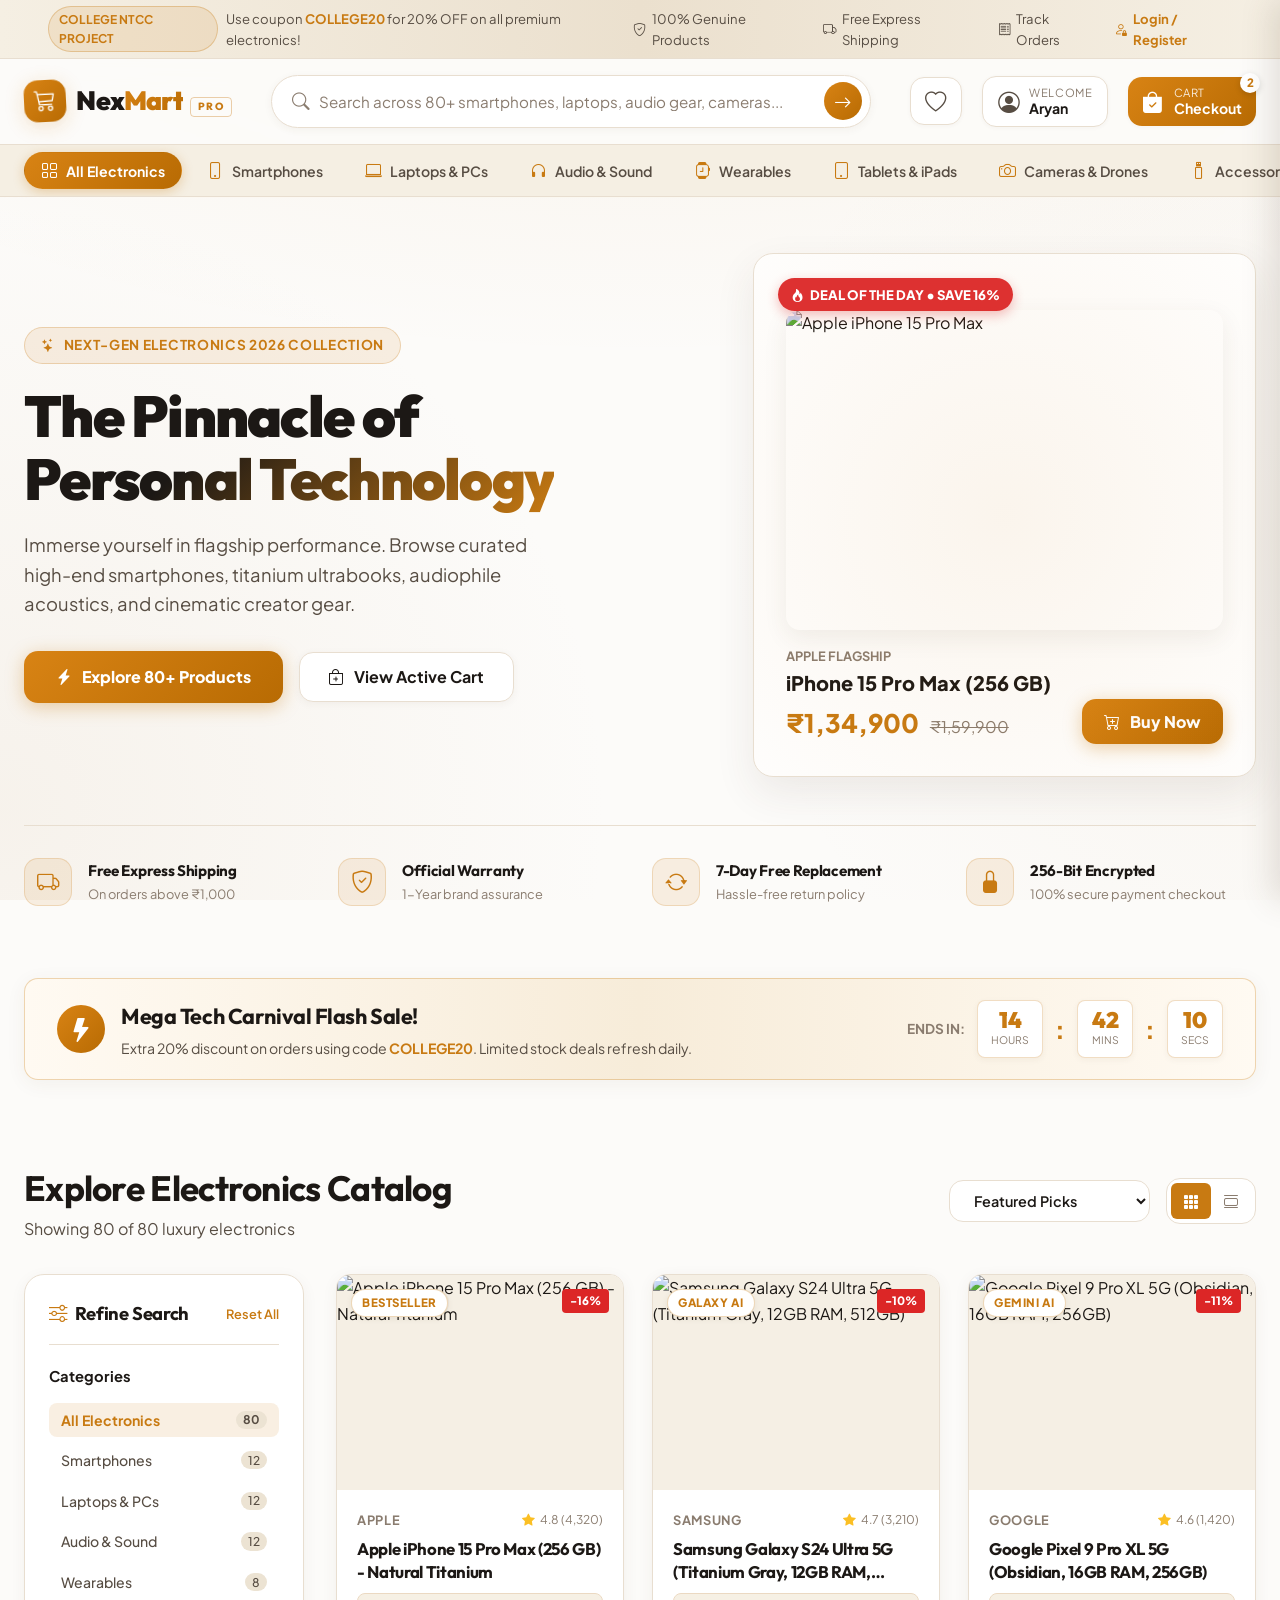
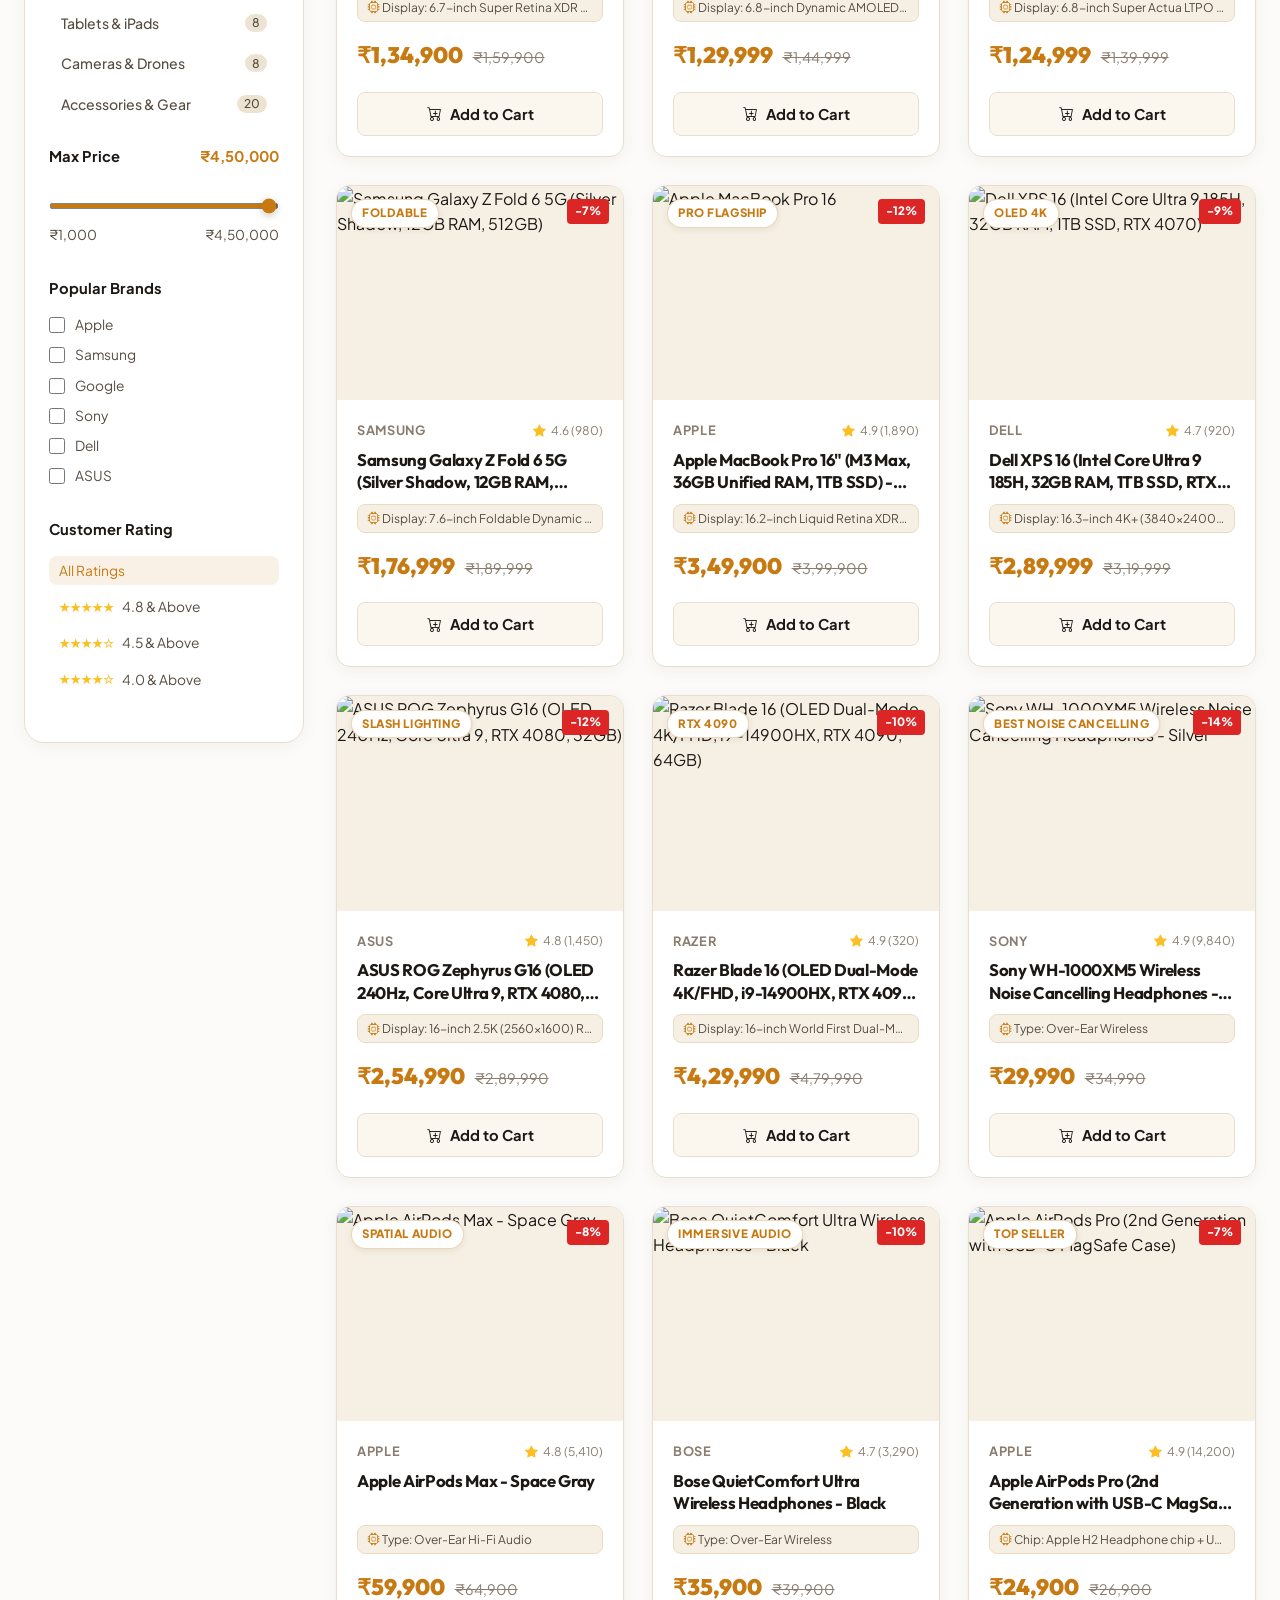
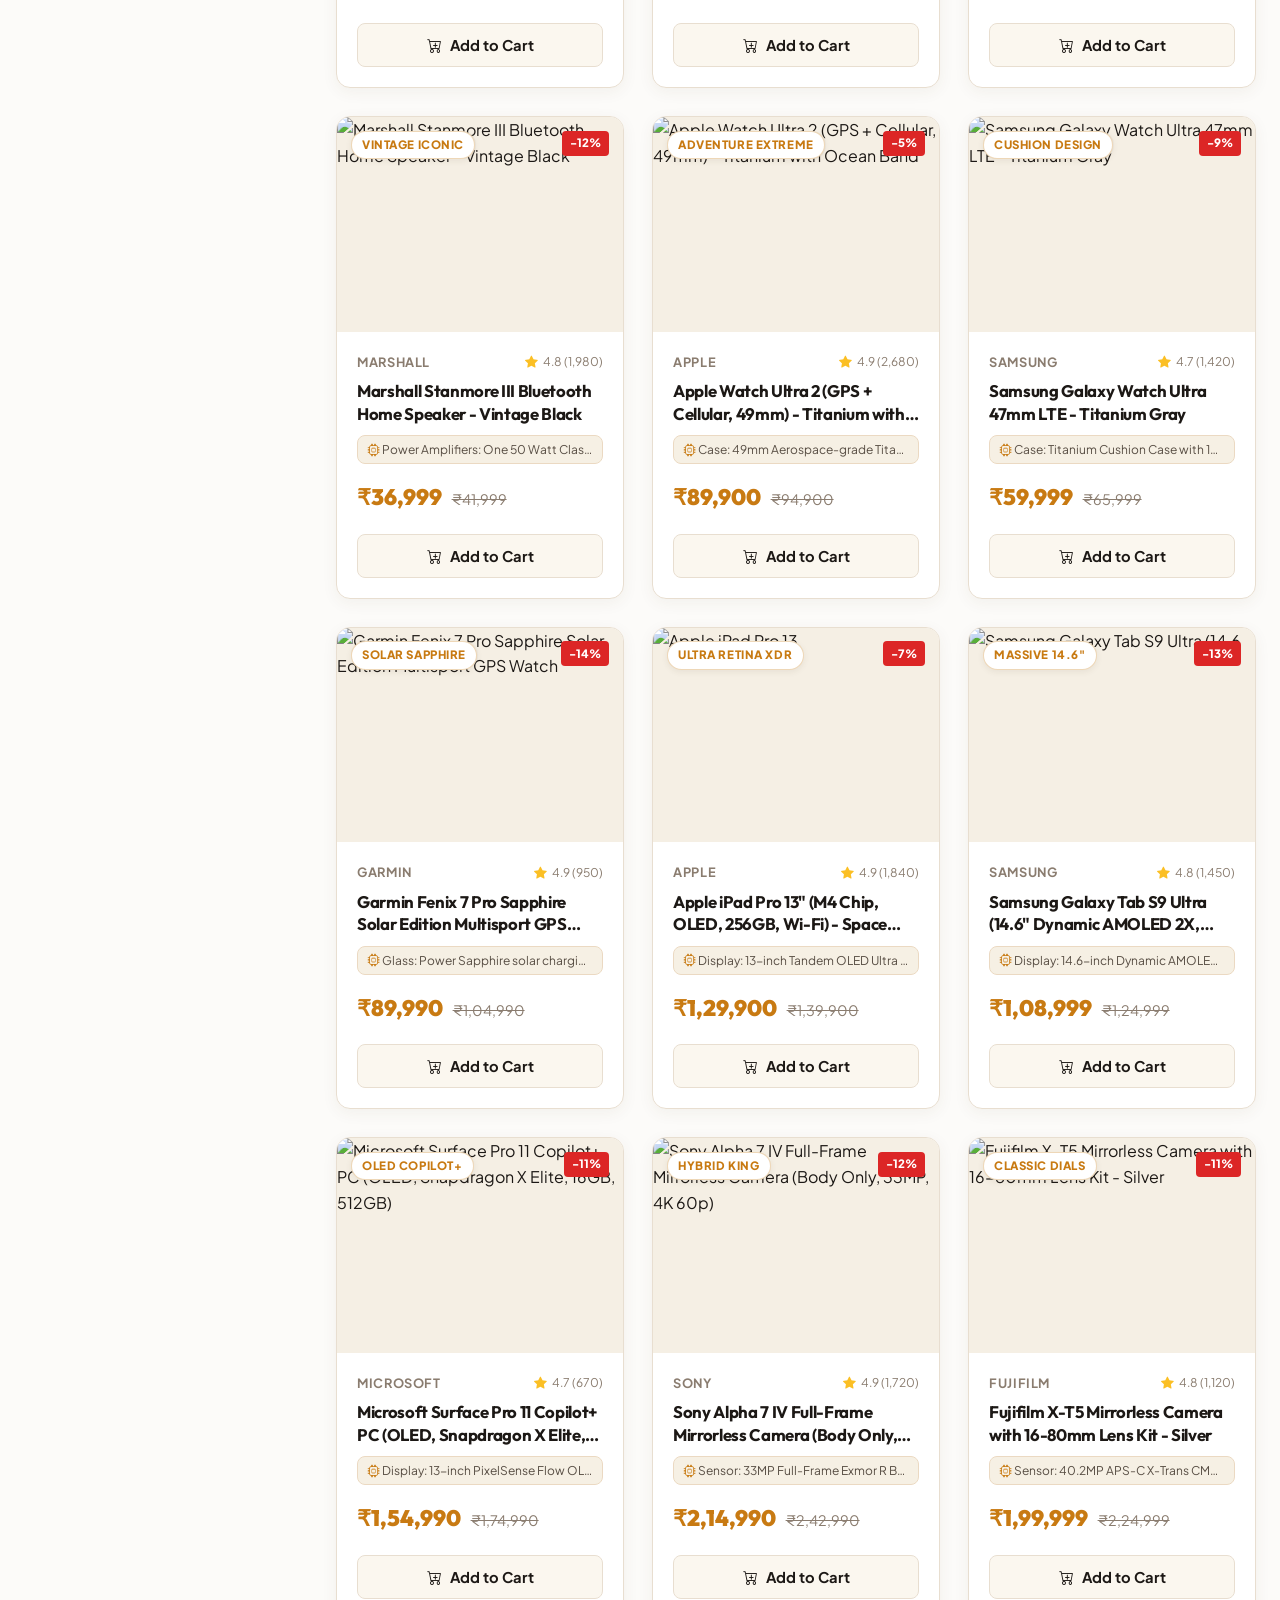
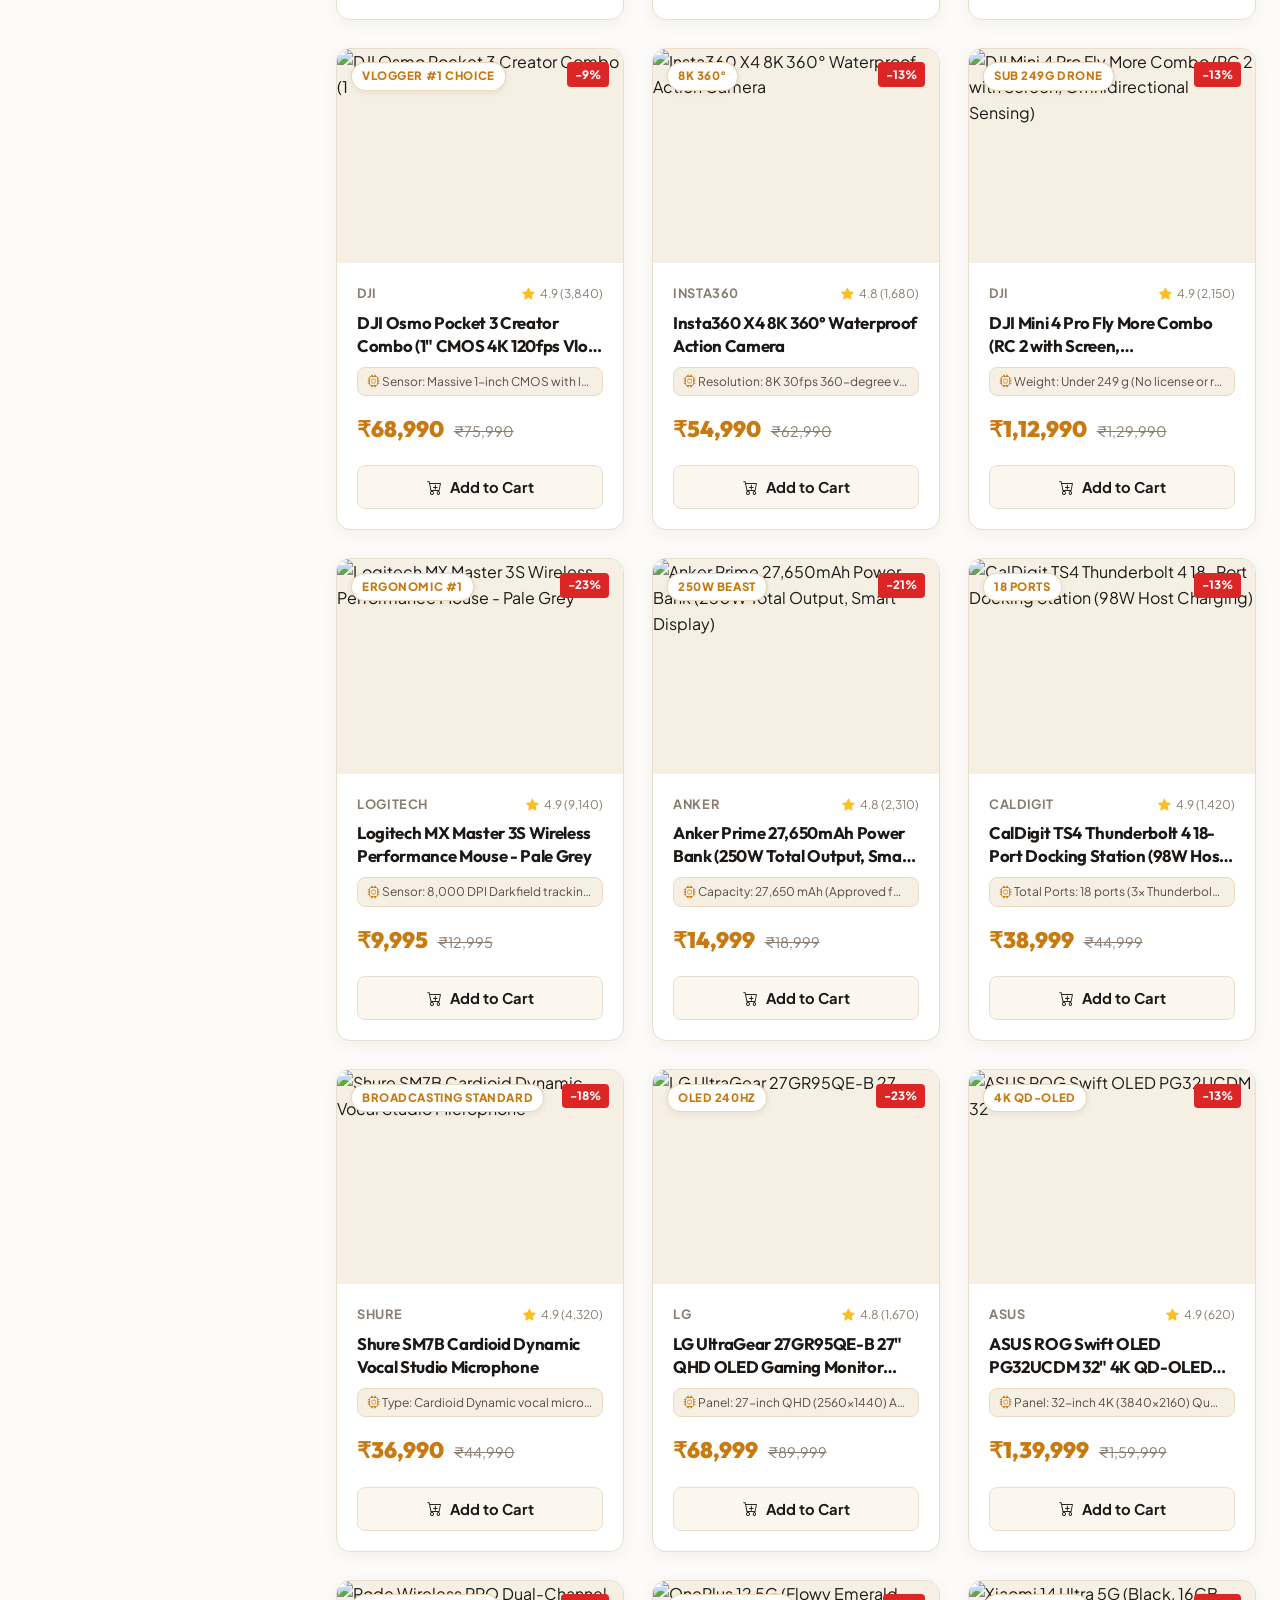
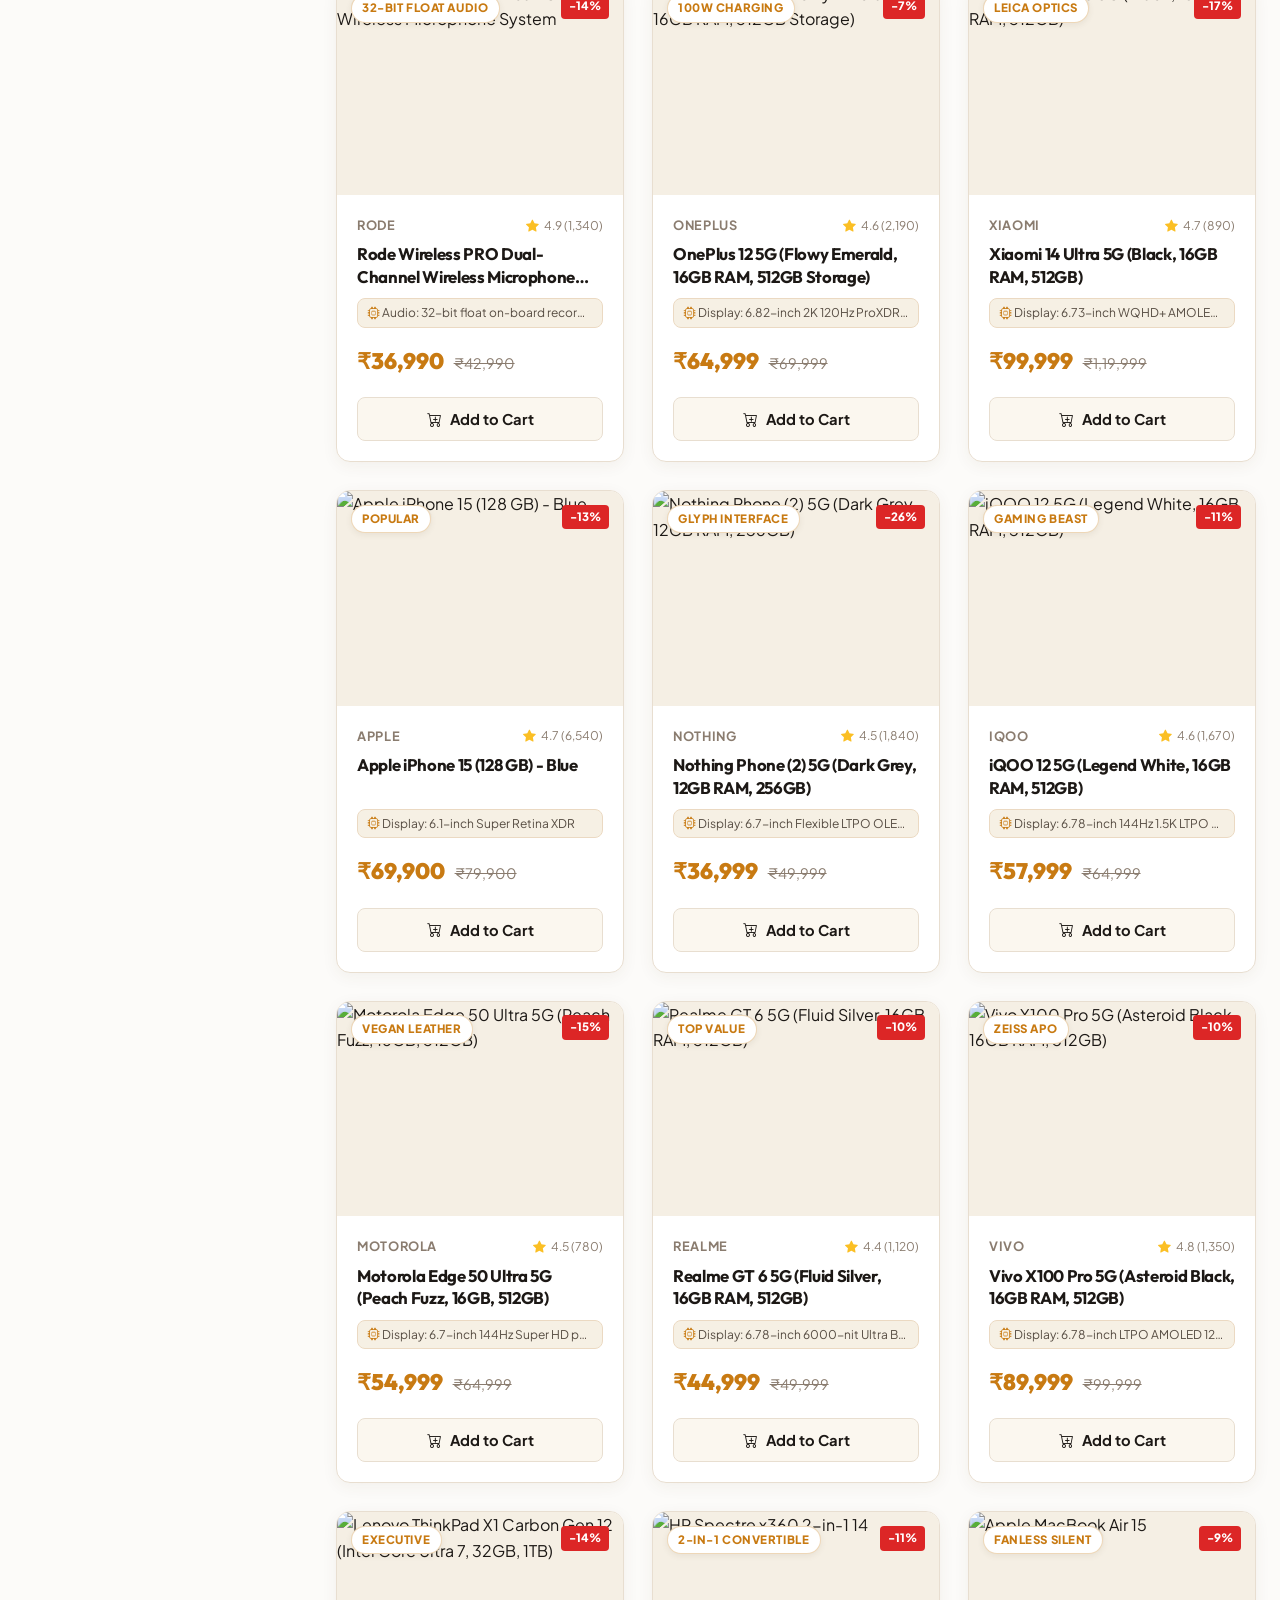
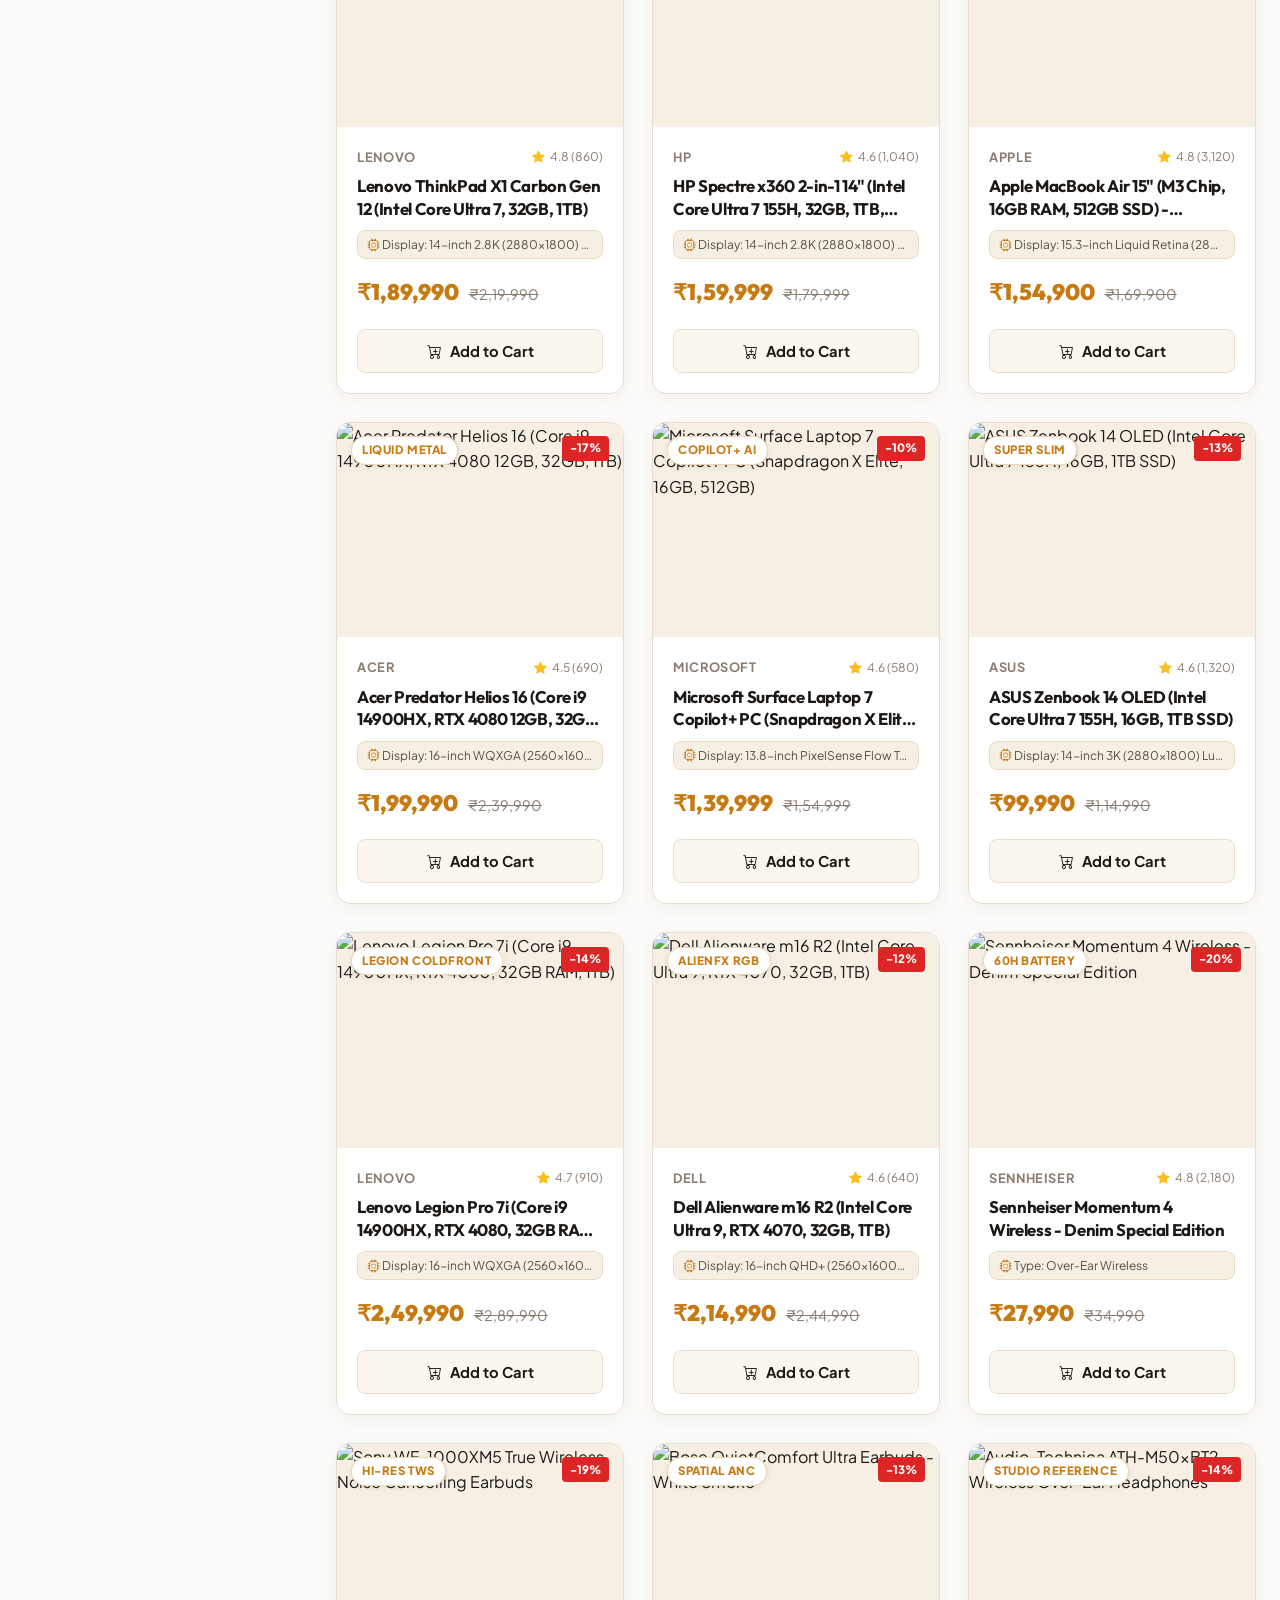
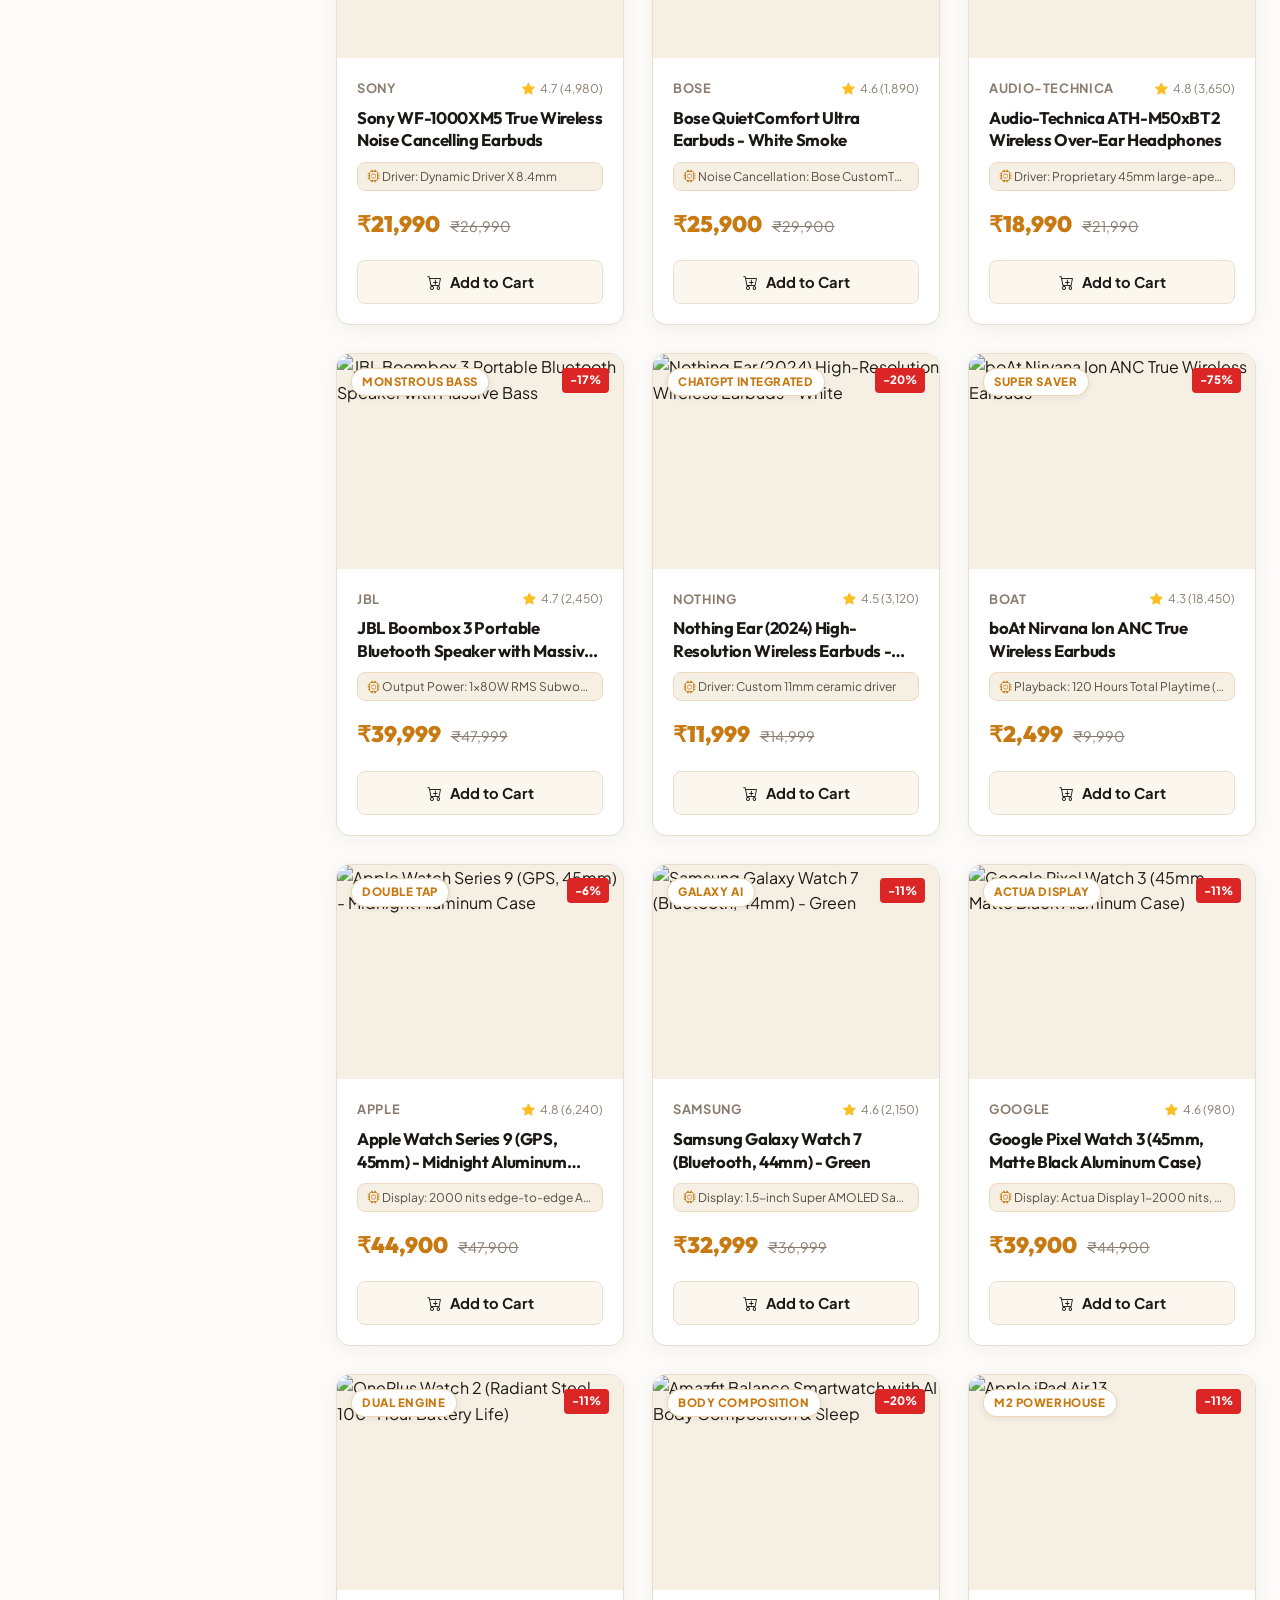
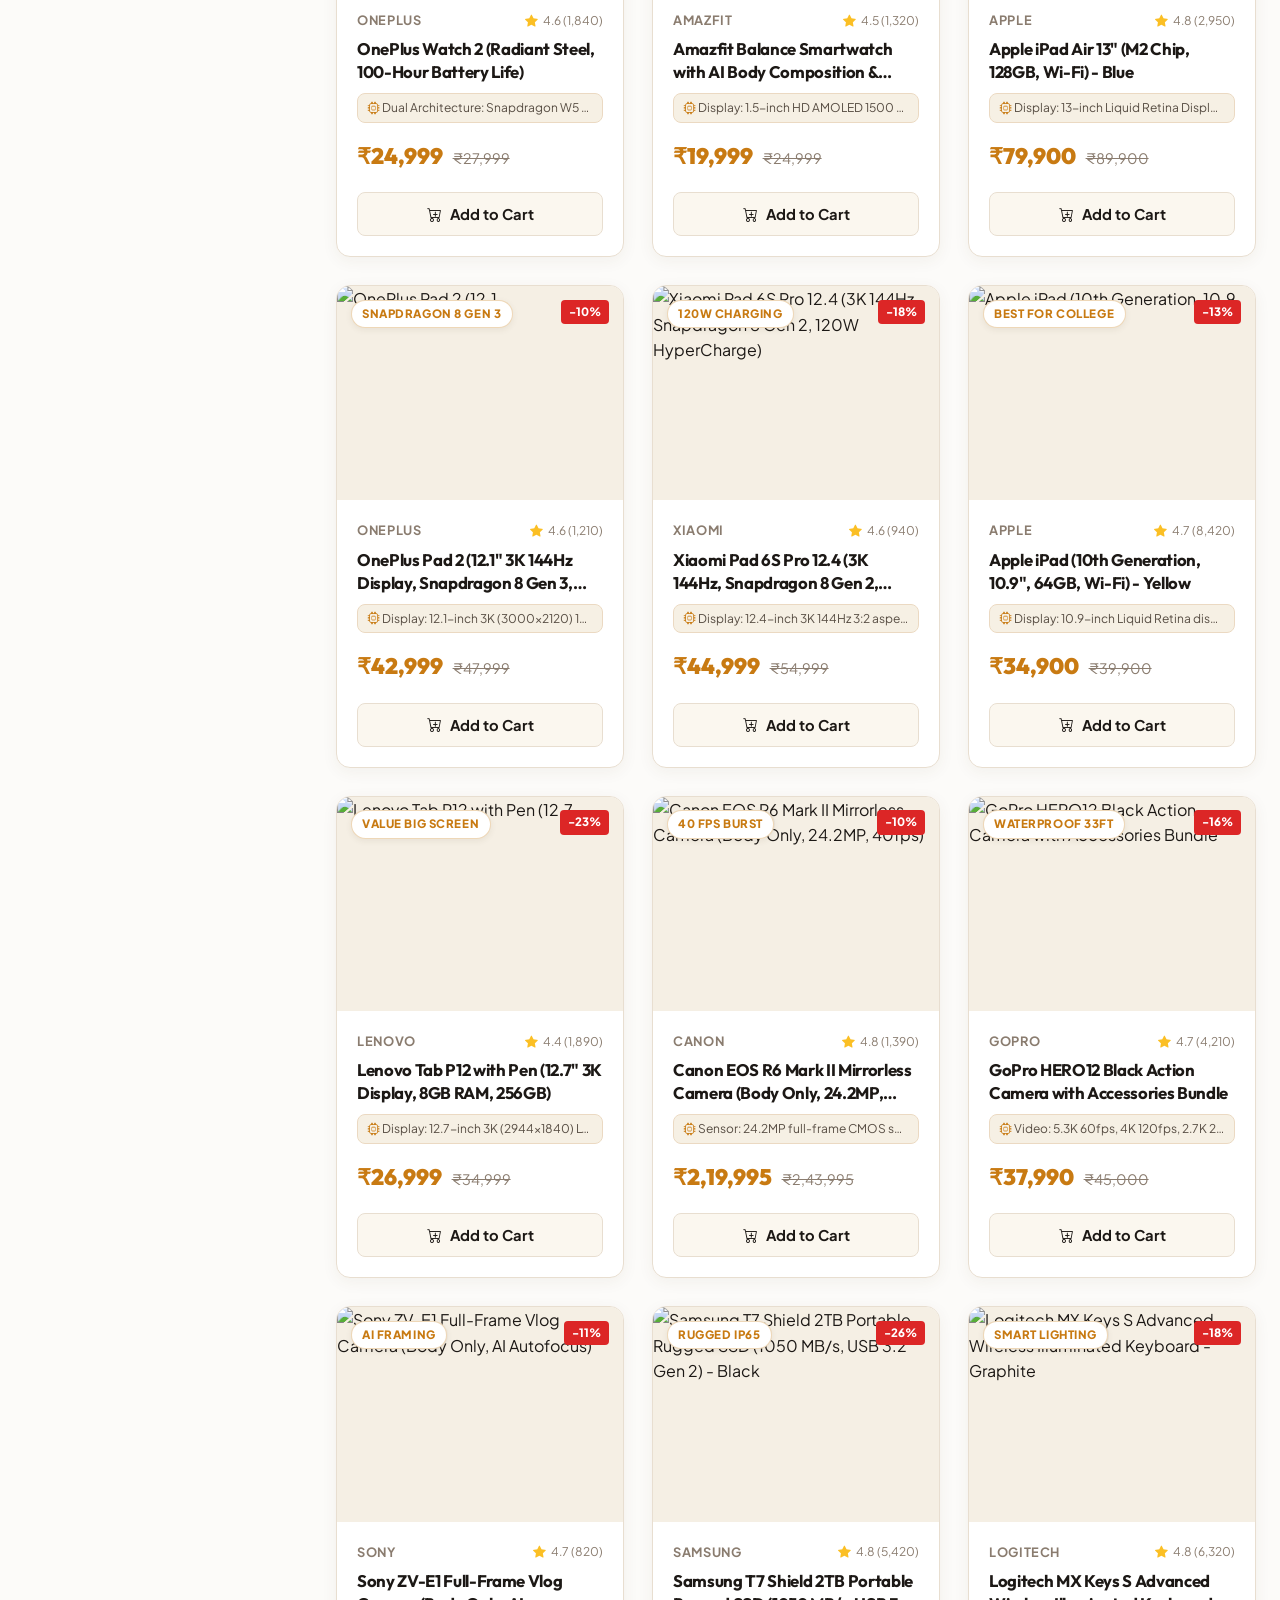
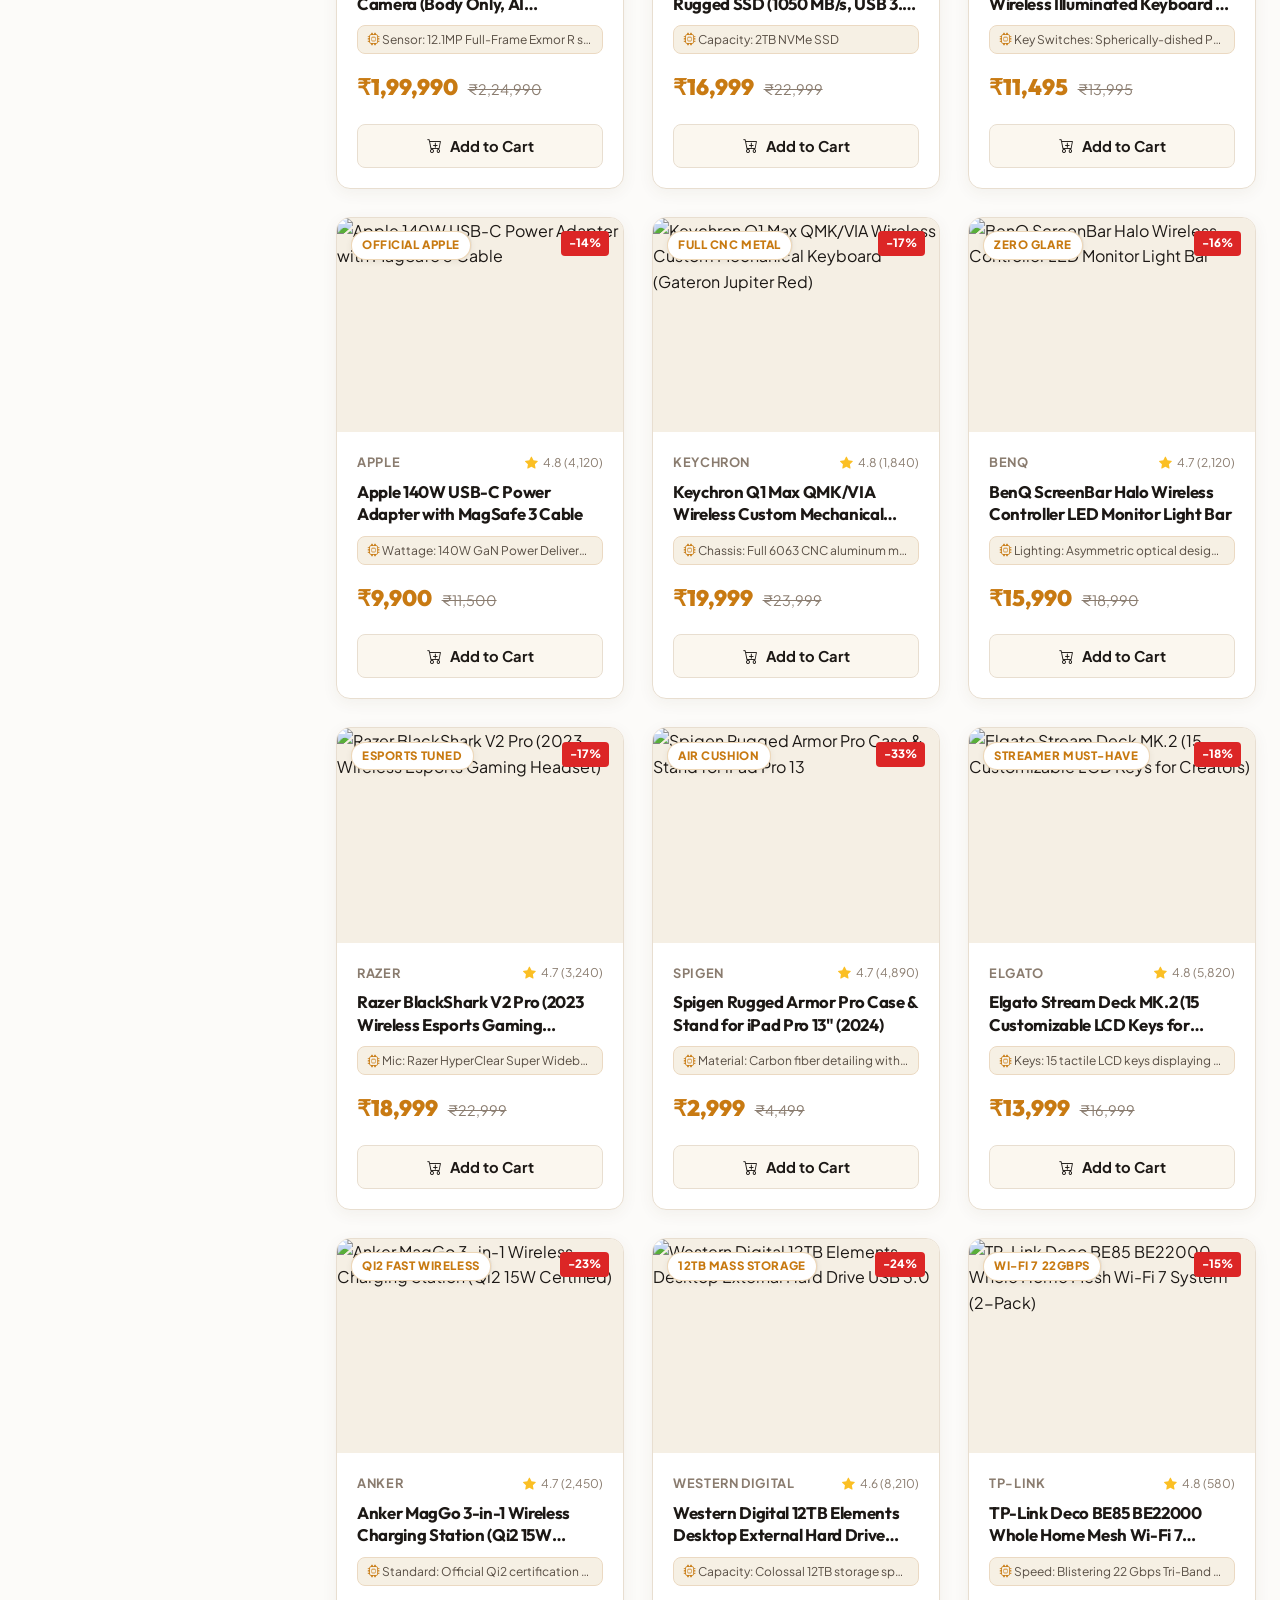
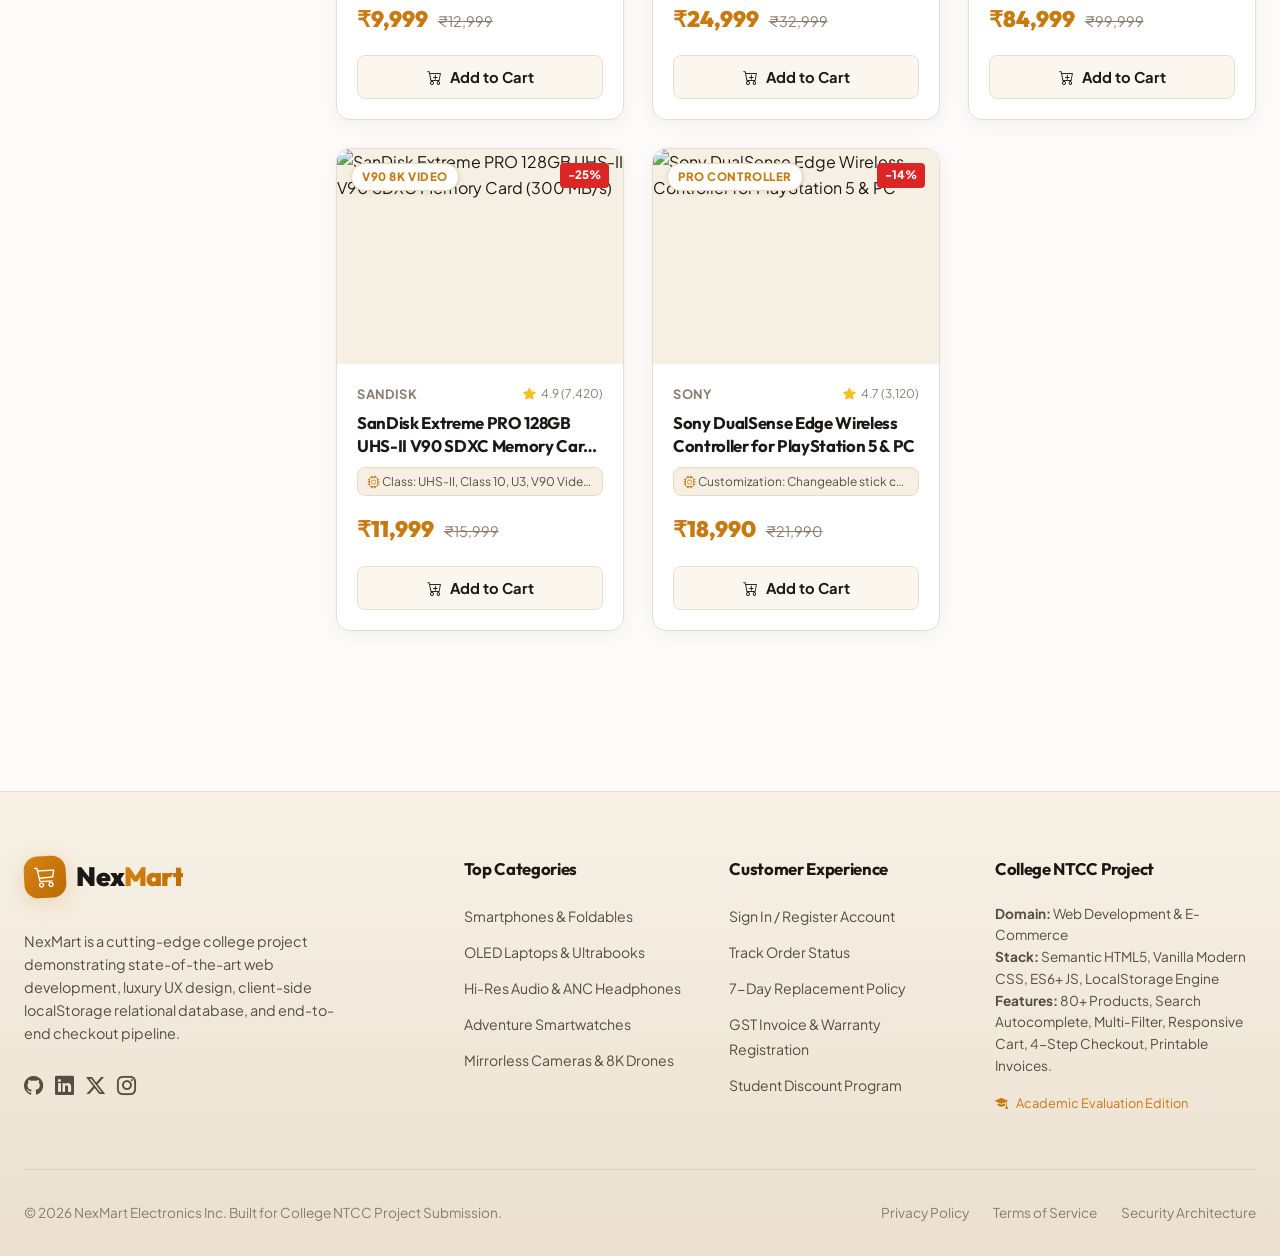
==== index.html @ 2f0f382e "Initial commit: NexMart E-Commerce Platform" ====
<!DOCTYPE html>
<html lang="en">
<head>
  <meta charset="UTF-8">
  <meta name="viewport" content="width=device-width, initial-scale=1.0">
  <meta name="description" content="NexMart - Premium Luxury Electronics Online Shopping Cart. Explore over 80+ smartphones, laptops, audio systems, smartwatches, tablets, cameras, and accessories with instant checkout and live tracking.">
  <title>NexMart | Luxury Electronics & Online Shopping Cart</title>

  <!-- Google Fonts -->
  <link rel="preconnect" href="https://fonts.googleapis.com">
  <link rel="preconnect" href="https://fonts.gstatic.com" crossorigin>
  <link href="https://fonts.googleapis.com/css2?family=Outfit:wght@400;500;600;700;800;900&family=Plus+Jakarta+Sans:wght@300;400;500;600;700;800&display=swap" rel="stylesheet">

  <!-- Bootstrap Icons CDN -->
  <link rel="stylesheet" href="https://cdn.jsdelivr.net/npm/bootstrap-icons@1.11.3/font/bootstrap-icons.min.css">

  <!-- Main Stylesheet -->
  <link rel="stylesheet" href="css/style.css?v=7">
</head>
<body>

  <!-- Top Announcement Bar -->
  <div class="top-bar">
    <div class="container top-bar-content">
      <div style="display:flex;align-items:center;">
        <span class="announcement-badge">COLLEGE NTCC PROJECT</span>
        <span>Use coupon <strong class="text-gold">COLLEGE20</strong> for 20% OFF on all premium electronics!</span>
      </div>
      <div class="top-links">
        <a href="#catalog" class="top-link"><i class="bi bi-shield-check"></i> 100% Genuine Products</a>
        <a href="#catalog" class="top-link"><i class="bi bi-truck"></i> Free Express Shipping</a>
        <a href="javascript:void(0)" id="header-orders-link" class="top-link" onclick="if(window.openOrdersModal){window.openOrdersModal();}"><i class="bi bi-receipt"></i> Track Orders</a>
        <a href="login.html" class="top-link" style="color:var(--accent-gold);font-weight:700;"><i class="bi bi-person-lock"></i> Login / Register</a>
      </div>
    </div>
  </div>

  <!-- Main Header -->
  <header class="site-header">
    <div class="container">
      <div class="nav-main">
        <!-- Brand Logo -->
        <a href="index.html" class="brand-logo">
          <div class="logo-icon-box">
            <i class="bi bi-cart3"></i>
          </div>
          <div>
            Nex<span class="brand-highlight">Mart</span>
            <span class="brand-tag">PRO</span>
          </div>
        </a>

        <!-- Global Search Bar -->
        <div class="header-search">
          <div class="search-wrapper">
            <i class="bi bi-search text-muted" style="margin-right:0.6rem;font-size:1.1rem;"></i>
            <input type="text" id="global-search-input" class="search-input" placeholder="Search across 80+ smartphones, laptops, audio gear, cameras..." autocomplete="off">
            <button class="search-btn" title="Search catalog">
              <i class="bi bi-arrow-right"></i>
            </button>
          </div>
          <!-- Live Search Autocomplete Dropdown -->
          <div id="search-dropdown" class="search-results-dropdown"></div>
        </div>

        <!-- Header Actions -->
        <div class="header-actions">
          <!-- Wishlist -->
          <button id="header-wishlist-btn" class="action-btn" title="View Wishlist">
            <i class="bi bi-heart action-icon"></i>
            <span id="header-wishlist-badge" class="badge-counter" style="display:none;">0</span>
            <div class="action-label-box" style="display:none;@media(min-width:1024px){display:flex;}">
              <span class="action-sub">Saved</span>
              <span class="action-main">Wishlist</span>
            </div>
          </button>

          <!-- User Account -->
          <button id="header-user-btn" class="action-btn" title="Account Details">
            <i class="bi bi-person-circle action-icon"></i>
            <div class="action-label-box">
              <span class="action-sub">Welcome</span>
              <span id="header-user-name" class="action-main">Sign In</span>
            </div>
          </button>

          <!-- Cart Drawer Button -->
          <button id="header-cart-btn" class="action-btn" style="background:var(--gradient-gold);color:#ffffff;border:none;" title="Shopping Cart">
            <i class="bi bi-bag-check-fill action-icon" style="color:#ffffff;"></i>
            <span id="header-cart-badge" class="badge-counter" style="background:#ffffff;color:var(--accent-gold);box-shadow:0 2px 6px rgba(0,0,0,0.15);">0</span>
            <div class="action-label-box">
              <span class="action-sub" style="color:rgba(255,255,255,0.85);">Cart</span>
              <span class="action-main" style="color:#ffffff;">Checkout</span>
            </div>
          </button>
        </div>
      </div>
    </div>

    <!-- Secondary Categories Navigation Bar -->
    <nav class="category-nav-bar">
      <div class="container">
        <ul id="category-nav-list" class="category-nav-list">
          <!-- Populated dynamically by app.js -->
        </ul>
      </div>
    </nav>
  </header>

  <!-- Hero Section -->
  <section class="hero-section">
    <div class="container">
      <div class="hero-grid">
        <!-- Hero Left Info -->
        <div class="hero-content">
          <div class="hero-tag">
            <i class="bi bi-stars"></i> Next-Gen Electronics 2026 Collection
          </div>
          <h1 class="hero-title">
            The Pinnacle of <br>
            <span class="gradient-text">Personal Technology</span>
          </h1>
          <p class="hero-subtitle">
            Immerse yourself in flagship performance. Browse curated high-end smartphones, titanium ultrabooks, audiophile acoustics, and cinematic creator gear.
          </p>
          <div class="hero-cta-group">
            <a href="#catalog" class="btn-primary">
              <i class="bi bi-lightning-charge-fill"></i> Explore 80+ Products
            </a>
            <button id="hero-btn-demo-cart" class="btn-secondary" onclick="if(window.openCartDrawer){window.openCartDrawer();}else{document.getElementById('header-cart-btn').click();}">
              <i class="bi bi-bag-plus"></i> View Active Cart
            </button>
          </div>
        </div>

        <!-- Hero Right Visual Showcase -->
        <div class="hero-visual">
          <div class="hero-showcase-card">
            <div class="hero-deal-badge">
              <i class="bi bi-fire"></i> DEAL OF THE DAY &bull; SAVE 16%
            </div>
            <img src="https://images.unsplash.com/photo-1695048133142-1a20484d2569?w=800&q=80" alt="Apple iPhone 15 Pro Max" class="hero-featured-image">
            <div class="hero-deal-footer">
              <div>
                <div class="text-muted" style="font-size:0.8rem;text-transform:uppercase;font-weight:700;">Apple Flagship</div>
                <div class="hero-deal-title">iPhone 15 Pro Max (256 GB)</div>
                <div>
                  <span class="hero-deal-price">₹1,34,900</span>
                  <span class="hero-deal-old-price">₹1,59,900</span>
                </div>
              </div>
              <button class="btn-primary" onclick="Store.addToCart(1, 1); Store.showToast('Added to Cart', 'iPhone 15 Pro Max added!', 'success');" style="padding:0.75rem 1.4rem;">
                <i class="bi bi-cart-plus"></i> Buy Now
              </button>
            </div>
          </div>
        </div>
      </div>

      <!-- Trust Perks Bar -->
      <div class="hero-perks">
        <div class="perk-item">
          <div class="perk-icon-wrap"><i class="bi bi-truck"></i></div>
          <div class="perk-info">
            <h4>Free Express Shipping</h4>
            <p>On orders above ₹1,000</p>
          </div>
        </div>
        <div class="perk-item">
          <div class="perk-icon-wrap"><i class="bi bi-shield-check"></i></div>
          <div class="perk-info">
            <h4>Official Warranty</h4>
            <p>1-Year brand assurance</p>
          </div>
        </div>
        <div class="perk-item">
          <div class="perk-icon-wrap"><i class="bi bi-arrow-repeat"></i></div>
          <div class="perk-info">
            <h4>7-Day Free Replacement</h4>
            <p>Hassle-free return policy</p>
          </div>
        </div>
        <div class="perk-item">
          <div class="perk-icon-wrap"><i class="bi bi-lock-fill"></i></div>
          <div class="perk-info">
            <h4>256-Bit Encrypted</h4>
            <p>100% secure payment checkout</p>
          </div>
        </div>
      </div>
    </div>
  </section>

  <!-- Flash Sale Strip with Live Countdown Timer -->
  <div class="container">
    <div class="flash-sale-strip">
      <div class="flash-title-wrap">
        <div class="flash-icon"><i class="bi bi-lightning-fill"></i></div>
        <div>
          <h3 style="font-size:1.35rem;margin-bottom:0.2rem;">Mega Tech Carnival Flash Sale!</h3>
          <p style="color:var(--text-secondary);font-size:0.88rem;">
            Extra 20% discount on orders using code <strong class="text-gold">COLLEGE20</strong>. Limited stock deals refresh daily.
          </p>
        </div>
      </div>

      <div class="flash-timer">
        <span style="font-size:0.85rem;color:var(--text-muted);text-transform:uppercase;font-weight:700;">Ends In:</span>
        <div class="timer-box">
          <div id="flash-hrs" class="timer-val">14</div>
          <div class="timer-lbl">Hours</div>
        </div>
        <span style="font-size:1.5rem;font-weight:900;color:var(--accent-gold);">:</span>
        <div class="timer-box">
          <div id="flash-mins" class="timer-val">42</div>
          <div class="timer-lbl">Mins</div>
        </div>
        <span style="font-size:1.5rem;font-weight:900;color:var(--accent-gold);">:</span>
        <div class="timer-box">
          <div id="flash-secs" class="timer-val">18</div>
          <div class="timer-lbl">Secs</div>
        </div>
      </div>
    </div>
  </div>

  <!-- Main Catalog Section -->
  <main id="catalog" class="catalog-section">
    <div class="container">
      <!-- Section Header -->
      <div class="catalog-header">
        <div class="catalog-title-box">
          <h2>Explore Electronics Catalog</h2>
          <p id="products-count">Showing 80 of 80 luxury electronics</p>
        </div>

        <div class="catalog-controls">
          <select id="sort-products-select" class="sort-select" title="Sort Products">
            <option value="featured">Featured Picks</option>
            <option value="price-low">Price: Low to High</option>
            <option value="price-high">Price: High to Low</option>
            <option value="rating">Highest Rated</option>
            <option value="discount">Biggest Discount %</option>
            <option value="name">Product Name (A-Z)</option>
          </select>

          <div class="view-toggle-group">
            <button id="btn-view-grid" class="view-btn active" title="Grid View">
              <i class="bi bi-grid-3x3-gap-fill"></i>
            </button>
            <button id="btn-view-list" class="view-btn" title="List View">
              <i class="bi bi-view-list"></i>
            </button>
          </div>
        </div>
      </div>

      <!-- Catalog Layout (Sidebar Filters + Products Grid) -->
      <div class="catalog-layout">
        <!-- Filter Sidebar -->
        <aside class="filter-sidebar">
          <div class="filter-header">
            <h3><i class="bi bi-sliders text-gold"></i> Refine Search</h3>
            <button id="btn-reset-filters" class="reset-filter-btn">Reset All</button>
          </div>

          <!-- Category Filter -->
          <div class="filter-group">
            <div class="filter-group-title">
              <span>Categories</span>
            </div>
            <ul id="sidebar-category-list" class="filter-category-list">
              <!-- Rendered by app.js -->
            </ul>
          </div>

          <!-- Max Price Range Filter -->
          <div class="filter-group">
            <div class="filter-group-title">
              <span>Max Price</span>
              <span id="max-price-display" class="text-gold font-bold">₹4,50,000</span>
            </div>
            <div class="price-slider-wrap">
              <input type="range" id="price-range-slider" class="price-slider" min="1000" max="450000" step="5000" value="450000">
              <div class="price-values-box">
                <span>₹1,000</span>
                <span>₹4,50,000</span>
              </div>
            </div>
          </div>

          <!-- Brands Filter -->
          <div class="filter-group">
            <div class="filter-group-title">
              <span>Popular Brands</span>
            </div>
            <div id="sidebar-brand-list" class="brands-checkbox-list">
              <!-- Rendered by app.js -->
            </div>
          </div>

          <!-- Minimum Rating Filter -->
          <div class="filter-group">
            <div class="filter-group-title">
              <span>Customer Rating</span>
            </div>
            <div id="sidebar-rating-list" class="rating-filter-list">
              <button class="rating-filter-btn active" data-rating="0">
                <span>All Ratings</span>
              </button>
              <button class="rating-filter-btn" data-rating="4.8">
                <span class="rating-stars">★★★★★</span>
                <span>4.8 & Above</span>
              </button>
              <button class="rating-filter-btn" data-rating="4.5">
                <span class="rating-stars">★★★★☆</span>
                <span>4.5 & Above</span>
              </button>
              <button class="rating-filter-btn" data-rating="4.0">
                <span class="rating-stars">★★★★☆</span>
                <span>4.0 & Above</span>
              </button>
            </div>
          </div>
        </aside>

        <!-- Products Grid Container -->
        <section>
          <div id="products-grid" class="product-grid">
            <!-- Dynamically populated by app.js -->
          </div>
        </section>
      </div>
    </div>
  </main>

  <!-- ================= Cart Drawer (Off-Canvas) ================= -->
  <div id="drawer-backdrop" class="drawer-backdrop"></div>
  <div id="cart-drawer" class="cart-drawer">
    <div class="drawer-header">
      <div class="drawer-title">
        <i class="bi bi-bag-check text-gold"></i>
        <span>Shopping Cart</span>
      </div>
      <button id="btn-close-cart" class="btn-drawer-close" title="Close Cart">
        <i class="bi bi-x"></i>
      </button>
    </div>

    <!-- Free Shipping Progress Tracker -->
    <div class="free-shipping-meter">
      <div id="shipping-progress-text" class="meter-text">
        <span>Add ₹450 more for FREE Express Shipping</span>
        <span>65%</span>
      </div>
      <div class="progress-track">
        <div id="shipping-progress-bar" class="progress-bar-fill" style="width: 65%;"></div>
      </div>
    </div>

    <!-- Cart Items Scroll Area -->
    <div id="cart-items-container" class="drawer-body">
      <!-- Populated dynamically by Store & App -->
    </div>

    <!-- Coupon Input Strip -->
    <div class="drawer-coupon-box">
      <div class="coupon-input-group">
        <input type="text" id="coupon-code-input" class="coupon-input" placeholder="PROMO CODE (e.g. COLLEGE20)">
        <button id="btn-apply-coupon" class="btn-apply-coupon">Apply</button>
      </div>
      <div id="applied-coupon-box"></div>
    </div>

    <!-- Order Summary & Checkout CTA -->
    <div class="drawer-footer">
      <div class="summary-line">
        <span>MRP Subtotal:</span>
        <span id="cart-subtotal">₹0</span>
      </div>
      <div class="summary-line" style="color:var(--accent-green);">
        <span>Catalog Savings:</span>
        <span id="cart-savings">-₹0</span>
      </div>
      <div id="cart-discount-row" class="summary-line" style="color:var(--accent-gold);display:none;">
        <span>Promo Coupon:</span>
        <span id="cart-discount">-₹0</span>
      </div>
      <div class="summary-line">
        <span>Shipping Charges:</span>
        <span id="cart-shipping">FREE</span>
      </div>
      <div class="summary-line total-line">
        <span>Total Payable:</span>
        <span id="cart-total">₹0</span>
      </div>

      <button id="btn-start-checkout" class="btn-checkout-now">
        <i class="bi bi-shield-lock-fill"></i> Proceed to Checkout
      </button>
    </div>
  </div>

  <!-- ================= Quick View Modal ================= -->
  <div id="quick-view-modal" class="modal-overlay">
    <div class="modal-container">
      <button class="btn-modal-close" title="Close"><i class="bi bi-x"></i></button>
      <div id="quick-view-content">
        <!-- Rendered dynamically -->
      </div>
    </div>
  </div>

  <!-- ================= 4-Step Interactive Checkout Modal ================= -->
  <div id="checkout-modal" class="modal-overlay">
    <div class="modal-container checkout-modal-container">
      <button class="btn-modal-close" title="Close"><i class="bi bi-x"></i></button>
      
      <!-- Stepper Navigation -->
      <div class="stepper-header">
        <div class="step-node active" data-step="1">
          <div class="step-circle">1</div>
          <div class="step-label">Shipping</div>
        </div>
        <div class="step-node" data-step="2">
          <div class="step-circle">2</div>
          <div class="step-label">Delivery</div>
        </div>
        <div class="step-node" data-step="3">
          <div class="step-circle">3</div>
          <div class="step-label">Payment</div>
        </div>
        <div class="step-node" data-step="4">
          <div class="step-circle">4</div>
          <div class="step-label">Confirmation</div>
        </div>
      </div>

      <!-- Checkout Step Panels Grid -->
      <div class="checkout-grid">
        <!-- Left Side: Interactive Step Forms -->
        <div class="checkout-form-area">
          
          <!-- STEP 1: Address & Contact Details -->
          <div class="checkout-step-panel" id="checkout-panel-1">
            <h3 style="margin-bottom:1.25rem;">Shipping & Contact Information</h3>
            
            <div class="form-group-row">
              <div class="form-field">
                <label for="checkout-name">Full Name *</label>
                <input type="text" id="checkout-name" class="form-control" placeholder="e.g. Aryan Sharma" required>
              </div>
              <div class="form-field">
                <label for="checkout-phone">Mobile Phone *</label>
                <input type="tel" id="checkout-phone" class="form-control" placeholder="+91 98765 43210" required>
              </div>
            </div>

            <div class="form-field">
              <label for="checkout-email">Email Address (For Tax Invoice) *</label>
              <input type="email" id="checkout-email" class="form-control" placeholder="name@domain.com" required>
            </div>

            <div class="form-field">
              <label for="checkout-address">Delivery Street Address *</label>
              <input type="text" id="checkout-address" class="form-control" placeholder="House/Flat No., Building, Street Name, Area" required>
            </div>

            <div class="form-group-row">
              <div class="form-field">
                <label for="checkout-city">City *</label>
                <input type="text" id="checkout-city" class="form-control" placeholder="e.g. New Delhi" required>
              </div>
              <div class="form-field">
                <label for="checkout-state">State *</label>
                <input type="text" id="checkout-state" class="form-control" placeholder="e.g. Delhi" required>
              </div>
            </div>

            <div class="form-field" style="max-width:240px;">
              <label for="checkout-pincode">PIN Code *</label>
              <input type="text" id="checkout-pincode" class="form-control" placeholder="e.g. 110025" maxlength="6" required>
            </div>
          </div>

          <!-- STEP 2: Delivery Speed Options -->
          <div class="checkout-step-panel" id="checkout-panel-2" style="display:none;">
            <h3 style="margin-bottom:0.5rem;">Choose Shipping Method</h3>
            <p class="text-secondary" style="font-size:0.88rem;margin-bottom:1.5rem;">Select your preferred transit speed for your luxury package.</p>

            <div class="shipping-options-list">
              <label class="shipping-card selected">
                <div style="display:flex;align-items:center;gap:1rem;">
                  <input type="radio" name="shipping_method" value="standard" checked style="accent-color:var(--accent-gold);">
                  <div>
                    <div style="font-weight:700;font-size:1rem;">Standard Express Delivery</div>
                    <div class="text-secondary" style="font-size:0.82rem;">Delivered within 2 to 3 Business Days via Air</div>
                  </div>
                </div>
                <div style="font-weight:800;color:var(--accent-green);">FREE</div>
              </label>

              <label class="shipping-card">
                <div style="display:flex;align-items:center;gap:1rem;">
                  <input type="radio" name="shipping_method" value="express" style="accent-color:var(--accent-gold);">
                  <div>
                    <div style="font-weight:700;font-size:1rem;">Priority Next-Day Air Flight</div>
                    <div class="text-secondary" style="font-size:0.82rem;">Guaranteed Delivery by Tomorrow 8:00 PM</div>
                  </div>
                </div>
                <div style="font-weight:800;color:var(--accent-gold);">₹199</div>
              </label>

              <label class="shipping-card">
                <div style="display:flex;align-items:center;gap:1rem;">
                  <input type="radio" name="shipping_method" value="sameday" style="accent-color:var(--accent-gold);">
                  <div>
                    <div style="font-weight:700;font-size:1rem;">Ultra-Priority Same Day Courier</div>
                    <div class="text-secondary" style="font-size:0.82rem;">Direct van dispatched within 4 hours (Metro regions)</div>
                  </div>
                </div>
                <div style="font-weight:800;color:var(--accent-gold);">₹499</div>
              </label>
            </div>
          </div>

          <!-- STEP 3: Payment Gateway Simulation -->
          <div class="checkout-step-panel" id="checkout-panel-3" style="display:none;">
            <h3 style="margin-bottom:1rem;">Select Payment Method</h3>

            <!-- Payment Method Navigation Tabs -->
            <div class="payment-tabs">
              <button type="button" class="pay-tab-btn active" data-method="card">
                <i class="bi bi-credit-card-2-front"></i> Card
              </button>
              <button type="button" class="pay-tab-btn" data-method="upi">
                <i class="bi bi-qr-code-scan"></i> UPI / QR
              </button>
              <button type="button" class="pay-tab-btn" data-method="netbanking">
                <i class="bi bi-bank"></i> Net Banking
              </button>
              <button type="button" class="pay-tab-btn" data-method="cod">
                <i class="bi bi-cash-stack"></i> Cash on Delivery
              </button>
            </div>

            <!-- Tab 1: Interactive Live Credit Card Simulator -->
            <div id="pay-method-card" class="payment-method-content">
              <!-- Live 3D Visual Card -->
              <div class="credit-card-preview">
                <div class="card-top-row">
                  <div class="card-chip"></div>
                  <div style="font-size:1.4rem;font-weight:900;color:var(--accent-gold);letter-spacing:0.05em;">VISA</div>
                </div>
                <div id="display-card-number" class="card-number-display">•••• •••• •••• ••••</div>
                <div class="card-bottom-row">
                  <div>
                    <div class="card-sub-label">CARDHOLDER</div>
                    <div id="display-card-name" class="card-holder-name">YOUR NAME HERE</div>
                  </div>
                  <div>
                    <div class="card-sub-label">EXPIRES</div>
                    <div id="display-card-expiry" style="font-weight:700;">MM/YY</div>
                  </div>
                </div>
              </div>

              <!-- Inputs -->
              <div class="form-field">
                <label>Card Number</label>
                <input type="text" id="card-number-input" class="form-control" placeholder="4111 2222 3333 4444" maxlength="19">
              </div>
              <div class="form-field">
                <label>Cardholder Name</label>
                <input type="text" id="card-name-input" class="form-control" placeholder="Name as displayed on card">
              </div>
              <div class="form-group-row">
                <div class="form-field">
                  <label>Expiry Date</label>
                  <input type="text" id="card-expiry-input" class="form-control" placeholder="MM/YY" maxlength="5">
                </div>
                <div class="form-field">
                  <label>Security Code (CVV)</label>
                  <input type="password" id="card-cvv-input" class="form-control" placeholder="•••" maxlength="4">
                </div>
              </div>
            </div>

            <!-- Tab 2: UPI / QR Code -->
            <div id="pay-method-upi" class="payment-method-content" style="display:none;">
              <div class="upi-box">
                <h4 style="font-size:1.1rem;margin-bottom:0.25rem;">Scan & Pay via any UPI App</h4>
                <p class="text-secondary" style="font-size:0.85rem;">Google Pay &bull; PhonePe &bull; Paytm &bull; BHIM</p>
                <img src="https://api.qrserver.com/v1/create-qr-code/?size=180x180&data=upi://pay?pa=nexmart.store@icici&pn=NexMart%20Store&cu=INR" alt="UPI QR Code" class="qr-code-img">
                <div style="font-family:monospace;font-size:0.95rem;color:var(--accent-gold);margin-top:0.5rem;">
                  UPI ID: nexmart.store@icici
                </div>
                <div style="margin-top:1rem;color:var(--text-muted);font-size:0.8rem;">
                  <i class="bi bi-clock-history"></i> QR Code valid for next 10 minutes
                </div>
              </div>
            </div>

            <!-- Tab 3: Net Banking -->
            <div id="pay-method-netbanking" class="payment-method-content" style="display:none;">
              <p class="text-secondary" style="font-size:0.88rem;margin-bottom:1rem;">Select your banking partner to proceed with secure redirect gateway:</p>
              <div style="display:grid;grid-template-columns:1fr 1fr;gap:0.75rem;">
                <label class="shipping-card" style="padding:0.75rem;">
                  <input type="radio" name="bank" value="hdfc" checked style="accent-color:var(--accent-gold);">
                  <span style="font-weight:700;">HDFC Bank</span>
                </label>
                <label class="shipping-card" style="padding:0.75rem;">
                  <input type="radio" name="bank" value="icici" style="accent-color:var(--accent-gold);">
                  <span style="font-weight:700;">ICICI Bank</span>
                </label>
                <label class="shipping-card" style="padding:0.75rem;">
                  <input type="radio" name="bank" value="sbi" style="accent-color:var(--accent-gold);">
                  <span style="font-weight:700;">State Bank of India</span>
                </label>
                <label class="shipping-card" style="padding:0.75rem;">
                  <input type="radio" name="bank" value="axis" style="accent-color:var(--accent-gold);">
                  <span style="font-weight:700;">Axis Bank</span>
                </label>
              </div>
            </div>

            <!-- Tab 4: Cash on Delivery -->
            <div id="pay-method-cod" class="payment-method-content" style="display:none;">
              <div style="padding:1.5rem;background:var(--bg-card);border:1px solid var(--border-subtle);border-radius:var(--radius-md);text-align:center;">
                <i class="bi bi-cash-coin" style="font-size:2.5rem;color:var(--accent-gold);margin-bottom:0.75rem;display:inline-block;"></i>
                <h4>Pay with Cash or Card on Delivery</h4>
                <p class="text-secondary" style="font-size:0.85rem;margin:0.5rem 0 1rem;">
                  Our courier executive carries a mobile POS machine for UPI/Card tap or cash payments at your doorstep.
                </p>
                <div style="display:inline-block;padding:0.4rem 1rem;background:rgba(16,185,129,0.12);border-radius:var(--radius-full);color:var(--accent-green);font-size:0.8rem;font-weight:700;">
                  <i class="bi bi-check-circle"></i> OTP Verified Secure Delivery Enabled
                </div>
              </div>
            </div>
          </div>

          <!-- STEP 4: Success & Invoice Screen -->
          <div class="checkout-step-panel" id="checkout-panel-4" style="display:none;">
            <div class="order-success-card">
              <div class="success-check-icon">
                <i class="bi bi-check-lg"></i>
              </div>
              <h2 style="font-size:2rem;margin-bottom:0.5rem;">Payment Confirmed!</h2>
              <p class="text-secondary">Your order has been placed and booked into our automated fulfillment center.</p>

              <div class="order-id-badge" id="success-order-id">NEX-000000</div>

              <!-- Visual Live Delivery Tracker -->
              <div class="order-tracker-timeline">
                <div class="timeline-step active">
                  <div class="timeline-dot"><i class="bi bi-check2"></i></div>
                  <span style="font-size:0.75rem;font-weight:700;">Confirmed</span>
                </div>
                <div class="timeline-step active">
                  <div class="timeline-dot"><i class="bi bi-box-seam"></i></div>
                  <span style="font-size:0.75rem;font-weight:700;">Packed</span>
                </div>
                <div class="timeline-step">
                  <div class="timeline-dot"><i class="bi bi-airplane"></i></div>
                  <span style="font-size:0.75rem;font-weight:700;">Shipped</span>
                </div>
                <div class="timeline-step">
                  <div class="timeline-dot"><i class="bi bi-truck"></i></div>
                  <span style="font-size:0.75rem;font-weight:700;">Out for Delivery</span>
                </div>
                <div class="timeline-step">
                  <div class="timeline-dot"><i class="bi bi-house-door"></i></div>
                  <span style="font-size:0.75rem;font-weight:700;">Delivered</span>
                </div>
              </div>

              <!-- Order Summary Meta Box -->
              <div style="background:var(--bg-card);border:1px solid var(--border-subtle);border-radius:var(--radius-md);padding:1.25rem;text-align:left;font-size:0.88rem;margin:1.5rem 0;">
                <div style="display:flex;justify-content:space-between;margin-bottom:0.4rem;">
                  <span class="text-muted">Estimated Delivery:</span>
                  <strong id="success-delivery-date" class="text-gold">Wed, Oct 21</strong>
                </div>
                <div style="display:flex;justify-content:space-between;margin-bottom:0.4rem;">
                  <span class="text-muted">Tracking Airway Bill:</span>
                  <span id="success-tracking-no" style="font-family:monospace;">TRK98234129</span>
                </div>
                <div style="display:flex;justify-content:space-between;margin-bottom:0.4rem;">
                  <span class="text-muted">Total Paid:</span>
                  <strong id="success-total-paid">₹0</strong>
                </div>
                <div style="display:flex;justify-content:space-between;">
                  <span class="text-muted">Deliver To:</span>
                  <span id="success-address-text" style="max-width:280px;text-align:right;">Aryan Sharma, Boys Hostel 4</span>
                </div>
              </div>

              <!-- Action CTAs -->
              <div style="display:flex;gap:1rem;justify-content:center;flex-wrap:wrap;">
                <button id="btn-download-invoice" class="btn-primary">
                  <i class="bi bi-file-earmark-arrow-down"></i> Print / Download Tax Invoice
                </button>
                <button class="btn-secondary" onclick="document.getElementById('checkout-modal').classList.remove('active');document.body.style.overflow='';window.scrollTo({top:0,behavior:'smooth'});">
                  <i class="bi bi-bag"></i> Continue Shopping
                </button>
              </div>
            </div>
          </div>

          <!-- Checkout Stepper Navigation Buttons -->
          <div style="display:flex;justify-content:space-between;align-items:center;margin-top:2rem;padding-top:1.5rem;border-top:1px solid var(--border-subtle);">
            <button id="btn-back-step" class="btn-secondary" style="display:none;">
              <i class="bi bi-arrow-left"></i> Back
            </button>
            <button id="btn-proceed-step" class="btn-primary" style="margin-left:auto;">
              Continue to Shipping <i class="bi bi-arrow-right"></i>
            </button>
          </div>
        </div>

        <!-- Right Side: Order Summary Card -->
        <div class="checkout-summary-area" style="background:var(--bg-card);border:1px solid var(--border-subtle);border-radius:var(--radius-md);padding:1.75rem;height:fit-content;">
          <h4 style="margin-bottom:1rem;display:flex;align-items:center;gap:0.5rem;">
            <i class="bi bi-receipt text-gold"></i> Order Summary
          </h4>

          <div id="checkout-order-items" style="max-height:240px;overflow-y:auto;margin-bottom:1.25rem;">
            <!-- Rendered by app.js -->
          </div>

          <div style="border-top:1px solid var(--border-subtle);padding-top:1rem;font-size:0.9rem;">
            <div style="display:flex;justify-content:space-between;margin-bottom:0.5rem;color:var(--text-secondary);">
              <span>Items Subtotal:</span>
              <span id="checkout-subtotal">₹0</span>
            </div>
            <div style="display:flex;justify-content:space-between;margin-bottom:0.5rem;color:var(--text-secondary);">
              <span>Shipping Freight:</span>
              <span id="checkout-shipping">FREE</span>
            </div>
            <div style="display:flex;justify-content:space-between;margin-bottom:0.5rem;color:var(--accent-green);">
              <span>Promotional Discount:</span>
              <span id="checkout-discount">-₹0</span>
            </div>
            <div style="display:flex;justify-content:space-between;padding-top:0.75rem;border-top:1px solid var(--border-subtle);margin-top:0.75rem;font-size:1.2rem;font-weight:900;">
              <span>Grand Total:</span>
              <span id="checkout-grand-total" class="text-gold">₹0</span>
            </div>
          </div>
        </div>
      </div>
    </div>
  </div>

  <!-- ================= Authentication Modal (Login / Register) ================= -->
  <div id="auth-modal" class="modal-overlay">
    <div class="modal-container auth-modal-container">
      <button class="btn-modal-close" title="Close"><i class="bi bi-x"></i></button>

      <div class="auth-tabs">
        <button id="tab-login" class="auth-tab-btn active">Sign In</button>
        <button id="tab-register" class="auth-tab-btn">Create Account</button>
      </div>

      <!-- Demo Accounts 1-Click Login Strip -->
      <div class="demo-credentials-box">
        <strong><i class="bi bi-key-fill text-gold"></i> 1-Click College Demo Test Accounts:</strong><br>
        <div style="display:flex;gap:0.5rem;flex-wrap:wrap;margin-top:0.35rem;">
          <span class="demo-account-chip" data-email="student@college.edu" data-pass="student123">
            🎓 Aryan Sharma (Student)
          </span>
          <span class="demo-account-chip" data-email="pro@nexmart.com" data-pass="pro123">
            💎 Priya Patel (Pro Member)
          </span>
        </div>
      </div>

      <!-- Login Form -->
      <form id="login-form">
        <div class="form-field">
          <label for="login-email">Email Address</label>
          <input type="email" id="login-email" class="form-control" placeholder="student@college.edu" required>
        </div>
        <div class="form-field">
          <label for="login-password">Password</label>
          <input type="password" id="login-password" class="form-control" placeholder="••••••••" required>
        </div>
        <button type="submit" class="btn-primary" style="width:100%;margin-top:1rem;justify-content:center;">
          <i class="bi bi-box-arrow-in-right"></i> Sign In to NexMart
        </button>
      </form>

      <!-- Register Form -->
      <form id="register-form" style="display:none;">
        <div class="form-field">
          <label for="reg-name">Full Name</label>
          <input type="text" id="reg-name" class="form-control" placeholder="John Doe" required>
        </div>
        <div class="form-field">
          <label for="reg-email">Email Address</label>
          <input type="email" id="reg-email" class="form-control" placeholder="john@example.com" required>
        </div>
        <div class="form-field">
          <label for="reg-password">Create Password</label>
          <input type="password" id="reg-password" class="form-control" placeholder="At least 6 characters" minlength="6" required>
        </div>
        <div class="form-field">
          <label for="reg-phone">Phone Number</label>
          <input type="tel" id="reg-phone" class="form-control" placeholder="+91 99999 00000" required>
        </div>
        <div class="form-field">
          <label for="reg-address">Delivery Address</label>
          <input type="text" id="reg-address" class="form-control" placeholder="Room/Hostel, City, State" required>
        </div>
        <button type="submit" class="btn-primary" style="width:100%;margin-top:1rem;justify-content:center;">
          <i class="bi bi-person-plus-fill"></i> Register Account
        </button>
      </form>

      <div style="text-align:center;margin-top:1.25rem;padding-top:1rem;border-top:1px solid var(--border-subtle);font-size:0.85rem;">
        <span class="text-secondary">Prefer a dedicated full page? </span>
        <a href="login.html" style="color:var(--accent-gold);font-weight:700;">
          Open Login Page &rarr;
        </a>
      </div>
    </div>
  </div>

  <!-- ================= Past Orders Modal ================= -->
  <div id="orders-modal" class="modal-overlay">
    <div class="modal-container" style="max-width:750px;padding:2.5rem;">
      <button class="btn-modal-close" title="Close"><i class="bi bi-x"></i></button>
      <div style="display:flex;justify-content:space-between;align-items:center;margin-bottom:1.5rem;flex-wrap:wrap;gap:1rem;">
        <h3 style="display:flex;align-items:center;gap:0.6rem;margin:0;">
          <i class="bi bi-geo-alt-fill text-gold"></i> Live Order Tracking & Invoices
        </h3>
        <div style="position:relative;width:100%;max-width:320px;">
          <input type="text" id="order-search-input" class="form-control" placeholder="Search Order ID or AWB..." style="padding-left:2.5rem;padding-top:0.45rem;padding-bottom:0.45rem;font-size:0.85rem;">
          <i class="bi bi-search" style="position:absolute;left:0.85rem;top:50%;transform:translateY(-50%);color:var(--text-muted);font-size:0.85rem;"></i>
        </div>
      </div>
      <div id="orders-list-container">
        <!-- Rendered by app.js -->
      </div>
    </div>
  </div>

  <!-- Toast Notification Container -->
  <div class="toast-container"></div>

  <!-- ================= Footer ================= -->
  <footer class="site-footer">
    <div class="container">
      <div class="footer-grid">
        <!-- Col 1: Brand Info -->
        <div class="footer-brand">
          <a href="index.html" class="brand-logo" style="margin-bottom:1rem;display:inline-flex;">
            <div class="logo-icon-box"><i class="bi bi-cart3"></i></div>
            <div>Nex<span class="brand-highlight">Mart</span></div>
          </a>
          <p>
            NexMart is a cutting-edge college project demonstrating state-of-the-art web development, luxury UX design, client-side localStorage relational database, and end-to-end checkout pipeline.
          </p>
          <div style="display:flex;gap:0.75rem;font-size:1.2rem;color:var(--text-secondary);">
            <a href="javascript:void(0)" class="top-link"><i class="bi bi-github"></i></a>
            <a href="javascript:void(0)" class="top-link"><i class="bi bi-linkedin"></i></a>
            <a href="javascript:void(0)" class="top-link"><i class="bi bi-twitter-x"></i></a>
            <a href="javascript:void(0)" class="top-link"><i class="bi bi-instagram"></i></a>
          </div>
        </div>

        <!-- Col 2: Categories -->
        <div class="footer-links">
          <h4>Top Categories</h4>
          <ul>
            <li><a href="#catalog">Smartphones & Foldables</a></li>
            <li><a href="#catalog">OLED Laptops & Ultrabooks</a></li>
            <li><a href="#catalog">Hi-Res Audio & ANC Headphones</a></li>
            <li><a href="#catalog">Adventure Smartwatches</a></li>
            <li><a href="#catalog">Mirrorless Cameras & 8K Drones</a></li>
          </ul>
        </div>

        <!-- Col 3: Customer Care -->
        <div class="footer-links">
          <h4>Customer Experience</h4>
          <ul>
            <li><a href="login.html">Sign In / Register Account</a></li>
            <li><a href="javascript:void(0)" onclick="document.getElementById('header-orders-link').click();">Track Order Status</a></li>
            <li><a href="javascript:void(0)">7-Day Replacement Policy</a></li>
            <li><a href="javascript:void(0)">GST Invoice & Warranty Registration</a></li>
            <li><a href="javascript:void(0)">Student Discount Program</a></li>
          </ul>
        </div>

        <!-- Col 4: Project Info -->
        <div class="footer-links">
          <h4>College NTCC Project</h4>
          <p style="font-size:0.85rem;color:var(--text-secondary);margin-bottom:1rem;line-height:1.6;">
            <strong>Domain:</strong> Web Development & E-Commerce<br>
            <strong>Stack:</strong> Semantic HTML5, Vanilla Modern CSS, ES6+ JS, LocalStorage Engine<br>
            <strong>Features:</strong> 80+ Products, Search Autocomplete, Multi-Filter, Responsive Cart, 4-Step Checkout, Printable Invoices.
          </p>
          <div style="display:flex;align-items:center;gap:0.5rem;font-size:0.8rem;color:var(--accent-gold);">
            <i class="bi bi-mortarboard-fill"></i> Academic Evaluation Edition
          </div>
        </div>
      </div>

      <div class="footer-bottom">
        <div>&copy; 2026 NexMart Electronics Inc. Built for College NTCC Project Submission.</div>
        <div style="display:flex;gap:1.5rem;">
          <span>Privacy Policy</span>
          <span>Terms of Service</span>
          <span>Security Architecture</span>
        </div>
      </div>
    </div>
  </footer>

  <!-- Scripts -->
  <script src="data/products.js?v=7"></script>
  <script src="js/store.js?v=7"></script>
  <script src="js/app.js?v=7"></script>
</body>
</html>
---- css/style.css ----
/* ===================================================================
   NexMart - Luxury Ivory & Cream Theme E-Commerce Stylesheet
   Modern Glassmorphism, Warm Amber Accents, Smooth Micro-Interactions
   =================================================================== */

@import url('https://fonts.googleapis.com/css2?family=Plus+Jakarta+Sans:wght@300;400;500;600;700;800&family=Outfit:wght@400;500;600;700;800;900&display=swap');

:root {
  /* Color Palette - Luxury Warm White & Cream Theme */
  --bg-primary: #fcfbf9;
  --bg-secondary: #f4eee3;
  --bg-card: #ffffff;
  --bg-card-hover: #ffffff;
  --bg-elevated: #ffffff;
  --bg-input: #ffffff;
  --border-subtle: #e8ded0;
  --border-glow: rgba(200, 122, 18, 0.35);
  --border-focus: #c87a12;

  /* Accent & Gradients */
  --accent-gold: #c87a12;
  --accent-gold-light: #e6962c;
  --accent-gold-dark: #9e5b02;
  --accent-blue: #2563eb;
  --accent-purple: #7c3aed;
  --accent-green: #059669;
  --accent-red: #dc2626;

  --gradient-gold: linear-gradient(135deg, #d88314 0%, #b86b03 100%);
  --gradient-gold-subtle: linear-gradient(135deg, rgba(200, 122, 18, 0.12) 0%, rgba(200, 122, 18, 0.03) 100%);
  --gradient-dark: linear-gradient(180deg, #fcfbf9 0%, #f4eee3 100%);
  --gradient-card: linear-gradient(145deg, #ffffff 0%, #fdfcf9 100%);
  --gradient-hero: radial-gradient(circle at 50% 20%, rgba(200, 122, 18, 0.08) 0%, rgba(252, 251, 249, 0) 70%);

  /* Typography */
  --font-heading: 'Outfit', -apple-system, BlinkMacSystemFont, sans-serif;
  --font-body: 'Plus Jakarta Sans', -apple-system, BlinkMacSystemFont, sans-serif;

  /* Text Colors */
  --text-primary: #1c1815;
  --text-secondary: #574d43;
  --text-muted: #8a7c6f;
  --text-gold: #b36b04;

  /* Shadows & Glass */
  --shadow-sm: 0 2px 8px rgba(80, 60, 40, 0.06);
  --shadow-md: 0 8px 24px rgba(80, 60, 40, 0.08);
  --shadow-lg: 0 16px 40px rgba(80, 60, 40, 0.12);
  --shadow-gold: 0 4px 20px rgba(200, 122, 18, 0.2);
  --glass-backdrop: blur(16px) saturate(180%);

  /* Transitions */
  --transition-fast: 0.15s cubic-bezier(0.4, 0, 0.2, 1);
  --transition-normal: 0.25s cubic-bezier(0.4, 0, 0.2, 1);
  --transition-slow: 0.4s cubic-bezier(0.4, 0, 0.2, 1);

  /* Radius */
  --radius-sm: 8px;
  --radius-md: 14px;
  --radius-lg: 20px;
  --radius-full: 9999px;
}

/* ================= Base & Reset ================= */
*, *::before, *::after {
  box-sizing: border-box;
  margin: 0;
  padding: 0;
}

html {
  scroll-behavior: smooth;
  font-size: 16px;
}

::selection {
  background: #f0dec5;
  color: #1c1815;
}


body {
  font-family: var(--font-body);
  background-color: var(--bg-primary);
  color: var(--text-primary);
  line-height: 1.6;
  overflow-x: hidden;
  background-image: 
    radial-gradient(ellipse 80% 50% at 50% -10%, rgba(200, 122, 18, 0.07), transparent),
    radial-gradient(circle at 100% 60%, rgba(210, 180, 140, 0.09), transparent 40%),
    radial-gradient(circle at 0% 90%, rgba(230, 215, 195, 0.25), transparent 40%);
  background-attachment: fixed;
  min-height: 100vh;
}

h1, h2, h3, h4, h5, h6 {
  font-family: var(--font-heading);
  font-weight: 700;
  letter-spacing: -0.02em;
  color: var(--text-primary);
}

a {
  color: inherit;
  text-decoration: none;
}

button, input, select, textarea {
  font-family: inherit;
  font-size: inherit;
  outline: none;
  border: none;
}

button {
  cursor: pointer;
  background: none;
  transition: all var(--transition-normal);
}

img {
  max-width: 100%;
  height: auto;
  display: block;
}

/* Custom Scrollbar */
::-webkit-scrollbar {
  width: 8px;
  height: 8px;
}
::-webkit-scrollbar-track {
  background: var(--bg-secondary);
}
::-webkit-scrollbar-thumb {
  background: #dcd0be;
  border-radius: var(--radius-full);
}
::-webkit-scrollbar-thumb:hover {
  background: var(--accent-gold);
}

/* Utilities */
.container {
  max-width: 1400px;
  margin: 0 auto;
  padding: 0 1.5rem;
}

.text-gold { color: var(--accent-gold); }
.text-muted { color: var(--text-muted); }
.text-secondary { color: var(--text-secondary); }
.bg-gold { background: var(--gradient-gold); color: #fff; }

/* ================= Navigation Header ================= */
.site-header {
  position: sticky;
  top: 0;
  z-index: 1000;
  background: rgba(252, 251, 249, 0.94);
  backdrop-filter: var(--glass-backdrop);
  -webkit-backdrop-filter: var(--glass-backdrop);
  border-bottom: 1px solid var(--border-subtle);
  transition: all var(--transition-normal);
}

.site-header.scrolled {
  box-shadow: 0 4px 20px rgba(80, 60, 40, 0.08);
  border-bottom-color: rgba(200, 122, 18, 0.25);
}

/* Top Announcement Bar */
.top-bar {
  background: linear-gradient(90deg, #f5efe3 0%, #ebe0ce 50%, #f5efe3 100%);
  border-bottom: 1px solid var(--border-subtle);
  padding: 0.4rem 1.5rem;
  font-size: 0.82rem;
  color: var(--text-secondary);
}

.top-bar-content {
  display: flex;
  justify-content: space-between;
  align-items: center;
}

.announcement-badge {
  background: rgba(200, 122, 18, 0.12);
  color: var(--accent-gold);
  padding: 0.15rem 0.6rem;
  border-radius: var(--radius-full);
  font-weight: 700;
  font-size: 0.75rem;
  margin-right: 0.5rem;
  border: 1px solid rgba(200, 122, 18, 0.3);
}

.top-links {
  display: flex;
  gap: 1.25rem;
  align-items: center;
}

.top-link {
  color: var(--text-secondary);
  transition: color var(--transition-fast);
  display: flex;
  align-items: center;
  gap: 0.35rem;
}

.top-link:hover {
  color: var(--accent-gold);
}

/* Main Navbar */
.nav-main {
  display: flex;
  align-items: center;
  justify-content: space-between;
  gap: 2rem;
  padding: 1rem 0;
}

/* Logo */
.brand-logo {
  display: flex;
  align-items: center;
  gap: 0.65rem;
  font-family: var(--font-heading);
  font-size: 1.65rem;
  font-weight: 900;
  color: var(--text-primary);
  letter-spacing: -0.03em;
  position: relative;
  flex-shrink: 0;
}

.logo-icon-box {
  width: 42px;
  height: 42px;
  border-radius: var(--radius-md);
  background: var(--gradient-gold);
  display: flex;
  align-items: center;
  justify-content: center;
  color: #ffffff;
  font-size: 1.35rem;
  box-shadow: var(--shadow-gold);
  transform: rotate(-3deg);
  transition: transform var(--transition-normal);
}

.brand-logo:hover .logo-icon-box {
  transform: rotate(0deg) scale(1.05);
}

.brand-logo .brand-highlight {
  background: var(--gradient-gold);
  -webkit-background-clip: text;
  -webkit-text-fill-color: transparent;
}

.brand-tag {
  font-size: 0.65rem;
  text-transform: uppercase;
  letter-spacing: 0.15em;
  color: var(--accent-gold);
  font-weight: 800;
  margin-left: 0.2rem;
  padding: 0.15rem 0.4rem;
  border: 1px solid var(--border-glow);
  border-radius: 4px;
}

/* Search Bar with live autocomplete */
.header-search {
  flex: 1;
  max-width: 600px;
  position: relative;
}

.search-wrapper {
  display: flex;
  align-items: center;
  background: var(--bg-input);
  border: 1.5px solid var(--border-subtle);
  border-radius: var(--radius-full);
  padding: 0.4rem 0.5rem 0.4rem 1.25rem;
  transition: all var(--transition-normal);
  box-shadow: 0 2px 8px rgba(80, 60, 40, 0.05);
}

.search-wrapper:focus-within {
  border-color: var(--accent-gold);
  box-shadow: 0 0 0 3px rgba(200, 122, 18, 0.15), 0 4px 12px rgba(80, 60, 40, 0.08);
  background: #ffffff;
}

.search-input {
  width: 100%;
  background: transparent;
  color: var(--text-primary);
  font-size: 0.95rem;
  padding: 0.35rem 0;
}

.search-input::placeholder {
  color: var(--text-muted);
}

.search-btn {
  background: var(--gradient-gold);
  color: #ffffff;
  width: 38px;
  height: 38px;
  border-radius: var(--radius-full);
  display: flex;
  align-items: center;
  justify-content: center;
  font-size: 1.1rem;
  flex-shrink: 0;
  transition: transform var(--transition-fast);
}

.search-btn:hover {
  transform: scale(1.08);
}

/* Live Search Suggestions Dropdown */
.search-results-dropdown {
  position: absolute;
  top: calc(100% + 8px);
  left: 0;
  right: 0;
  background: var(--bg-elevated);
  border: 1px solid var(--border-subtle);
  border-radius: var(--radius-md);
  box-shadow: 0 10px 30px rgba(80, 60, 40, 0.12);
  max-height: 420px;
  overflow-y: auto;
  z-index: 100;
  display: none;
  backdrop-filter: var(--glass-backdrop);
}

.search-results-dropdown.active {
  display: block;
  animation: fadeInDown 0.2s ease;
}

.search-item {
  display: flex;
  align-items: center;
  gap: 1rem;
  padding: 0.75rem 1rem;
  border-bottom: 1px solid #f2ece0;
  transition: background var(--transition-fast);
  cursor: pointer;
}

.search-item:hover {
  background: #f8f3e8;
}

.search-item-img {
  width: 44px;
  height: 44px;
  object-fit: cover;
  border-radius: var(--radius-sm);
  background: #efe7d9;
}

.search-item-info {
  flex: 1;
}

.search-item-title {
  font-size: 0.9rem;
  font-weight: 600;
  color: var(--text-primary);
  white-space: nowrap;
  overflow: hidden;
  text-overflow: ellipsis;
  max-width: 360px;
}

.search-item-price {
  font-size: 0.85rem;
  color: var(--accent-gold);
  font-weight: 700;
}

/* Header Actions */
.header-actions {
  display: flex;
  align-items: center;
  gap: 1.25rem;
}

.action-btn {
  display: flex;
  align-items: center;
  gap: 0.6rem;
  color: var(--text-primary);
  padding: 0.6rem 0.9rem;
  border-radius: var(--radius-md);
  border: 1px solid var(--border-subtle);
  transition: all var(--transition-normal);
  position: relative;
  background: #ffffff;
  box-shadow: 0 1px 4px rgba(80, 60, 40, 0.04);
}

.action-btn:hover {
  background: #fbf7ef;
  border-color: var(--accent-gold);
  transform: translateY(-2px);
}

.action-icon {
  font-size: 1.35rem;
  color: var(--text-secondary);
  transition: color var(--transition-fast);
}

.action-btn:hover .action-icon {
  color: var(--accent-gold);
}

.action-label-box {
  display: flex;
  flex-direction: column;
  text-align: left;
  line-height: 1.2;
}

.action-sub {
  font-size: 0.7rem;
  color: var(--text-muted);
  text-transform: uppercase;
  letter-spacing: 0.05em;
}

.action-main {
  font-size: 0.88rem;
  font-weight: 700;
  color: var(--text-primary);
}

.badge-counter {
  position: absolute;
  top: -4px;
  right: -4px;
  background: var(--gradient-gold);
  color: #ffffff;
  font-size: 0.72rem;
  font-weight: 800;
  min-width: 20px;
  height: 20px;
  padding: 0 4px;
  border-radius: var(--radius-full);
  display: flex;
  align-items: center;
  justify-content: center;
  box-shadow: 0 2px 6px rgba(200, 122, 18, 0.35);
}

/* Secondary Category Navigation Bar */
.category-nav-bar {
  background: #f5efe3;
  border-top: 1px solid var(--border-subtle);
  padding: 0.45rem 0;
  overflow-x: auto;
}

.category-nav-list {
  display: flex;
  align-items: center;
  gap: 0.5rem;
  list-style: none;
  white-space: nowrap;
}

.cat-pill {
  display: flex;
  align-items: center;
  gap: 0.5rem;
  padding: 0.45rem 1rem;
  border-radius: var(--radius-full);
  font-size: 0.88rem;
  font-weight: 600;
  color: var(--text-secondary);
  background: transparent;
  border: 1px solid transparent;
  transition: all var(--transition-normal);
  cursor: pointer;
}

.cat-pill i {
  font-size: 1.05rem;
  color: var(--accent-gold);
}

.cat-pill:hover {
  color: var(--text-primary);
  background: #ffffff;
  border-color: var(--border-subtle);
}

.cat-pill.active {
  background: var(--gradient-gold);
  color: #ffffff;
  font-weight: 700;
  box-shadow: 0 3px 12px rgba(200, 122, 18, 0.3);
}

.cat-pill.active i {
  color: #ffffff;
}

/* ================= Hero Section ================= */
.hero-section {
  position: relative;
  padding: 3.5rem 0 2.5rem;
  overflow: hidden;
}

.hero-grid {
  display: grid;
  grid-template-columns: 1.15fr 0.85fr;
  align-items: center;
  gap: 3rem;
}

.hero-tag {
  display: inline-flex;
  align-items: center;
  gap: 0.5rem;
  background: rgba(200, 122, 18, 0.1);
  color: var(--accent-gold);
  border: 1px solid rgba(200, 122, 18, 0.25);
  padding: 0.4rem 1rem;
  border-radius: var(--radius-full);
  font-size: 0.85rem;
  font-weight: 700;
  margin-bottom: 1.25rem;
  text-transform: uppercase;
  letter-spacing: 0.05em;
}

.hero-title {
  font-size: 3.6rem;
  line-height: 1.1;
  font-weight: 900;
  margin-bottom: 1.25rem;
  letter-spacing: -0.03em;
}

.hero-title .gradient-text {
  background: linear-gradient(135deg, #1c1815 30%, var(--accent-gold) 100%);
  -webkit-background-clip: text;
  -webkit-text-fill-color: transparent;
}

.hero-subtitle {
  font-size: 1.15rem;
  color: var(--text-secondary);
  margin-bottom: 2rem;
  max-width: 540px;
}

.hero-cta-group {
  display: flex;
  align-items: center;
  gap: 1rem;
  flex-wrap: wrap;
}

.btn-primary {
  background: var(--gradient-gold);
  color: #ffffff;
  font-weight: 800;
  padding: 0.85rem 2rem;
  border-radius: var(--radius-md);
  display: inline-flex;
  align-items: center;
  gap: 0.6rem;
  font-size: 1rem;
  box-shadow: 0 4px 18px rgba(200, 122, 18, 0.35);
  transition: all var(--transition-normal);
}

.btn-primary:hover {
  transform: translateY(-3px) scale(1.02);
  box-shadow: 0 8px 25px rgba(200, 122, 18, 0.5);
}

.btn-secondary {
  background: #ffffff;
  color: var(--text-primary);
  font-weight: 700;
  padding: 0.85rem 1.8rem;
  border-radius: var(--radius-md);
  border: 1.5px solid var(--border-subtle);
  display: inline-flex;
  align-items: center;
  gap: 0.6rem;
  font-size: 1rem;
  box-shadow: 0 2px 8px rgba(80, 60, 40, 0.05);
  transition: all var(--transition-normal);
  backdrop-filter: blur(8px);
}

.btn-secondary:hover {
  background: #fbf7ef;
  border-color: var(--accent-gold);
  transform: translateY(-2px);
}

/* Hero Perks Bar */
.hero-perks {
  display: grid;
  grid-template-columns: repeat(4, 1fr);
  gap: 1.5rem;
  margin-top: 3rem;
  padding-top: 2rem;
  border-top: 1px solid var(--border-subtle);
}

.perk-item {
  display: flex;
  align-items: center;
  gap: 1rem;
}

.perk-icon-wrap {
  width: 48px;
  height: 48px;
  border-radius: var(--radius-md);
  background: rgba(200, 122, 18, 0.1);
  border: 1px solid rgba(200, 122, 18, 0.2);
  display: flex;
  align-items: center;
  justify-content: center;
  color: var(--accent-gold);
  font-size: 1.4rem;
  flex-shrink: 0;
}

.perk-info h4 {
  font-size: 0.95rem;
  font-weight: 700;
}

.perk-info p {
  font-size: 0.8rem;
  color: var(--text-muted);
}

/* Hero Showcase Card */
.hero-visual {
  position: relative;
}

.hero-showcase-card {
  background: #ffffff;
  border: 1px solid var(--border-subtle);
  border-radius: var(--radius-lg);
  padding: 2rem;
  position: relative;
  box-shadow: 0 16px 40px rgba(80, 60, 40, 0.09);
  overflow: hidden;
  backdrop-filter: var(--glass-backdrop);
}

.hero-showcase-card::before {
  content: '';
  position: absolute;
  top: -50%;
  left: -50%;
  width: 200%;
  height: 200%;
  background: radial-gradient(circle at center, rgba(200, 122, 18, 0.08), transparent 60%);
  pointer-events: none;
}

.hero-deal-badge {
  position: absolute;
  top: 1.5rem;
  left: 1.5rem;
  background: rgba(220, 38, 38, 0.95);
  color: #fff;
  font-weight: 800;
  font-size: 0.82rem;
  padding: 0.35rem 0.8rem;
  border-radius: var(--radius-full);
  display: flex;
  align-items: center;
  gap: 0.4rem;
  box-shadow: 0 4px 12px rgba(220, 38, 38, 0.3);
}

.hero-featured-image {
  width: 100%;
  height: 320px;
  object-fit: cover;
  border-radius: var(--radius-md);
  margin: 1.5rem 0 1rem;
  box-shadow: var(--shadow-md);
  transition: transform var(--transition-slow);
}

.hero-showcase-card:hover .hero-featured-image {
  transform: scale(1.03);
}

.hero-deal-footer {
  display: flex;
  justify-content: space-between;
  align-items: flex-end;
}

.hero-deal-title {
  font-size: 1.25rem;
  font-weight: 800;
  margin-bottom: 0.25rem;
}

.hero-deal-price {
  font-size: 1.6rem;
  font-weight: 900;
  color: var(--accent-gold);
}

.hero-deal-old-price {
  font-size: 1rem;
  color: var(--text-muted);
  text-decoration: line-through;
  margin-left: 0.5rem;
}

/* ================= Flash Sale Banner ================= */
.flash-sale-strip {
  background: linear-gradient(90deg, #fffaf2 0%, #f7ecd9 50%, #fffaf2 100%);
  border: 1.5px solid rgba(200, 122, 18, 0.3);
  border-radius: var(--radius-md);
  padding: 1.25rem 2rem;
  margin: 2rem 0 3rem;
  display: flex;
  align-items: center;
  justify-content: space-between;
  gap: 2rem;
  box-shadow: 0 4px 20px rgba(80, 60, 40, 0.06);
}

.flash-title-wrap {
  display: flex;
  align-items: center;
  gap: 1rem;
}

.flash-icon {
  width: 48px;
  height: 48px;
  border-radius: var(--radius-full);
  background: var(--gradient-gold);
  color: #ffffff;
  display: flex;
  align-items: center;
  justify-content: center;
  font-size: 1.5rem;
  animation: pulse 1.8s infinite;
}

.flash-timer {
  display: flex;
  align-items: center;
  gap: 0.75rem;
}

.timer-box {
  background: #ffffff;
  border: 1px solid rgba(200, 122, 18, 0.25);
  padding: 0.5rem 0.8rem;
  border-radius: var(--radius-sm);
  text-align: center;
  min-width: 56px;
  box-shadow: 0 2px 6px rgba(80, 60, 40, 0.05);
}

.timer-val {
  font-size: 1.4rem;
  font-weight: 900;
  color: var(--accent-gold);
  line-height: 1;
  font-family: var(--font-heading);
}

.timer-lbl {
  font-size: 0.65rem;
  color: var(--text-muted);
  text-transform: uppercase;
}

/* ================= Main Catalog Layout ================= */
#catalog,
.catalog-section {
  padding: 2rem 0 5rem;
  scroll-margin-top: 120px;
}

.catalog-header {
  display: flex;
  justify-content: space-between;
  align-items: center;
  margin-bottom: 2rem;
  flex-wrap: wrap;
  gap: 1rem;
}

.catalog-title-box h2 {
  font-size: 2.2rem;
}

.catalog-title-box p {
  color: var(--text-secondary);
}

.catalog-controls {
  display: flex;
  align-items: center;
  gap: 1rem;
}

.sort-select {
  background: #ffffff;
  color: var(--text-primary);
  border: 1.5px solid var(--border-subtle);
  padding: 0.65rem 1.25rem;
  border-radius: var(--radius-md);
  font-size: 0.9rem;
  font-weight: 600;
  cursor: pointer;
  transition: border-color var(--transition-fast);
}

.sort-select:focus {
  border-color: var(--accent-gold);
}

.view-toggle-group {
  display: flex;
  background: #ffffff;
  border: 1.5px solid var(--border-subtle);
  border-radius: var(--radius-md);
  padding: 0.25rem;
}

.view-btn {
  padding: 0.45rem 0.75rem;
  border-radius: 6px;
  color: var(--text-muted);
  transition: all var(--transition-fast);
}

.view-btn.active {
  background: var(--accent-gold);
  color: #ffffff;
}

/* Catalog Grid (Sidebar + Products) */
.catalog-layout {
  display: grid;
  grid-template-columns: 280px 1fr;
  gap: 2rem;
  align-items: start;
}

/* Filter Sidebar */
.filter-sidebar {
  background: #ffffff;
  border: 1px solid var(--border-subtle);
  border-radius: var(--radius-lg);
  padding: 1.5rem;
  position: sticky;
  top: 140px;
  box-shadow: 0 4px 16px rgba(80, 60, 40, 0.05);
  backdrop-filter: var(--glass-backdrop);
}

.filter-header {
  display: flex;
  justify-content: space-between;
  align-items: center;
  padding-bottom: 1rem;
  margin-bottom: 1.25rem;
  border-bottom: 1px solid var(--border-subtle);
}

.filter-header h3 {
  font-size: 1.15rem;
  display: flex;
  align-items: center;
  gap: 0.5rem;
}

.reset-filter-btn {
  font-size: 0.8rem;
  color: var(--accent-gold);
  font-weight: 600;
}

.reset-filter-btn:hover {
  text-decoration: underline;
}

.filter-group {
  margin-bottom: 1.5rem;
}

.filter-group-title {
  font-size: 0.92rem;
  font-weight: 700;
  color: var(--text-primary);
  margin-bottom: 0.85rem;
  display: flex;
  justify-content: space-between;
  align-items: center;
}

/* Category Filter List */
.filter-category-list {
  list-style: none;
  display: flex;
  flex-direction: column;
  gap: 0.4rem;
}

.filter-cat-btn {
  display: flex;
  justify-content: space-between;
  align-items: center;
  width: 100%;
  padding: 0.5rem 0.75rem;
  border-radius: var(--radius-sm);
  color: var(--text-secondary);
  font-size: 0.88rem;
  font-weight: 500;
  transition: all var(--transition-fast);
}

.filter-cat-btn:hover {
  background: #f7f2e7;
  color: var(--text-primary);
}

.filter-cat-btn.active {
  background: rgba(200, 122, 18, 0.12);
  color: var(--accent-gold);
  font-weight: 700;
}

.filter-badge-count {
  font-size: 0.75rem;
  color: var(--text-secondary);
  background: #ece3d3;
  padding: 0.1rem 0.45rem;
  border-radius: var(--radius-full);
}

/* Price Range Slider */
.price-slider-wrap {
  padding: 0.5rem 0;
}

.price-slider {
  width: 100%;
  accent-color: var(--accent-gold);
  height: 6px;
  background: #e8ded0;
  border-radius: var(--radius-full);
  outline: none;
}

.price-slider::-webkit-slider-thumb {
  -webkit-appearance: none;
  width: 18px;
  height: 18px;
  border-radius: 50%;
  background: var(--gradient-gold);
  border: 2px solid #ffffff;
  box-shadow: 0 2px 6px rgba(80, 60, 40, 0.25);
  cursor: pointer;
  transition: transform var(--transition-fast);
}

.price-slider::-webkit-slider-thumb:hover {
  transform: scale(1.2);
}


.price-values-box {
  display: flex;
  justify-content: space-between;
  margin-top: 0.5rem;
  font-size: 0.85rem;
  color: var(--text-secondary);
}

/* Brands Checkbox List */
.brands-checkbox-list {
  display: flex;
  flex-direction: column;
  gap: 0.5rem;
  max-height: 180px;
  overflow-y: auto;
  padding-right: 0.5rem;
}

.filter-checkbox-label {
  display: flex;
  align-items: center;
  gap: 0.6rem;
  font-size: 0.86rem;
  color: var(--text-secondary);
  cursor: pointer;
  transition: color var(--transition-fast);
}

.filter-checkbox-label:hover {
  color: var(--text-primary);
}

.filter-checkbox-label input[type="checkbox"] {
  accent-color: var(--accent-gold);
  width: 16px;
  height: 16px;
  cursor: pointer;
}

/* Rating Stars Filter */
.rating-filter-list {
  display: flex;
  flex-direction: column;
  gap: 0.4rem;
}

.rating-filter-btn {
  display: flex;
  align-items: center;
  gap: 0.5rem;
  padding: 0.4rem 0.6rem;
  border-radius: var(--radius-sm);
  color: var(--text-secondary);
  font-size: 0.86rem;
  transition: all var(--transition-fast);
  width: 100%;
}

.rating-filter-btn:hover, .rating-filter-btn.active {
  background: rgba(200, 122, 18, 0.1);
  color: var(--accent-gold);
}

.rating-stars {
  color: #fbbf24;
  font-size: 0.8rem;
}

/* ================= Product Grid & Cards ================= */
.product-grid {
  display: grid;
  grid-template-columns: repeat(auto-fill, minmax(280px, 1fr));
  gap: 1.75rem;
}

.product-grid.list-view {
  grid-template-columns: 1fr;
}

/* Product Card */
.product-card {
  background: #ffffff;
  border: 1px solid var(--border-subtle);
  border-radius: var(--radius-md);
  overflow: hidden;
  display: flex;
  flex-direction: column;
  transition: all var(--transition-normal);
  position: relative;
  box-shadow: 0 4px 16px rgba(80, 60, 40, 0.06);
  backdrop-filter: var(--glass-backdrop);
}

.product-card:hover {
  transform: translateY(-6px);
  border-color: rgba(200, 122, 18, 0.4);
  box-shadow: 0 16px 36px rgba(80, 60, 40, 0.12), 0 0 20px rgba(200, 122, 18, 0.1);
  background: #ffffff;
}

/* Card Header & Media */
.card-media {
  position: relative;
  width: 100%;
  padding-top: 75%; /* 4:3 Aspect Ratio */
  background: #f5efe4;
  overflow: hidden;
}

.card-img {
  position: absolute;
  top: 0;
  left: 0;
  width: 100%;
  height: 100%;
  object-fit: cover;
  transition: transform var(--transition-slow);
}

.product-card:hover .card-img {
  transform: scale(1.08);
}

/* Badges */
.card-badge {
  position: absolute;
  top: 0.85rem;
  left: 0.85rem;
  background: #ffffff;
  color: var(--accent-gold);
  border: 1px solid rgba(200, 122, 18, 0.3);
  box-shadow: 0 2px 6px rgba(80, 60, 40, 0.08);
  padding: 0.25rem 0.65rem;
  border-radius: var(--radius-full);
  font-size: 0.72rem;
  font-weight: 800;
  text-transform: uppercase;
  letter-spacing: 0.05em;
  backdrop-filter: blur(8px);
  z-index: 2;
}

.card-discount-tag {
  position: absolute;
  top: 0.85rem;
  right: 0.85rem;
  background: var(--accent-red);
  color: #fff;
  font-size: 0.72rem;
  font-weight: 800;
  padding: 0.2rem 0.5rem;
  border-radius: 4px;
  z-index: 2;
}

/* Floating Quick Action Overlay */
.card-actions-overlay {
  position: absolute;
  bottom: 0.85rem;
  right: 0.85rem;
  display: flex;
  gap: 0.4rem;
  opacity: 0;
  transform: translateY(10px);
  transition: all var(--transition-normal);
  z-index: 3;
}

.product-card:hover .card-actions-overlay {
  opacity: 1;
  transform: translateY(0);
}

.card-action-btn {
  width: 36px;
  height: 36px;
  border-radius: var(--radius-full);
  background: #ffffff;
  color: var(--text-primary);
  border: 1px solid var(--border-subtle);
  box-shadow: 0 2px 8px rgba(80, 60, 40, 0.1);
  display: flex;
  align-items: center;
  justify-content: center;
  font-size: 1rem;
  backdrop-filter: blur(8px);
  transition: all var(--transition-fast);
}

.card-action-btn:hover {
  background: var(--accent-gold);
  color: #ffffff;
  border-color: var(--accent-gold);
  transform: scale(1.1);
}

.card-action-btn.active-wishlist {
  background: #fef2f2;
  color: var(--accent-red);
  border-color: #fca5a5;
  box-shadow: 0 2px 8px rgba(220, 38, 38, 0.18);
}


/* Card Body */
.card-body {
  padding: 1.25rem;
  display: flex;
  flex-direction: column;
  flex: 1;
}

.card-meta {
  display: flex;
  justify-content: space-between;
  align-items: center;
  margin-bottom: 0.5rem;
  font-size: 0.8rem;
}

.card-brand {
  color: var(--text-muted);
  text-transform: uppercase;
  font-weight: 700;
  letter-spacing: 0.05em;
}

.card-rating {
  display: flex;
  align-items: center;
  gap: 0.3rem;
  color: #fbbf24;
  font-weight: 700;
}

.card-rating span {
  color: var(--text-muted);
  font-size: 0.75rem;
  font-weight: normal;
}

.card-title {
  font-size: 1.05rem;
  font-weight: 700;
  line-height: 1.35;
  margin-bottom: 0.6rem;
  color: var(--text-primary);
  display: -webkit-box;
  -webkit-line-clamp: 2;
  -webkit-box-orient: vertical;
  overflow: hidden;
  height: 2.7em;
  transition: color var(--transition-fast);
}

.product-card:hover .card-title {
  color: var(--accent-gold);
}

/* Feature snippets pill */
.card-spec-pill {
  font-size: 0.75rem;
  color: var(--text-secondary);
  background: #f6f0e4;
  padding: 0.25rem 0.6rem;
  border-radius: var(--radius-sm);
  margin-bottom: 1rem;
  white-space: nowrap;
  overflow: hidden;
  text-overflow: ellipsis;
  border: 1px solid #ebd9c2;
}

/* Price Box */
.card-price-row {
  display: flex;
  align-items: baseline;
  gap: 0.6rem;
  margin-top: auto;
  margin-bottom: 1.1rem;
}

.current-price {
  font-size: 1.4rem;
  font-weight: 900;
  color: var(--accent-gold);
  font-family: var(--font-heading);
}

.original-price {
  font-size: 0.9rem;
  color: var(--text-muted);
  text-decoration: line-through;
}

/* Add to Cart Button on Card */
.btn-card-add {
  width: 100%;
  background: #fbf7ef;
  color: var(--text-primary);
  border: 1.5px solid var(--border-subtle);
  padding: 0.75rem;
  border-radius: var(--radius-sm);
  font-weight: 700;
  font-size: 0.92rem;
  display: flex;
  align-items: center;
  justify-content: center;
  gap: 0.5rem;
  transition: all var(--transition-normal);
}

.btn-card-add:hover {
  background: var(--gradient-gold);
  color: #ffffff;
  border-color: var(--accent-gold);
  box-shadow: 0 4px 15px rgba(200, 122, 18, 0.35);
}

.btn-card-add.in-cart {
  background: rgba(16, 185, 129, 0.15);
  color: var(--accent-green);
  border-color: rgba(16, 185, 129, 0.3);
}

/* List View Variant */
.product-grid.list-view .product-card {
  flex-direction: row;
}

.product-grid.list-view .card-media {
  width: 260px;
  padding-top: 0;
  height: auto;
  min-height: 200px;
  flex-shrink: 0;
}

.product-grid.list-view .card-body {
  padding: 1.5rem;
}

/* Empty Catalog State */
.empty-catalog-state {
  grid-column: 1 / -1;
  text-align: center;
  padding: 5rem 2rem;
  background: #ffffff;
  border: 1px solid var(--border-subtle);
  border-radius: var(--radius-lg);
}

.empty-catalog-state i {
  font-size: 3.5rem;
  color: var(--accent-gold);
  margin-bottom: 1rem;
}

/* ================= Cart Drawer ================= */
.drawer-backdrop {
  position: fixed;
  top: 0;
  left: 0;
  width: 100vw;
  height: 100vh;
  background: rgba(40, 30, 20, 0.45);
  backdrop-filter: blur(6px);
  z-index: 2000;
  opacity: 0;
  visibility: hidden;
  transition: all var(--transition-normal);
}

.drawer-backdrop.active {
  opacity: 1;
  visibility: visible;
}

.cart-drawer {
  position: fixed;
  top: 0;
  right: -480px;
  width: 100%;
  max-width: 480px;
  height: 100vh;
  background: #fdfcf9;
  border-left: 1px solid var(--border-subtle);
  z-index: 2001;
  display: flex;
  flex-direction: column;
  box-shadow: -8px 0 30px rgba(80, 60, 40, 0.15);
  transition: right 0.35s cubic-bezier(0.16, 1, 0.3, 1);
}

.cart-drawer.active {
  right: 0;
}

.drawer-header {
  padding: 1.5rem;
  display: flex;
  align-items: center;
  justify-content: space-between;
  border-bottom: 1px solid var(--border-subtle);
  background: #f5efe3;
}

.drawer-title {
  display: flex;
  align-items: center;
  gap: 0.6rem;
  font-size: 1.25rem;
  font-weight: 800;
}

.btn-drawer-close {
  width: 36px;
  height: 36px;
  border-radius: var(--radius-full);
  background: #ffffff;
  border: 1px solid var(--border-subtle);
  color: var(--text-secondary);
  display: flex;
  align-items: center;
  justify-content: center;
  font-size: 1.2rem;
  transition: all var(--transition-fast);
}

.btn-drawer-close:hover {
  background: #f2ece0;
  color: var(--text-primary);
}

/* Free Shipping Meter in Cart */
.free-shipping-meter {
  padding: 0.85rem 1.5rem;
  background: rgba(200, 122, 18, 0.08);
  border-bottom: 1px solid rgba(200, 122, 18, 0.2);
}

.meter-text {
  font-size: 0.82rem;
  font-weight: 600;
  color: var(--accent-gold);
  margin-bottom: 0.4rem;
  display: flex;
  justify-content: space-between;
}

.progress-track {
  width: 100%;
  height: 6px;
  background: #e8ded0;
  border-radius: var(--radius-full);
  overflow: hidden;
}

.progress-bar-fill {
  height: 100%;
  background: var(--gradient-gold);
  border-radius: var(--radius-full);
  transition: width var(--transition-normal);
}

/* Cart Items Container */
.drawer-body {
  flex: 1;
  overflow-y: auto;
  padding: 1.5rem;
  display: flex;
  flex-direction: column;
  gap: 1.25rem;
}

.cart-item {
  display: flex;
  gap: 1rem;
  padding-bottom: 1.25rem;
  border-bottom: 1px solid var(--border-subtle);
  position: relative;
}

.cart-item-img {
  width: 80px;
  height: 80px;
  object-fit: cover;
  border-radius: var(--radius-sm);
  background: #f5efe4;
  border: 1px solid var(--border-subtle);
  flex-shrink: 0;
}

.cart-item-details {
  flex: 1;
}

.cart-item-title {
  font-size: 0.95rem;
  font-weight: 700;
  margin-bottom: 0.25rem;
  line-height: 1.3;
}

.cart-item-price {
  font-size: 1.05rem;
  font-weight: 800;
  color: var(--accent-gold);
  margin-bottom: 0.6rem;
}

.qty-control-group {
  display: inline-flex;
  align-items: center;
  background: #f7f2e7;
  border: 1px solid var(--border-subtle);
  border-radius: var(--radius-sm);
}

.qty-btn {
  width: 28px;
  height: 28px;
  display: flex;
  align-items: center;
  justify-content: center;
  color: var(--text-primary);
  font-size: 0.9rem;
  transition: background var(--transition-fast);
}

.qty-btn:hover {
  background: #ede2d0;
  color: var(--accent-gold);
}

.qty-display {
  width: 32px;
  text-align: center;
  font-weight: 700;
  font-size: 0.88rem;
}

.btn-remove-item {
  position: absolute;
  top: 0;
  right: 0;
  color: var(--text-muted);
  font-size: 1.1rem;
  transition: color var(--transition-fast);
}

.btn-remove-item:hover {
  color: var(--accent-red);
}

/* Cart Empty State */
.cart-empty-message {
  text-align: center;
  padding: 3rem 1rem;
  margin: auto;
}

.cart-empty-icon {
  font-size: 3.5rem;
  color: var(--text-muted);
  margin-bottom: 1rem;
}

/* Coupon Area */
.drawer-coupon-box {
  padding: 1rem 1.5rem;
  background: #f8f4ec;
  border-top: 1px solid var(--border-subtle);
}

.coupon-input-group {
  display: flex;
  gap: 0.5rem;
}

.coupon-input {
  flex: 1;
  background: #ffffff;
  border: 1.5px solid var(--border-subtle);
  padding: 0.6rem 1rem;
  border-radius: var(--radius-sm);
  color: var(--text-primary);
  font-size: 0.88rem;
  text-transform: uppercase;
  font-weight: 700;
}

.coupon-input:focus {
  border-color: var(--accent-gold);
}

.btn-apply-coupon {
  background: rgba(200, 122, 18, 0.12);
  color: var(--accent-gold);
  border: 1px solid rgba(200, 122, 18, 0.3);
  padding: 0 1.25rem;
  border-radius: var(--radius-sm);
  font-weight: 700;
  font-size: 0.88rem;
}

.btn-apply-coupon:hover {
  background: var(--accent-gold);
  color: #ffffff;
}

.applied-coupon-tag {
  display: flex;
  align-items: center;
  justify-content: space-between;
  background: rgba(5, 150, 105, 0.1);
  border: 1px solid rgba(5, 150, 105, 0.3);
  color: var(--accent-green);
  padding: 0.4rem 0.75rem;
  border-radius: var(--radius-sm);
  margin-top: 0.6rem;
  font-size: 0.82rem;
  font-weight: 700;
}

/* Drawer Footer */
.drawer-footer {
  padding: 1.5rem;
  background: #f5efe3;
  border-top: 1px solid var(--border-subtle);
}

.summary-line {
  display: flex;
  justify-content: space-between;
  margin-bottom: 0.5rem;
  font-size: 0.9rem;
  color: var(--text-secondary);
}

.summary-line.total-line {
  font-size: 1.3rem;
  font-weight: 900;
  color: var(--text-primary);
  padding-top: 0.75rem;
  border-top: 1px solid var(--border-subtle);
  margin-top: 0.75rem;
  margin-bottom: 1.25rem;
}

.summary-line.total-line span:last-child {
  color: var(--accent-gold);
}

.btn-checkout-now {
  width: 100%;
  background: var(--gradient-gold);
  color: #ffffff;
  padding: 1rem;
  border-radius: var(--radius-md);
  font-weight: 800;
  font-size: 1.05rem;
  display: flex;
  align-items: center;
  justify-content: center;
  gap: 0.75rem;
  box-shadow: 0 4px 18px rgba(200, 122, 18, 0.35);
  transition: all var(--transition-normal);
}

.btn-checkout-now:hover {
  transform: translateY(-2px);
  box-shadow: 0 8px 25px rgba(200, 122, 18, 0.5);
}

/* ================= Modals (Universal) ================= */
.modal-overlay {
  position: fixed;
  top: 0;
  left: 0;
  width: 100vw;
  height: 100vh;
  background: rgba(40, 30, 20, 0.45);
  backdrop-filter: blur(8px);
  z-index: 3000;
  display: flex;
  align-items: center;
  justify-content: center;
  padding: 1.5rem;
  opacity: 0;
  visibility: hidden;
  transition: all var(--transition-normal);
}

.modal-overlay.active {
  opacity: 1;
  visibility: visible;
}

.modal-container {
  background: #fdfcf9;
  border: 1px solid var(--border-subtle);
  border-radius: var(--radius-lg);
  box-shadow: 0 20px 60px rgba(80, 60, 40, 0.2);
  width: 100%;
  max-width: 900px;
  max-height: 90vh;
  overflow-y: auto;
  position: relative;
  transform: scale(0.94);
  transition: transform var(--transition-normal);
}

.modal-overlay.active .modal-container {
  transform: scale(1);
}

.btn-modal-close {
  position: absolute;
  top: 1.25rem;
  right: 1.25rem;
  width: 38px;
  height: 38px;
  border-radius: var(--radius-full);
  background: #ffffff;
  border: 1px solid var(--border-subtle);
  color: var(--text-primary);
  display: flex;
  align-items: center;
  justify-content: center;
  font-size: 1.3rem;
  z-index: 10;
  box-shadow: 0 2px 6px rgba(80, 60, 40, 0.08);
  transition: all var(--transition-fast);
}

.btn-modal-close:hover {
  background: var(--accent-red);
  color: #fff;
  transform: rotate(90deg);
}

/* Quick View Modal Specs Grid */
.quick-view-grid {
  display: grid;
  grid-template-columns: 1fr 1.2fr;
  gap: 2.5rem;
  padding: 2.5rem;
}

.quick-view-gallery img {
  width: 100%;
  height: 380px;
  object-fit: cover;
  border-radius: var(--radius-md);
  border: 1px solid var(--border-subtle);
  background: #f5efe4;
  box-shadow: var(--shadow-md);
}

.specs-table {
  width: 100%;
  border-collapse: collapse;
  margin: 1.25rem 0;
  font-size: 0.88rem;
}

.specs-table tr {
  border-bottom: 1px solid var(--border-subtle);
  transition: background var(--transition-fast);
}

.specs-table tr:nth-child(even) {
  background: #fbf7ef;
}

.specs-table tr:hover {
  background: #f5eedf;
}


.specs-table td {
  padding: 0.55rem 0.5rem;
}

.specs-table td:first-child {
  color: var(--text-muted);
  width: 35%;
  font-weight: 600;
}

.specs-table td:last-child {
  color: var(--text-primary);
  font-weight: 500;
}

/* ================= 4-Step Checkout Modal ================= */
.checkout-modal-container {
  max-width: 1100px;
  padding: 2.5rem;
}

.stepper-header {
  display: flex;
  align-items: center;
  justify-content: space-between;
  margin-bottom: 2.5rem;
  position: relative;
}

.stepper-header::before {
  content: '';
  position: absolute;
  top: 20px;
  left: 40px;
  right: 40px;
  height: 2px;
  background: var(--border-subtle);
  z-index: 1;
}

.step-node {
  display: flex;
  flex-direction: column;
  align-items: center;
  gap: 0.5rem;
  position: relative;
  z-index: 2;
  cursor: pointer;
}

.step-circle {
  width: 42px;
  height: 42px;
  border-radius: var(--radius-full);
  background: #ffffff;
  border: 2px solid var(--border-subtle);
  display: flex;
  align-items: center;
  justify-content: center;
  font-weight: 800;
  color: var(--text-muted);
  transition: all var(--transition-normal);
}

.step-node.active .step-circle {
  background: var(--accent-gold);
  border-color: var(--accent-gold);
  color: #ffffff;
  box-shadow: 0 0 15px rgba(200, 122, 18, 0.4);
}

.step-node.completed .step-circle {
  background: var(--accent-green);
  border-color: var(--accent-green);
  color: #fff;
}

.step-label {
  font-size: 0.85rem;
  font-weight: 700;
  color: var(--text-muted);
}

.step-node.active .step-label {
  color: var(--accent-gold);
}

/* Checkout Form Layout */
.checkout-grid {
  display: grid;
  grid-template-columns: 1.5fr 1fr;
  gap: 2.5rem;
}

.form-group-row {
  display: grid;
  grid-template-columns: 1fr 1fr;
  gap: 1rem;
}

.form-field {
  display: flex;
  flex-direction: column;
  gap: 0.4rem;
  margin-bottom: 1.25rem;
}

.form-field label {
  font-size: 0.85rem;
  font-weight: 600;
  color: var(--text-secondary);
}

.form-control {
  background: #ffffff;
  border: 1.5px solid var(--border-subtle);
  padding: 0.75rem 1rem;
  border-radius: var(--radius-sm);
  color: var(--text-primary);
  font-size: 0.92rem;
  transition: all var(--transition-fast);
}

.form-control:focus {
  border-color: var(--accent-gold);
  box-shadow: 0 0 0 3px rgba(200, 122, 18, 0.15);
}

/* Shipping Options Cards */
.shipping-options-list {
  display: flex;
  flex-direction: column;
  gap: 1rem;
  margin: 1.5rem 0;
}

.shipping-card {
  display: flex;
  align-items: center;
  justify-content: space-between;
  padding: 1.25rem;
  background: #ffffff;
  border: 1.5px solid var(--border-subtle);
  border-radius: var(--radius-md);
  cursor: pointer;
  transition: all var(--transition-normal);
}

.shipping-card:hover, .shipping-card.selected {
  border-color: var(--accent-gold);
  background: #fdf9f2;
}

/* Payment Method Tabs & Interactive Card */
.payment-tabs {
  display: flex;
  gap: 0.75rem;
  margin-bottom: 1.5rem;
  overflow-x: auto;
}

.pay-tab-btn {
  padding: 0.75rem 1.25rem;
  border-radius: var(--radius-md);
  background: #ffffff;
  border: 1.5px solid var(--border-subtle);
  color: var(--text-secondary);
  font-weight: 700;
  font-size: 0.9rem;
  display: flex;
  align-items: center;
  gap: 0.5rem;
  white-space: nowrap;
}

.pay-tab-btn.active {
  background: var(--gradient-gold);
  color: #ffffff;
  border-color: var(--accent-gold);
}

/* Visual Interactive 3D Credit Card - Luxury Ivory & Cream Edition */
.credit-card-preview {
  width: 100%;
  max-width: 380px;
  height: 220px;
  background: linear-gradient(135deg, #ffffff 0%, #fdfbf7 30%, #f7f1e6 70%, #ede0cf 100%);
  border-radius: var(--radius-lg);
  padding: 1.75rem;
  display: flex;
  flex-direction: column;
  justify-content: space-between;
  border: 1.5px solid rgba(200, 122, 18, 0.4);
  box-shadow: 0 16px 36px rgba(80, 60, 40, 0.14), 0 2px 8px rgba(200, 122, 18, 0.12), inset 0 1px 2px rgba(255, 255, 255, 0.9);
  margin: 0 auto 1.5rem;
  position: relative;
  overflow: hidden;
  color: var(--text-primary);
  transition: transform var(--transition-normal), box-shadow var(--transition-normal);
}

.credit-card-preview:hover {
  transform: translateY(-3px) scale(1.01);
  box-shadow: 0 20px 42px rgba(80, 60, 40, 0.18), 0 4px 16px rgba(200, 122, 18, 0.2);
}

.credit-card-preview::before {
  content: '';
  position: absolute;
  top: -60%;
  right: -40%;
  width: 250px;
  height: 250px;
  background: radial-gradient(circle, rgba(200, 122, 18, 0.16), transparent 70%);
  pointer-events: none;
}

.credit-card-preview::after {
  content: '';
  position: absolute;
  bottom: -40%;
  left: -20%;
  width: 200px;
  height: 200px;
  background: radial-gradient(circle, rgba(255, 255, 255, 0.8), transparent 70%);
  pointer-events: none;
}

.card-top-row {
  display: flex;
  justify-content: space-between;
  align-items: center;
  position: relative;
  z-index: 2;
}

.card-chip {
  width: 44px;
  height: 32px;
  background: linear-gradient(135deg, #f5c767 0%, #c87a12 50%, #e6a73c 100%);
  border-radius: 6px;
  border: 1px solid rgba(160, 95, 12, 0.5);
  box-shadow: 0 2px 5px rgba(80, 60, 40, 0.2);
  position: relative;
}

.card-chip::after {
  content: '';
  position: absolute;
  top: 50%;
  left: 0;
  right: 0;
  height: 1px;
  background: rgba(100, 50, 0, 0.35);
}

.card-number-display {
  font-family: 'Courier New', monospace;
  font-size: 1.35rem;
  letter-spacing: 0.15em;
  font-weight: 800;
  color: #2b221a;
  text-shadow: 0 1px 0 rgba(255, 255, 255, 0.9);
  position: relative;
  z-index: 2;
}

.card-bottom-row {
  display: flex;
  justify-content: space-between;
  align-items: flex-end;
  font-size: 0.85rem;
  text-transform: uppercase;
  color: var(--text-primary);
  position: relative;
  z-index: 2;
}

.card-sub-label {
  font-size: 0.65rem;
  color: var(--text-muted);
  font-weight: 700;
  letter-spacing: 0.05em;
  margin-bottom: 2px;
}

.card-holder-name {
  font-weight: 800;
  letter-spacing: 0.05em;
  max-width: 220px;
  overflow: hidden;
  text-overflow: ellipsis;
  white-space: nowrap;
  color: #1c1815;
}

/* UPI Payment Simulator */
.upi-box {
  text-align: center;
  padding: 1.5rem;
  background: #ffffff;
  border: 1px solid var(--border-subtle);
  border-radius: var(--radius-md);
}

.qr-code-img {
  width: 180px;
  height: 180px;
  margin: 1rem auto;
  border-radius: var(--radius-sm);
  background: #fff;
  padding: 8px;
}

/* Order Success Animation Screen */
.order-success-card {
  text-align: center;
  padding: 3rem 2rem;
}

.success-check-icon {
  width: 80px;
  height: 80px;
  border-radius: var(--radius-full);
  background: rgba(5, 150, 105, 0.12);
  color: var(--accent-green);
  border: 2px solid var(--accent-green);
  font-size: 2.8rem;
  display: flex;
  align-items: center;
  justify-content: center;
  margin: 0 auto 1.5rem;
  animation: scaleUp 0.5s cubic-bezier(0.175, 0.885, 0.32, 1.275);
}

.order-id-badge {
  display: inline-block;
  background: rgba(200, 122, 18, 0.1);
  color: var(--accent-gold);
  border: 1px solid rgba(200, 122, 18, 0.25);
  padding: 0.5rem 1.25rem;
  border-radius: var(--radius-full);
  font-weight: 800;
  font-family: monospace;
  font-size: 1.05rem;
  margin: 1rem 0 1.5rem;
}

/* Timeline Tracking in Success Modal */
.order-tracker-timeline {
  display: flex;
  justify-content: space-between;
  margin: 2.5rem 0;
  position: relative;
}

.order-tracker-timeline::before {
  content: '';
  position: absolute;
  top: 18px;
  left: 30px;
  right: 30px;
  height: 3px;
  background: #e4d8c8;
  z-index: 1;
}

.timeline-step {
  display: flex;
  flex-direction: column;
  align-items: center;
  gap: 0.5rem;
  position: relative;
  z-index: 2;
}

.timeline-dot {
  width: 38px;
  height: 38px;
  border-radius: var(--radius-full);
  background: #ffffff;
  border: 2px solid var(--border-subtle);
  display: flex;
  align-items: center;
  justify-content: center;
  color: var(--text-muted);
}

.timeline-step.active .timeline-dot {
  background: var(--accent-green);
  border-color: var(--accent-green);
  color: #fff;
  box-shadow: 0 0 15px rgba(5, 150, 105, 0.4);
}

/* ================= Auth Modal (Login / Register) ================= */
.auth-modal-container {
  max-width: 480px;
  padding: 2.5rem;
}

.auth-tabs {
  display: flex;
  border-bottom: 2px solid var(--border-subtle);
  margin-bottom: 2rem;
}

.auth-tab-btn {
  flex: 1;
  padding: 0.85rem;
  text-align: center;
  font-weight: 700;
  font-size: 1rem;
  color: var(--text-muted);
  border-bottom: 2px solid transparent;
  transition: all var(--transition-fast);
}

.auth-tab-btn.active {
  color: var(--accent-gold);
  border-bottom-color: var(--accent-gold);
}

.demo-credentials-box {
  background: #fbf6ec;
  border: 1px dashed rgba(200, 122, 18, 0.4);
  padding: 0.85rem;
  border-radius: var(--radius-sm);
  margin-bottom: 1.5rem;
  font-size: 0.82rem;
}

.demo-account-chip {
  background: #ffffff;
  padding: 0.25rem 0.6rem;
  border-radius: var(--radius-sm);
  display: inline-block;
  margin-top: 0.35rem;
  cursor: pointer;
  border: 1px solid var(--border-subtle);
}

.demo-account-chip:hover {
  background: var(--accent-gold);
  color: #ffffff;
}

/* ================= Toast Notifications ================= */
.toast-container {
  position: fixed;
  bottom: 2rem;
  right: 2rem;
  z-index: 9999;
  display: flex;
  flex-direction: column;
  gap: 0.75rem;
  pointer-events: none;
}

.toast {
  pointer-events: auto;
  background: #ffffff;
  border: 1px solid var(--border-subtle);
  color: var(--text-primary);
  padding: 1rem 1.4rem;
  border-radius: var(--radius-md);
  box-shadow: 0 12px 36px rgba(80, 60, 40, 0.15);
  display: flex;
  align-items: center;
  gap: 0.85rem;
  min-width: 320px;
  max-width: 420px;
  backdrop-filter: var(--glass-backdrop);
  animation: slideInRight 0.3s cubic-bezier(0.16, 1, 0.3, 1);
  position: relative;
  overflow: hidden;
}

.toast.toast-success { border-color: var(--accent-green); }
.toast.toast-error { border-color: var(--accent-red); }
.toast.toast-info { border-color: var(--accent-gold); }

.toast-icon {
  font-size: 1.35rem;
}
.toast-success .toast-icon { color: var(--accent-green); }
.toast-error .toast-icon { color: var(--accent-red); }
.toast-info .toast-icon { color: var(--accent-gold); }

.toast-content {
  flex: 1;
}

.toast-title {
  font-weight: 700;
  font-size: 0.92rem;
}

.toast-desc {
  font-size: 0.8rem;
  color: var(--text-secondary);
}

/* ================= Footer ================= */
.site-footer {
  background: linear-gradient(180deg, #f7f1e6 0%, #ebe0cf 100%);
  border-top: 1px solid var(--border-subtle);
  padding: 4rem 0 2rem;
  margin-top: 5rem;
  color: var(--text-secondary);
}


.footer-grid {
  display: grid;
  grid-template-columns: 1.8fr 1fr 1fr 1.2fr;
  gap: 3rem;
  margin-bottom: 3.5rem;
}

.footer-brand p {
  color: var(--text-secondary);
  font-size: 0.9rem;
  margin: 1rem 0 1.5rem;
  max-width: 320px;
}

.footer-links h4 {
  font-size: 1.05rem;
  margin-bottom: 1.25rem;
  color: var(--text-primary);
}

.footer-links ul {
  list-style: none;
  display: flex;
  flex-direction: column;
  gap: 0.65rem;
}

.footer-links a {
  color: var(--text-secondary);
  font-size: 0.88rem;
  transition: color var(--transition-fast);
}

.footer-links a:hover {
  color: var(--accent-gold);
}

.footer-bottom {
  display: flex;
  justify-content: space-between;
  align-items: center;
  padding-top: 2rem;
  border-top: 1px solid rgba(80, 60, 40, 0.12);
  font-size: 0.85rem;
  color: var(--text-muted);
}

/* ================= Animations ================= */
@keyframes fadeInDown {
  from { opacity: 0; transform: translateY(-10px); }
  to { opacity: 1; transform: translateY(0); }
}

@keyframes slideInRight {
  from { opacity: 0; transform: translateX(50px); }
  to { opacity: 1; transform: translateX(0); }
}

@keyframes pulse {
  0% { transform: scale(1); }
  50% { transform: scale(1.06); }
  100% { transform: scale(1); }
}

@keyframes scaleUp {
  0% { transform: scale(0); opacity: 0; }
  100% { transform: scale(1); opacity: 1; }
}

/* ================= Responsive Breakpoints ================= */
@media (max-width: 1024px) {
  .hero-grid { grid-template-columns: 1fr; }
  .catalog-layout { grid-template-columns: 1fr; }
  .filter-sidebar { display: none; } /* Mobile filter drawer on toggle */
  .filter-sidebar.mobile-open { display: block; position: fixed; top: 0; left: 0; width: 320px; height: 100vh; z-index: 2500; }
  .checkout-grid { grid-template-columns: 1fr; }
  .footer-grid { grid-template-columns: 1fr 1fr; }
}

@media (max-width: 768px) {
  .hero-title { font-size: 2.5rem; }
  .hero-perks { grid-template-columns: 1fr 1fr; }
  .nav-main { flex-wrap: wrap; gap: 1rem; }
  .header-search { order: 3; max-width: 100%; width: 100%; }
  .quick-view-grid { grid-template-columns: 1fr; padding: 1.5rem; }
  .product-grid { grid-template-columns: repeat(auto-fill, minmax(240px, 1fr)); }
  .flash-sale-strip { flex-direction: column; text-align: center; }
  .footer-grid { grid-template-columns: 1fr; }
}
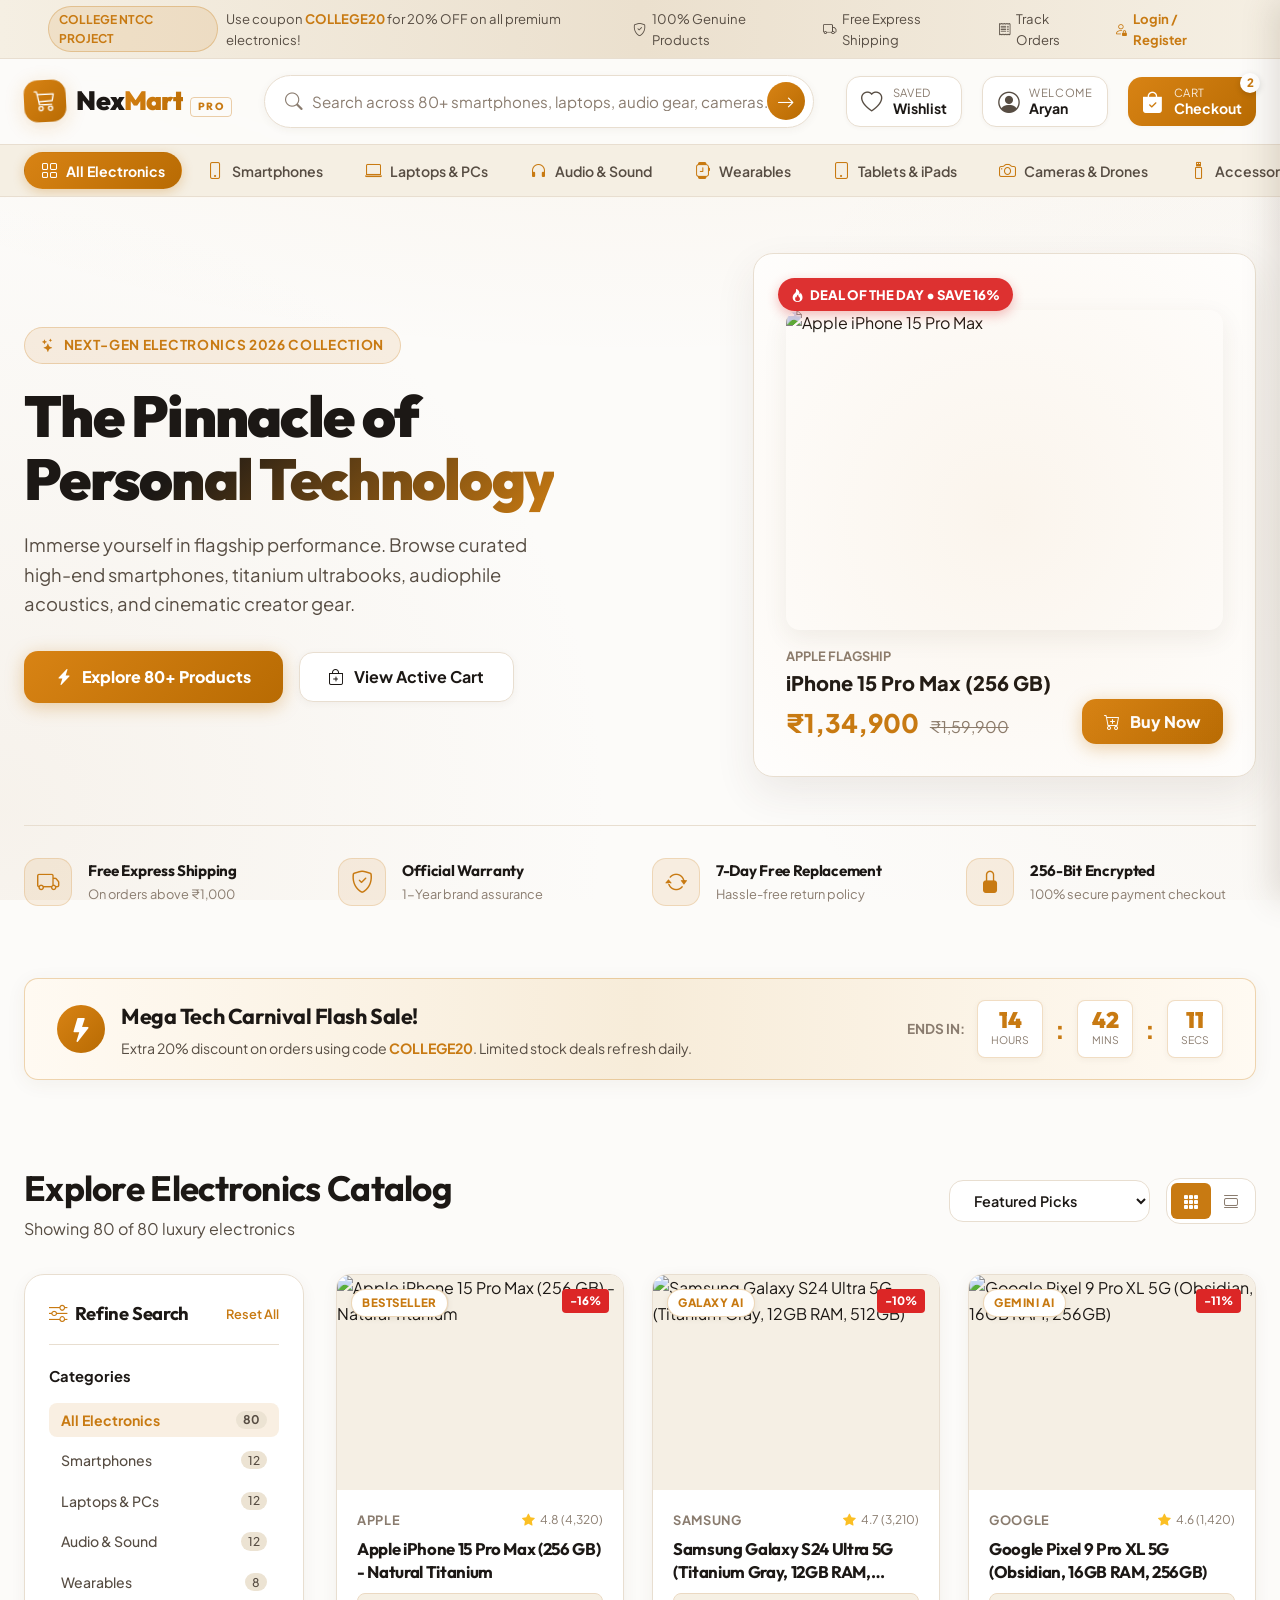
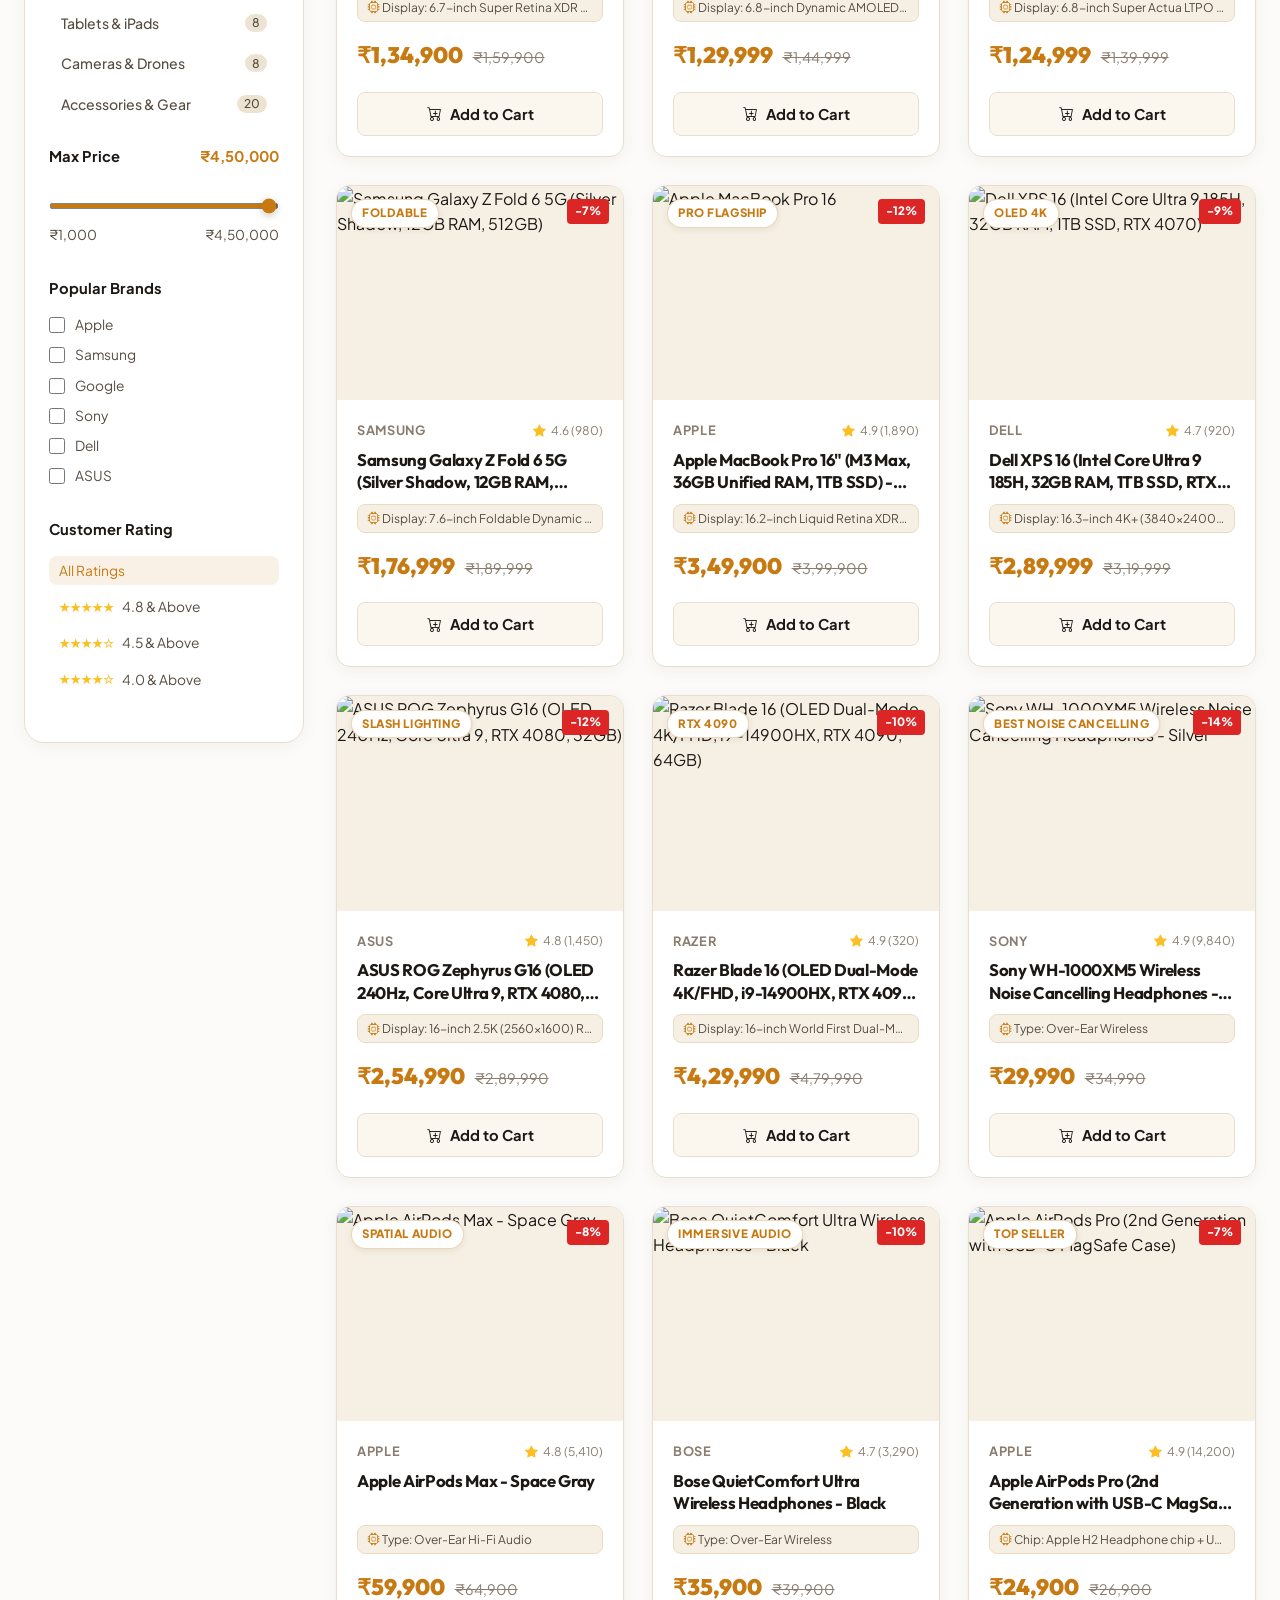
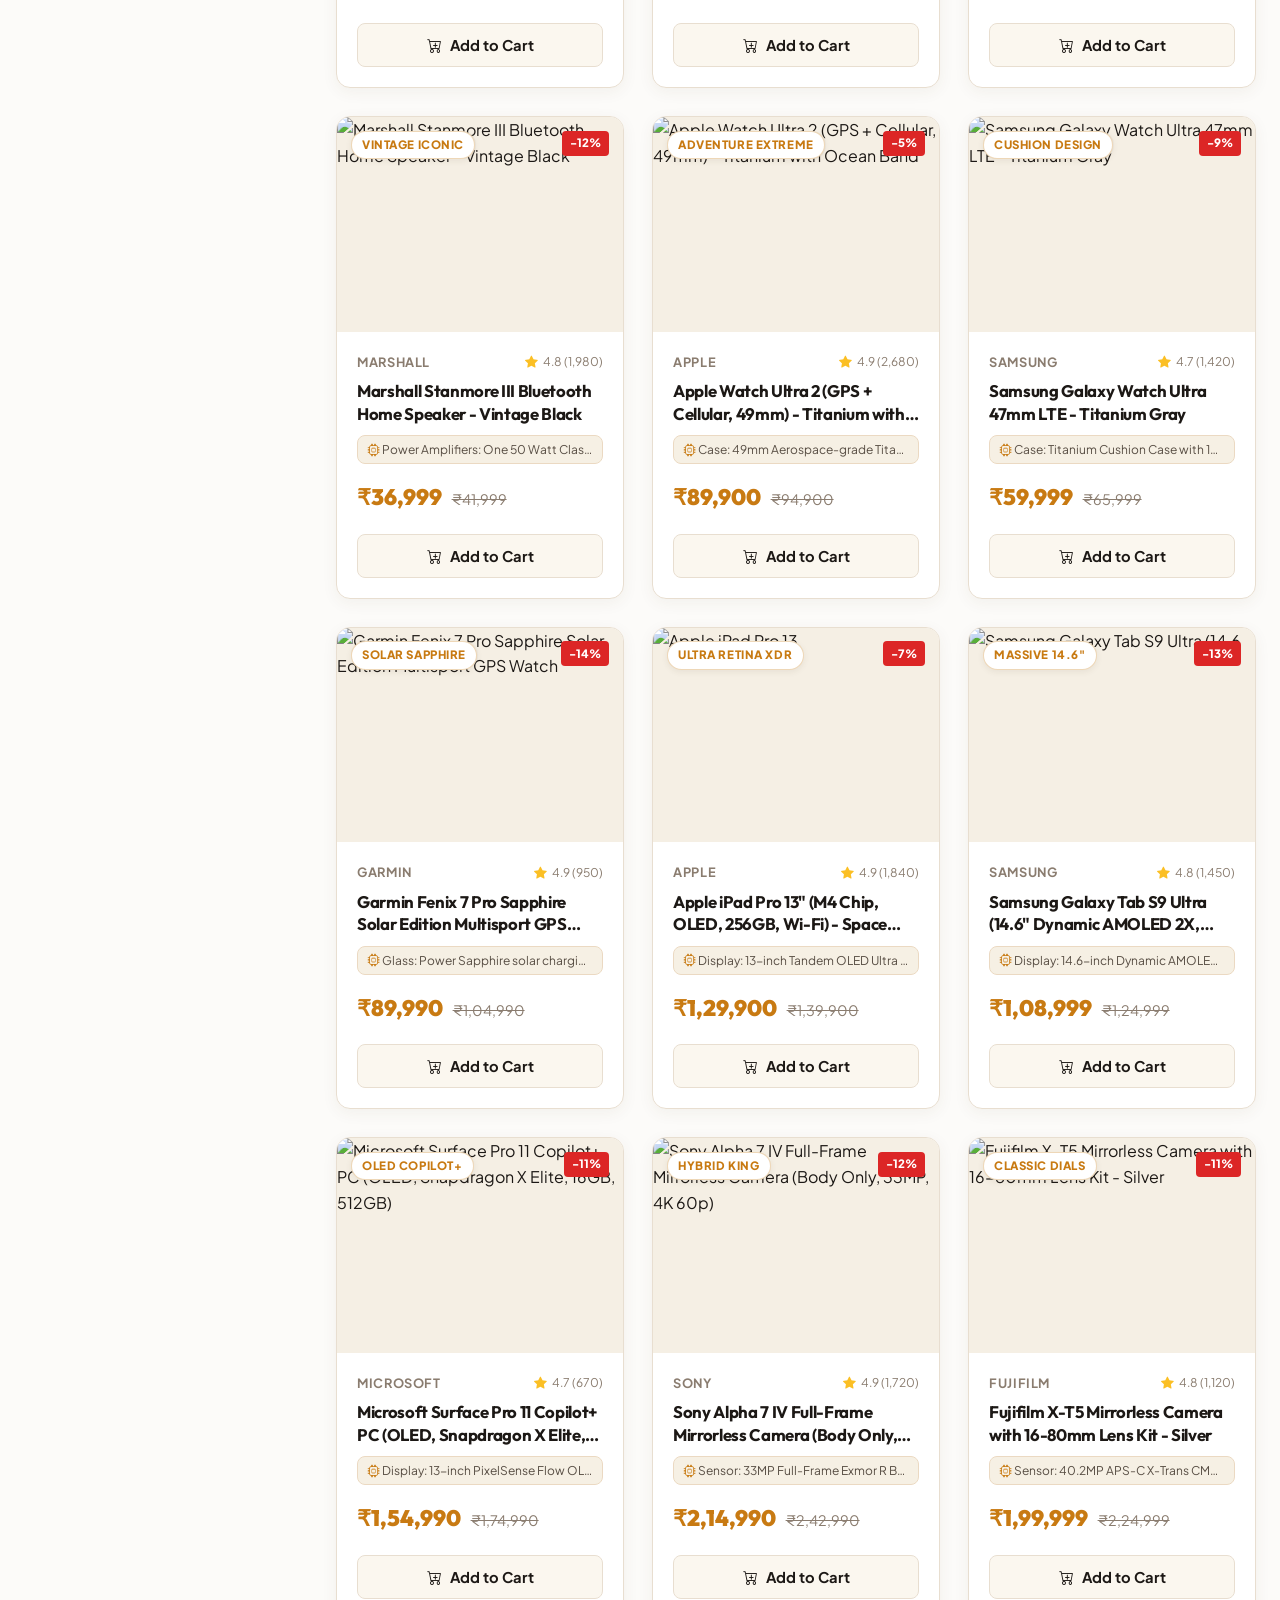
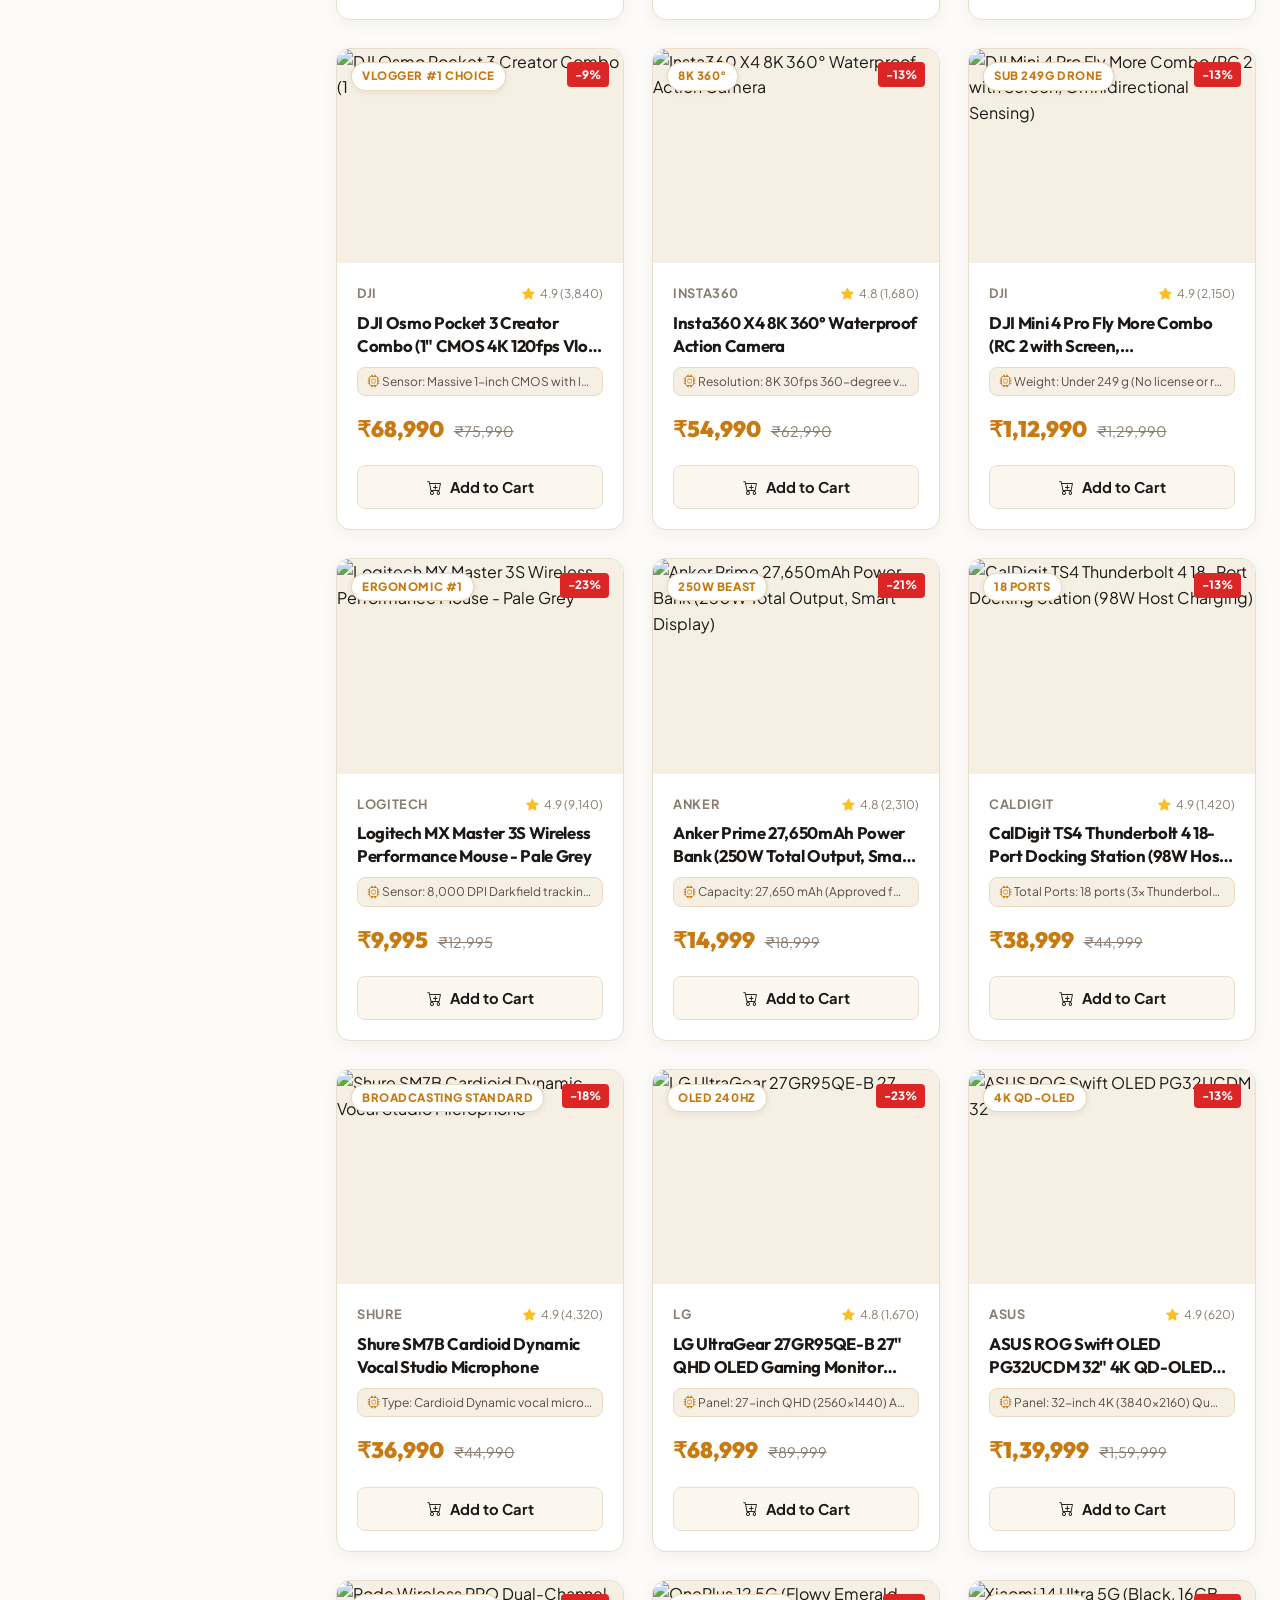
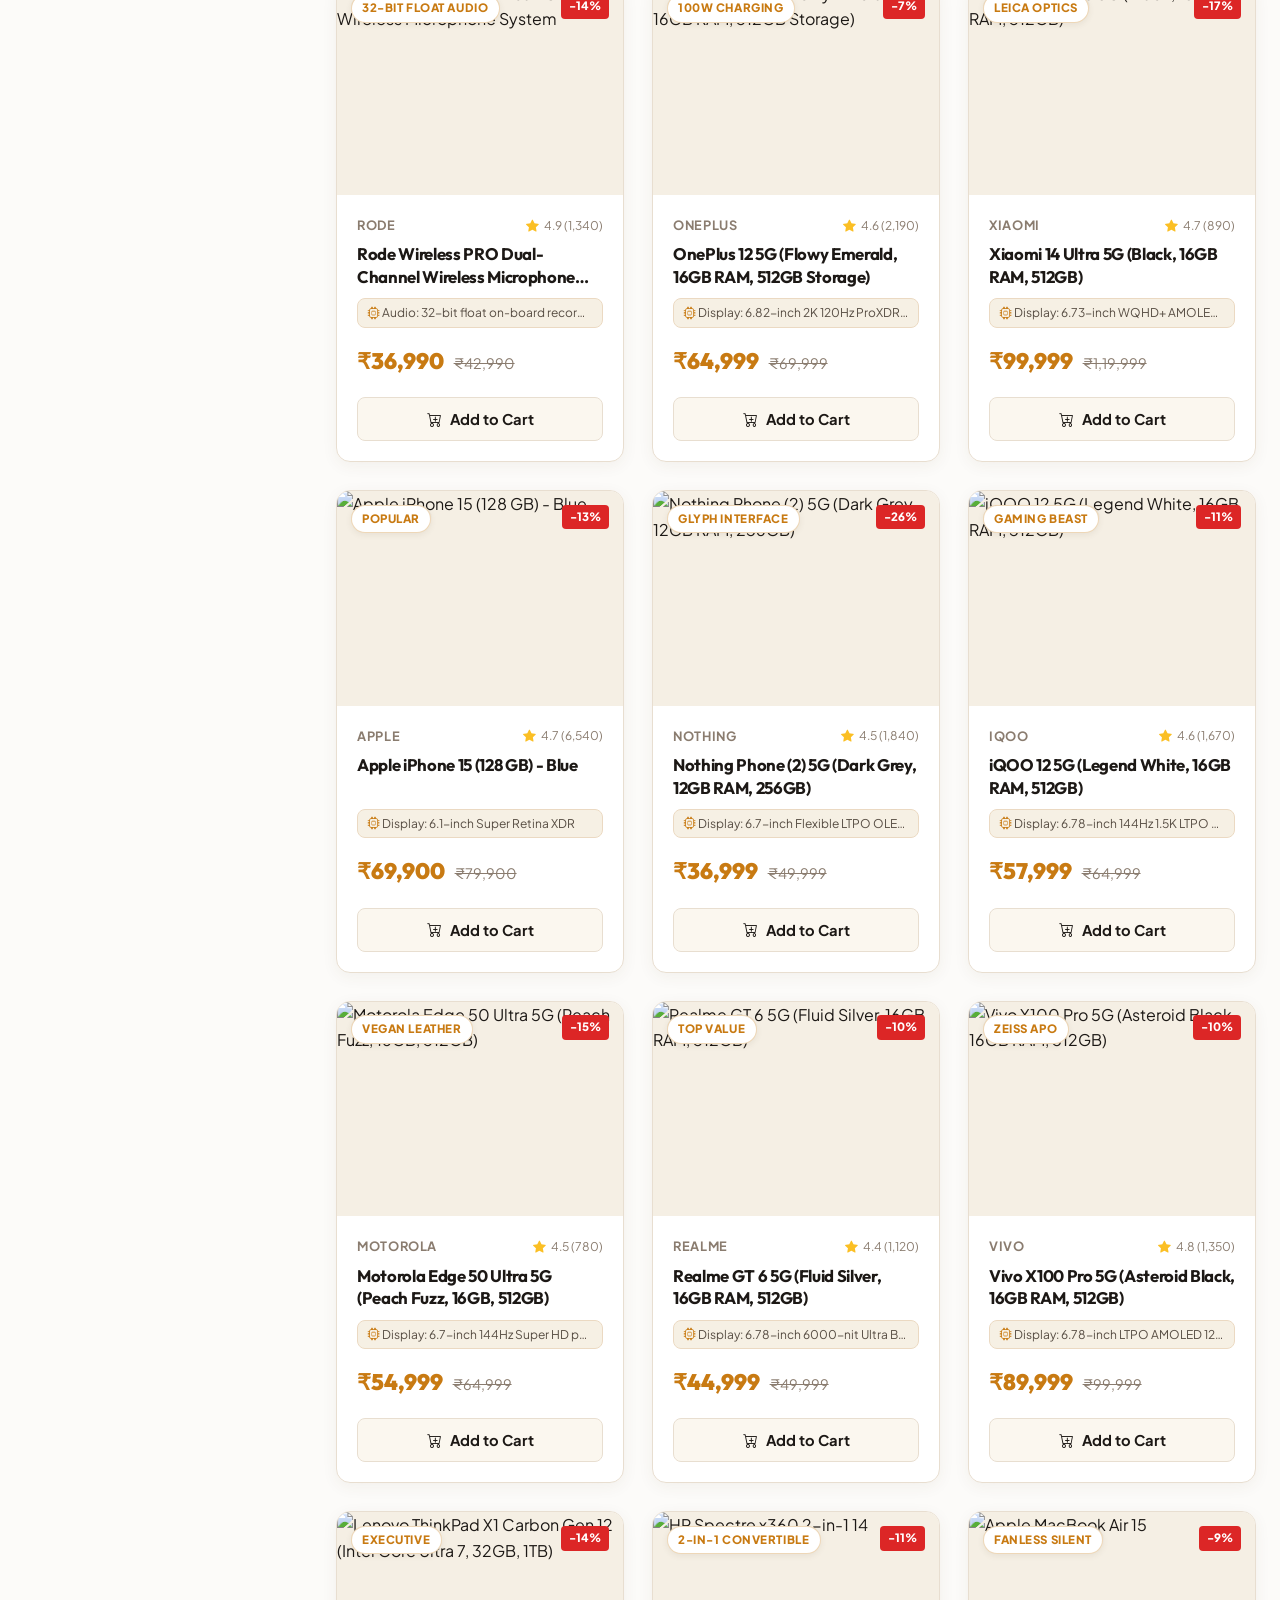
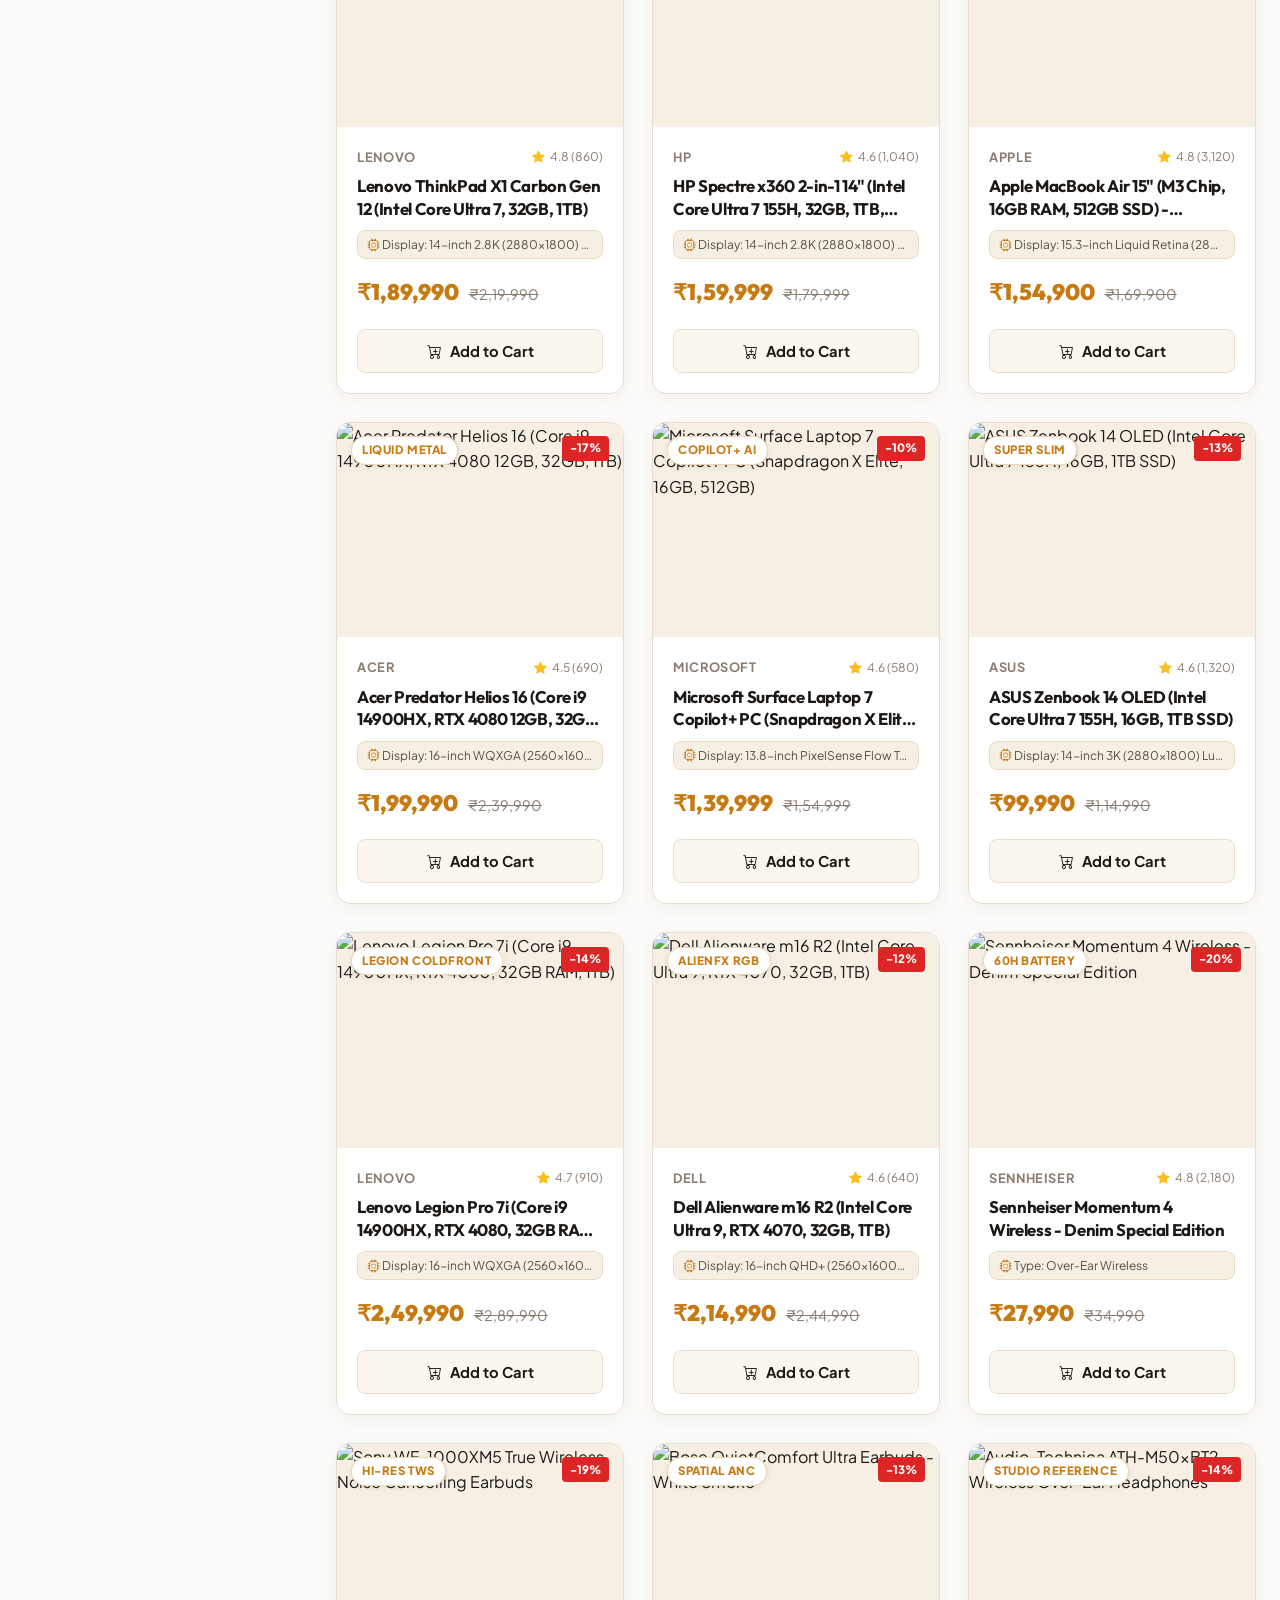
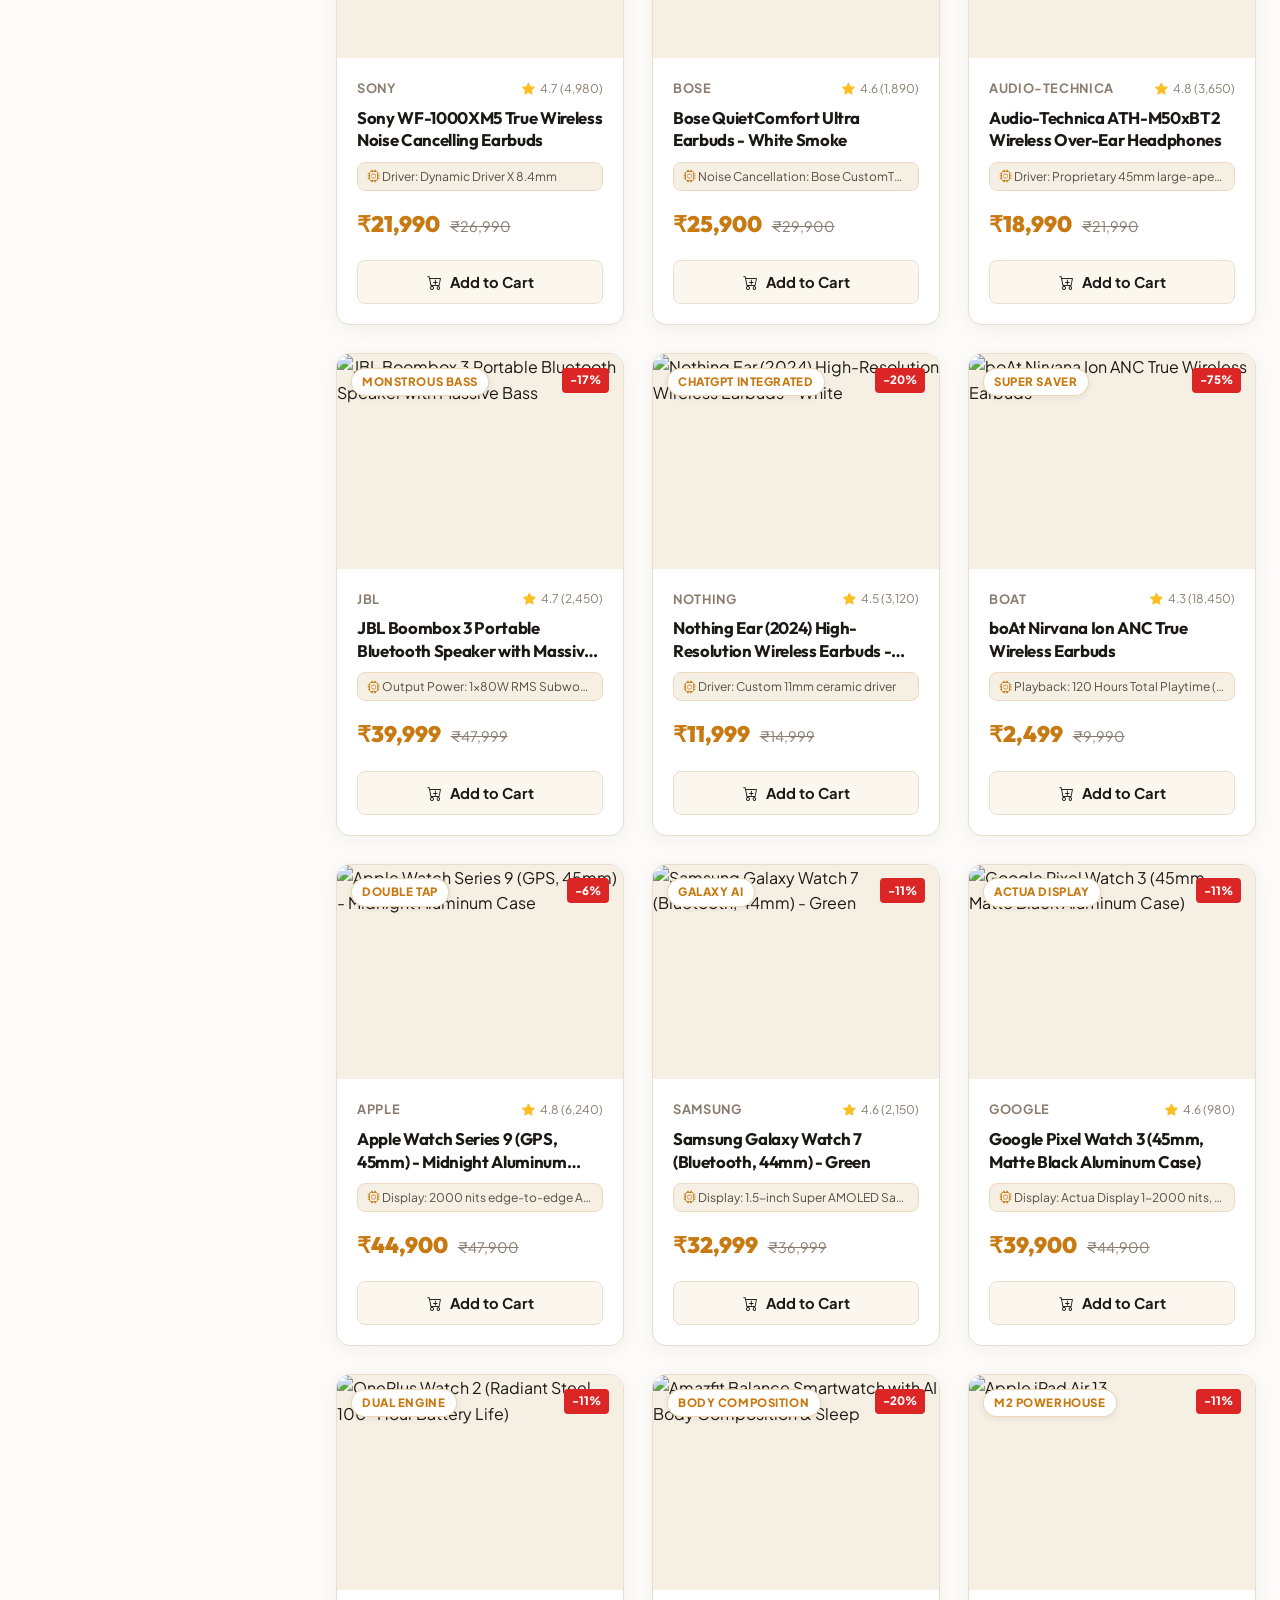
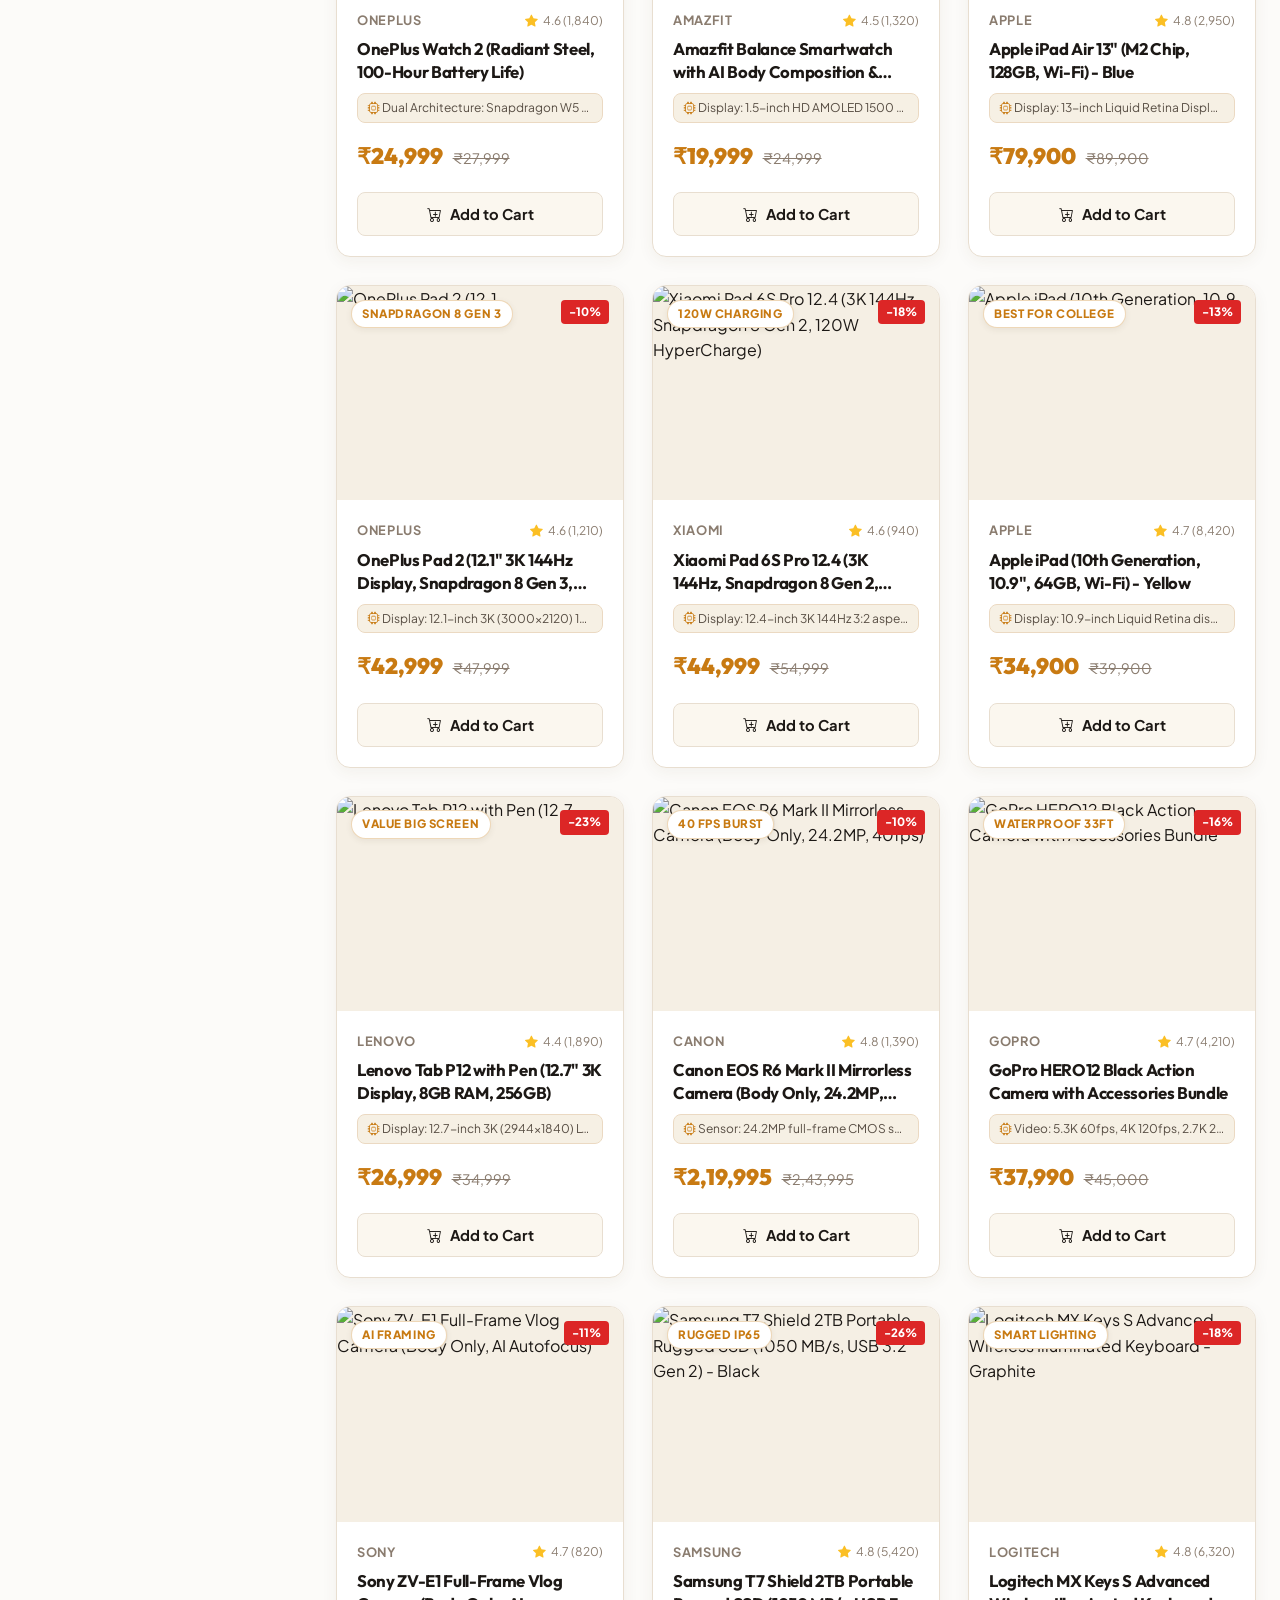
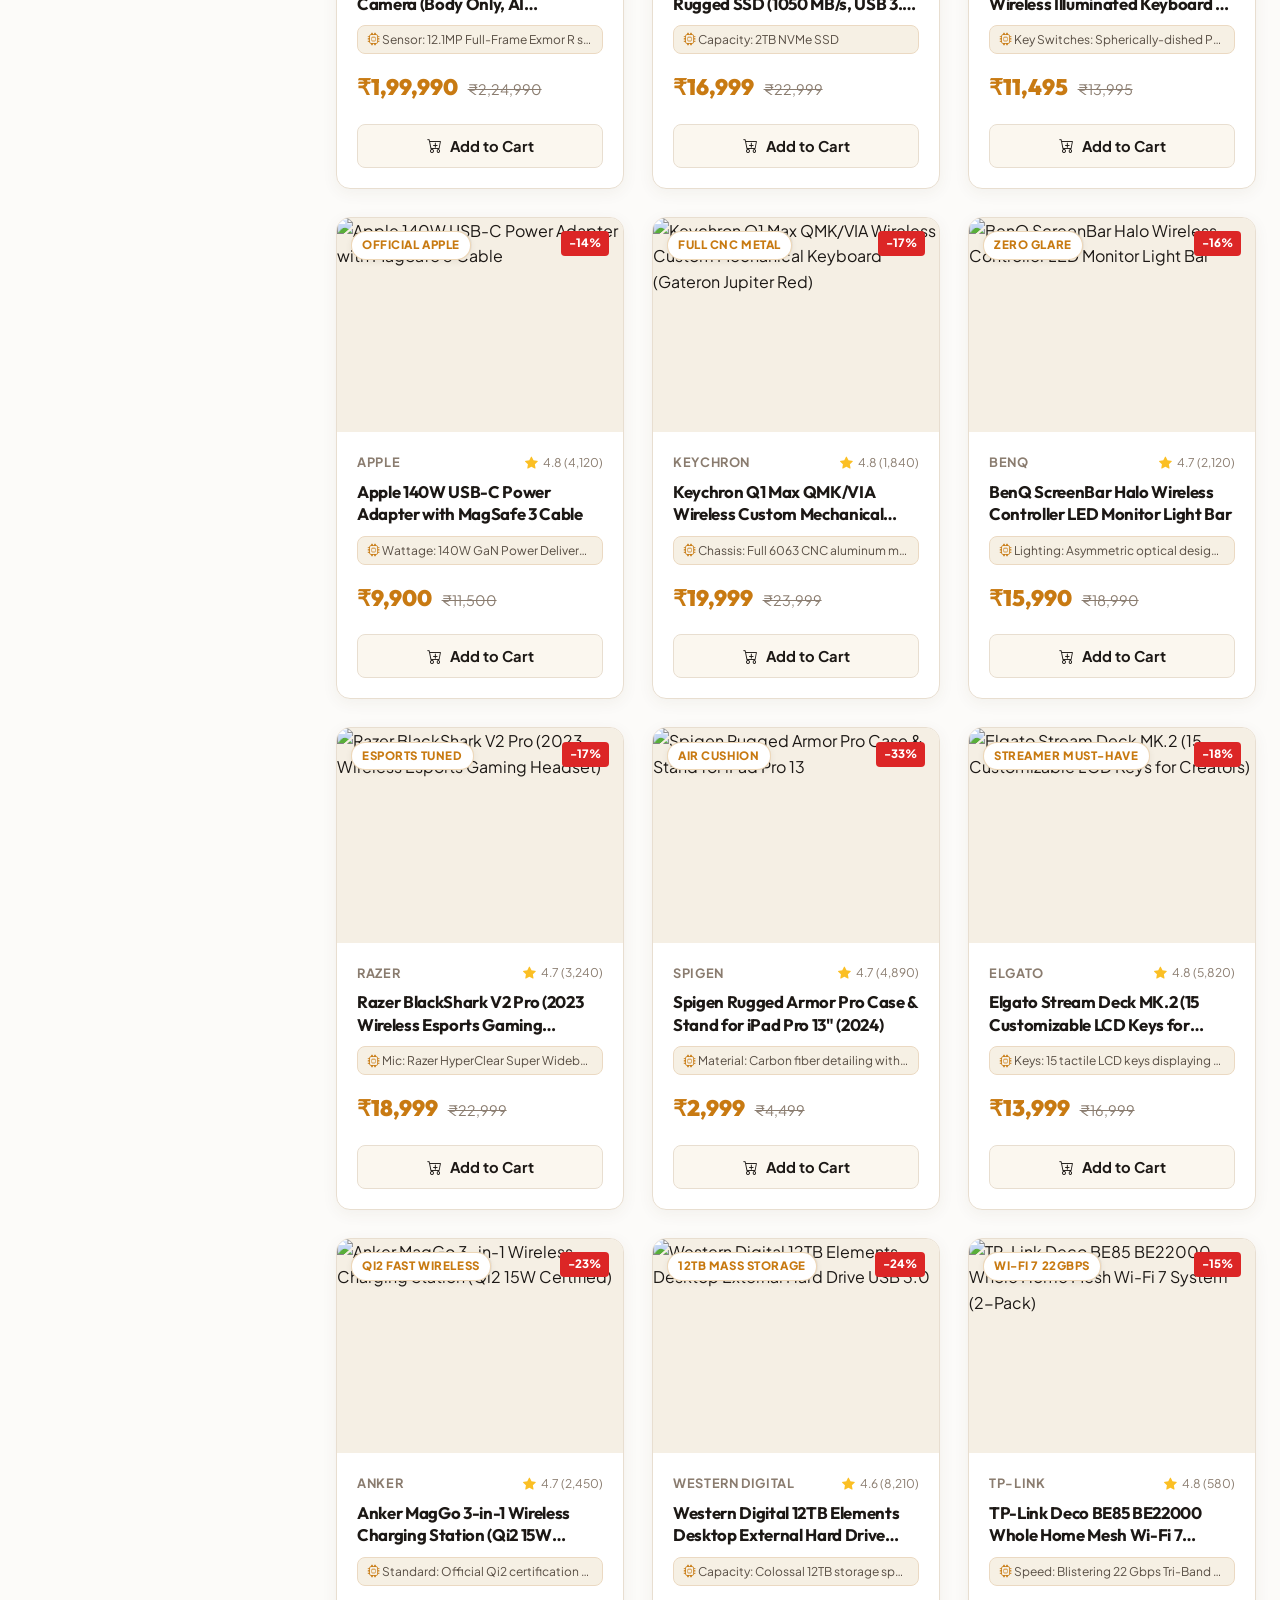
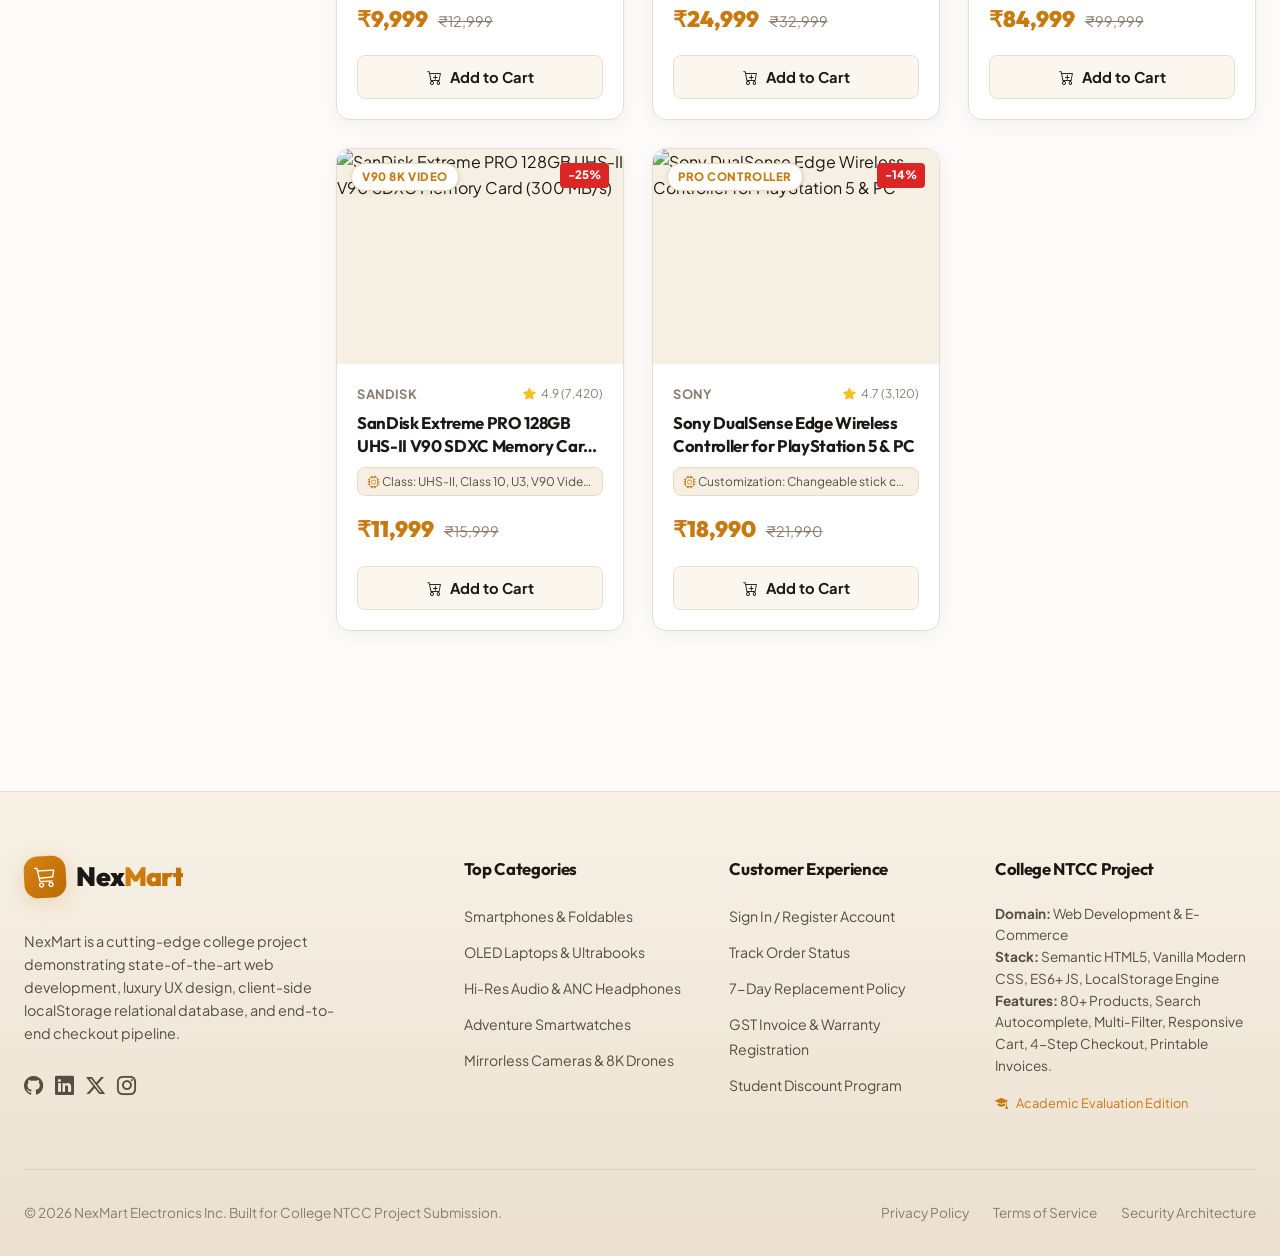
==== commit c96bf767: "feat: comprehensive responsive UI overhaul + cream/white theme polish - Complete responsive system w" ====
--- a/index.html
+++ b/index.html
@@ -15,7 +15,7 @@
   <link rel="stylesheet" href="https://cdn.jsdelivr.net/npm/bootstrap-icons@1.11.3/font/bootstrap-icons.min.css">
 
   <!-- Main Stylesheet -->
-  <link rel="stylesheet" href="css/style.css?v=7">
+  <link rel="stylesheet" href="css/style.css?v=8">
 </head>
 <body>
 
@@ -69,7 +69,7 @@
           <button id="header-wishlist-btn" class="action-btn" title="View Wishlist">
             <i class="bi bi-heart action-icon"></i>
             <span id="header-wishlist-badge" class="badge-counter" style="display:none;">0</span>
-            <div class="action-label-box" style="display:none;@media(min-width:1024px){display:flex;}">
+            <div class="action-label-box">
               <span class="action-sub">Saved</span>
               <span class="action-main">Wishlist</span>
             </div>
@@ -252,16 +252,27 @@
               <i class="bi bi-view-list"></i>
             </button>
           </div>
+
+          <!-- Mobile Filter Drawer Toggle Button -->
+          <button id="btn-mobile-filter" class="btn-secondary mobile-filter-btn" title="Filter products" style="display:none;padding:0.6rem 1rem;font-size:0.88rem;">
+            <i class="bi bi-funnel-fill text-gold"></i> Filters
+          </button>
         </div>
       </div>
 
       <!-- Catalog Layout (Sidebar Filters + Products Grid) -->
+      <div id="filter-backdrop" class="drawer-backdrop"></div>
       <div class="catalog-layout">
         <!-- Filter Sidebar -->
-        <aside class="filter-sidebar">
+        <aside id="filter-sidebar" class="filter-sidebar">
           <div class="filter-header">
             <h3><i class="bi bi-sliders text-gold"></i> Refine Search</h3>
-            <button id="btn-reset-filters" class="reset-filter-btn">Reset All</button>
+            <div style="display:flex;align-items:center;gap:0.75rem;">
+              <button id="btn-reset-filters" class="reset-filter-btn">Reset All</button>
+              <button id="btn-close-filter-mobile" class="btn-drawer-close mobile-only" title="Close" style="display:none;width:30px;height:30px;font-size:1.1rem;">
+                <i class="bi bi-x"></i>
+              </button>
+            </div>
           </div>
 
           <!-- Category Filter -->
--- a/css/style.css
+++ b/css/style.css
@@ -2364,22 +2364,455 @@
 }
 
 /* ================= Responsive Breakpoints ================= */
+
+/* ---- Large Desktop / Wide screens (>= 1440px) ---- */
+@media (min-width: 1440px) {
+  .container {
+    max-width: 1560px;
+    padding: 0 2rem;
+  }
+  .hero-title { font-size: 4.2rem; }
+  .product-grid {
+    grid-template-columns: repeat(auto-fill, minmax(300px, 1fr));
+  }
+  .catalog-layout {
+    grid-template-columns: 300px 1fr;
+    gap: 2.5rem;
+  }
+}
+
+/* ---- Desktop & Tablet Landscape (<= 1024px) ---- */
 @media (max-width: 1024px) {
-  .hero-grid { grid-template-columns: 1fr; }
-  .catalog-layout { grid-template-columns: 1fr; }
-  .filter-sidebar { display: none; } /* Mobile filter drawer on toggle */
-  .filter-sidebar.mobile-open { display: block; position: fixed; top: 0; left: 0; width: 320px; height: 100vh; z-index: 2500; }
-  .checkout-grid { grid-template-columns: 1fr; }
-  .footer-grid { grid-template-columns: 1fr 1fr; }
-}
-
+  .hero-grid {
+    grid-template-columns: 1fr;
+    gap: 2.5rem;
+  }
+  .hero-visual {
+    max-width: 540px;
+    margin: 0 auto;
+  }
+  .hero-title { font-size: 3rem; }
+  .hero-subtitle { font-size: 1.05rem; }
+
+  /* Hide sidebar, show filter as mobile drawer */
+  .catalog-layout {
+    grid-template-columns: 1fr;
+    gap: 1.5rem;
+  }
+
+  /* Mobile Filter Drawer */
+  .mobile-filter-btn {
+    display: inline-flex !important;
+    align-items: center;
+    gap: 0.4rem;
+  }
+
+  .filter-sidebar {
+    display: block;
+    position: fixed;
+    top: 0;
+    left: -350px;
+    width: 320px;
+    max-width: 85vw;
+    height: 100vh;
+    z-index: 2501;
+    overflow-y: auto;
+    border-radius: 0;
+    border-left: none;
+    border-top: none;
+    border-bottom: none;
+    box-shadow: 8px 0 30px rgba(80, 60, 40, 0.18);
+    transition: left 0.35s cubic-bezier(0.16, 1, 0.3, 1);
+  }
+
+  .filter-sidebar.mobile-open {
+    left: 0;
+  }
+
+  .filter-sidebar .mobile-only {
+    display: flex !important;
+  }
+
+  .checkout-grid {
+    grid-template-columns: 1fr;
+    gap: 1.5rem;
+  }
+
+  .footer-grid {
+    grid-template-columns: 1fr 1fr;
+    gap: 2rem;
+  }
+
+  .action-label-box {
+    display: none !important;
+  }
+
+  .header-actions { gap: 0.75rem; }
+}
+
+/* ---- Tablet Portrait (<= 768px) ---- */
 @media (max-width: 768px) {
-  .hero-title { font-size: 2.5rem; }
-  .hero-perks { grid-template-columns: 1fr 1fr; }
-  .nav-main { flex-wrap: wrap; gap: 1rem; }
-  .header-search { order: 3; max-width: 100%; width: 100%; }
-  .quick-view-grid { grid-template-columns: 1fr; padding: 1.5rem; }
-  .product-grid { grid-template-columns: repeat(auto-fill, minmax(240px, 1fr)); }
-  .flash-sale-strip { flex-direction: column; text-align: center; }
+  html { font-size: 15px; }
+
+  .container { padding: 0 1rem; }
+
+  /* Announcement bar */
+  .top-bar {
+    padding: 0.4rem 1rem;
+    font-size: 0.78rem;
+  }
+  .top-bar-content {
+    flex-direction: column;
+    gap: 0.4rem;
+    text-align: center;
+  }
+  .top-links {
+    flex-wrap: wrap;
+    justify-content: center;
+    gap: 0.5rem 1rem;
+    font-size: 0.75rem;
+  }
+  /* Hide secondary links on mobile to avoid overflow */
+  .top-links a:nth-child(n+3) { display: none; }
+
+  /* Header navigation */
+  .nav-main {
+    flex-wrap: wrap;
+    gap: 0.6rem;
+    padding: 0.75rem 0;
+  }
+  .brand-logo { font-size: 1.35rem; }
+  .logo-icon-box {
+    width: 36px;
+    height: 36px;
+    font-size: 1.1rem;
+  }
+  .header-actions { gap: 0.5rem; }
+  .action-btn {
+    padding: 0.5rem 0.6rem;
+    gap: 0.4rem;
+  }
+  .action-icon { font-size: 1.2rem; }
+
+  /* Search goes full width on wrap */
+  .header-search {
+    order: 3;
+    max-width: 100%;
+    width: 100%;
+  }
+
+  /* Hero */
+  .hero-section { padding: 2rem 0 1.5rem; }
+  .hero-title { font-size: 2.25rem; }
+  .hero-subtitle {
+    font-size: 0.95rem;
+    margin-bottom: 1.5rem;
+  }
+  .hero-cta-group {
+    gap: 0.75rem;
+  }
+  .btn-primary,
+  .btn-secondary {
+    padding: 0.75rem 1.5rem;
+    font-size: 0.95rem;
+  }
+  .hero-featured-image { height: 240px; }
+  .hero-deal-title { font-size: 1.1rem; }
+  .hero-deal-price { font-size: 1.3rem; }
+
+  .hero-perks {
+    grid-template-columns: 1fr 1fr;
+    gap: 1rem;
+    margin-top: 2rem;
+    padding-top: 1.5rem;
+  }
+  .perk-icon-wrap {
+    width: 40px;
+    height: 40px;
+    font-size: 1.15rem;
+  }
+  .perk-info h4 { font-size: 0.88rem; }
+  .perk-info p { font-size: 0.75rem; }
+
+  /* Flash sale */
+  .flash-sale-strip {
+    flex-direction: column;
+    text-align: center;
+    padding: 1.25rem 1rem;
+    gap: 1rem;
+    margin: 1.5rem 0 2rem;
+  }
+  .flash-title-wrap {
+    flex-direction: column;
+    text-align: center;
+    gap: 0.75rem;
+  }
+  .flash-timer { justify-content: center; }
+  .timer-box { min-width: 50px; padding: 0.4rem 0.65rem; }
+  .timer-val { font-size: 1.2rem; }
+
+  /* Catalog */
+  .catalog-header {
+    flex-direction: column;
+    align-items: flex-start;
+    gap: 1rem;
+    margin-bottom: 1.5rem;
+  }
+  .catalog-title-box h2 { font-size: 1.75rem; }
+  .catalog-controls {
+    width: 100%;
+    justify-content: space-between;
+    flex-wrap: wrap;
+    gap: 0.6rem;
+  }
+  .sort-select {
+    flex: 1;
+    min-width: 140px;
+    font-size: 0.85rem;
+  }
+  .product-grid {
+    grid-template-columns: repeat(auto-fill, minmax(200px, 1fr));
+    gap: 1rem;
+  }
+  .product-grid.list-view .product-card { flex-direction: column; }
+  .product-grid.list-view .card-media {
+    width: 100%;
+    padding-top: 65%;
+  }
+
+  /* Cart Drawer */
+  .cart-drawer { max-width: 100vw; }
+  .drawer-header { padding: 1rem 1rem; }
+  .drawer-body { padding: 1rem; }
+  .drawer-footer { padding: 1rem; }
+
+  /* Modals */
+  .modal-overlay { padding: 0.75rem; }
+  .modal-container {
+    padding: 1.5rem 1.25rem;
+    max-height: 94vh;
+  }
+  .checkout-modal-container { padding: 1.5rem 1rem; }
+  .quick-view-grid {
+    grid-template-columns: 1fr;
+    padding: 1.25rem 0.5rem;
+    gap: 1.5rem;
+  }
+  .quick-view-gallery img { height: 240px; }
+
+  /* Checkout stepper */
+  .stepper-header { margin-bottom: 1.5rem; }
+  .step-circle {
+    width: 34px;
+    height: 34px;
+    font-size: 0.85rem;
+  }
+  .step-label { font-size: 0.7rem; }
+
+  /* Credit Card */
+  .credit-card-preview {
+    max-width: 100%;
+    height: auto;
+    min-height: 180px;
+    padding: 1.25rem;
+  }
+  .card-number-display {
+    font-size: 1.1rem;
+    letter-spacing: 0.12em;
+    margin: 1rem 0;
+  }
+
+  /* Orders timeline */
+  .order-tracker-timeline { margin: 1rem 0; }
+  .timeline-dot {
+    width: 30px;
+    height: 30px;
+    font-size: 0.82rem;
+  }
+  .timeline-step span { font-size: 0.62rem; }
+
+  /* Footer */
+  .site-footer {
+    padding: 3rem 0 1.5rem;
+    margin-top: 3rem;
+  }
+  .footer-grid {
+    grid-template-columns: 1fr;
+    gap: 2rem;
+  }
+  .footer-bottom {
+    flex-direction: column;
+    gap: 1rem;
+    text-align: center;
+  }
+
+  /* Toast */
+  .toast-container {
+    left: 1rem;
+    right: 1rem;
+    bottom: 1rem;
+  }
+  .toast {
+    min-width: 0;
+    width: 100%;
+    max-width: 100%;
+  }
+
+  /* Auth modal grid to single col */
+  .auth-card-container {
+    grid-template-columns: 1fr !important;
+  }
+  .auth-promo-panel { display: none !important; }
+}
+
+/* ---- Mobile Phones (<= 480px) ---- */
+@media (max-width: 480px) {
+  html { font-size: 14px; }
+
+  .container { padding: 0 0.85rem; }
+
+  /* Header compact */
+  .nav-main { padding: 0.6rem 0; gap: 0.5rem; }
+  .brand-logo { font-size: 1.2rem; }
+  .logo-icon-box {
+    width: 34px;
+    height: 34px;
+    font-size: 1rem;
+  }
+  .brand-tag { display: none; }
+  .header-actions { gap: 0.3rem; }
+  .action-btn { padding: 0.45rem 0.55rem; }
+  .action-icon { font-size: 1.15rem; }
+
+  /* Top bar: single-line compact */
+  .top-bar { display: none; }
+
+  /* Hero section */
+  .hero-section { padding: 1.75rem 0 1.25rem; }
+  .hero-title { font-size: 2rem; }
+  .hero-subtitle {
+    font-size: 0.9rem;
+    margin-bottom: 1.25rem;
+  }
+  .hero-cta-group {
+    flex-direction: column;
+    width: 100%;
+    gap: 0.65rem;
+  }
+  .hero-cta-group .btn-primary,
+  .hero-cta-group .btn-secondary {
+    width: 100%;
+    justify-content: center;
+    padding: 0.85rem 1rem;
+  }
+  .hero-perks {
+    grid-template-columns: 1fr;
+    gap: 0.75rem;
+  }
+  .hero-deal-footer {
+    flex-direction: column;
+    align-items: flex-start;
+    gap: 1rem;
+  }
+  .hero-deal-footer .btn-primary {
+    width: 100%;
+    justify-content: center;
+  }
+  .hero-featured-image { height: 200px; }
+  .hero-showcase-card { padding: 1.25rem; }
+
+  /* 2-column product grid — mobile app feel */
+  .product-grid {
+    grid-template-columns: repeat(2, 1fr);
+    gap: 0.65rem;
+  }
+  .card-body { padding: 0.75rem 0.65rem; }
+  .card-title {
+    font-size: 0.85rem;
+    height: 2.6em;
+  }
+  .card-spec-pill { display: none; }
+  .current-price { font-size: 1.1rem; }
+  .btn-card-add {
+    padding: 0.55rem 0.4rem;
+    font-size: 0.8rem;
+    gap: 0.35rem;
+  }
+  .card-actions-overlay {
+    opacity: 1; /* Always show on touch devices */
+    transform: translateY(0);
+    bottom: 0.4rem;
+    right: 0.4rem;
+  }
+  .card-action-btn {
+    width: 30px;
+    height: 30px;
+    font-size: 0.85rem;
+  }
+
+  /* Cart drawer full-width on mobile */
+  .cart-drawer {
+    max-width: 100vw;
+    right: -100vw;
+  }
+  .cart-drawer.active { right: 0; }
+
+  /* Checkout form */
+  .form-group-row {
+    grid-template-columns: 1fr;
+    gap: 0;
+  }
+  .shipping-card { padding: 0.85rem 0.75rem; }
+
+  /* Stepper: icons only on mobile */
+  .step-label { display: none; }
+  .step-circle {
+    width: 30px;
+    height: 30px;
+    font-size: 0.8rem;
+  }
+
+  /* Flash sale compact */
+  .flash-sale-strip {
+    padding: 1rem;
+    margin: 1rem 0 1.5rem;
+  }
+  .flash-icon {
+    width: 40px;
+    height: 40px;
+    font-size: 1.25rem;
+  }
+
+  /* Catalog controls stacked */
+  .catalog-controls { flex-direction: column; align-items: stretch; }
+  .sort-select { width: 100%; }
+
+  /* Footer single column */
   .footer-grid { grid-template-columns: 1fr; }
 }
+
+/* ---- Ultra-small devices (<= 375px, iPhone SE etc.) ---- */
+@media (max-width: 375px) {
+  html { font-size: 13px; }
+
+  .container { padding: 0 0.7rem; }
+
+  .hero-title { font-size: 1.85rem; }
+  .hero-cta-group .btn-primary,
+  .hero-cta-group .btn-secondary {
+    font-size: 0.88rem;
+    padding: 0.75rem 0.85rem;
+  }
+
+  .product-grid {
+    grid-template-columns: repeat(2, 1fr);
+    gap: 0.5rem;
+  }
+  .card-body { padding: 0.6rem; }
+  .card-title { font-size: 0.78rem; }
+  .current-price { font-size: 1rem; }
+  .btn-card-add { font-size: 0.75rem; padding: 0.5rem 0.35rem; }
+
+  .modal-container { padding: 1.25rem 1rem; }
+}
+
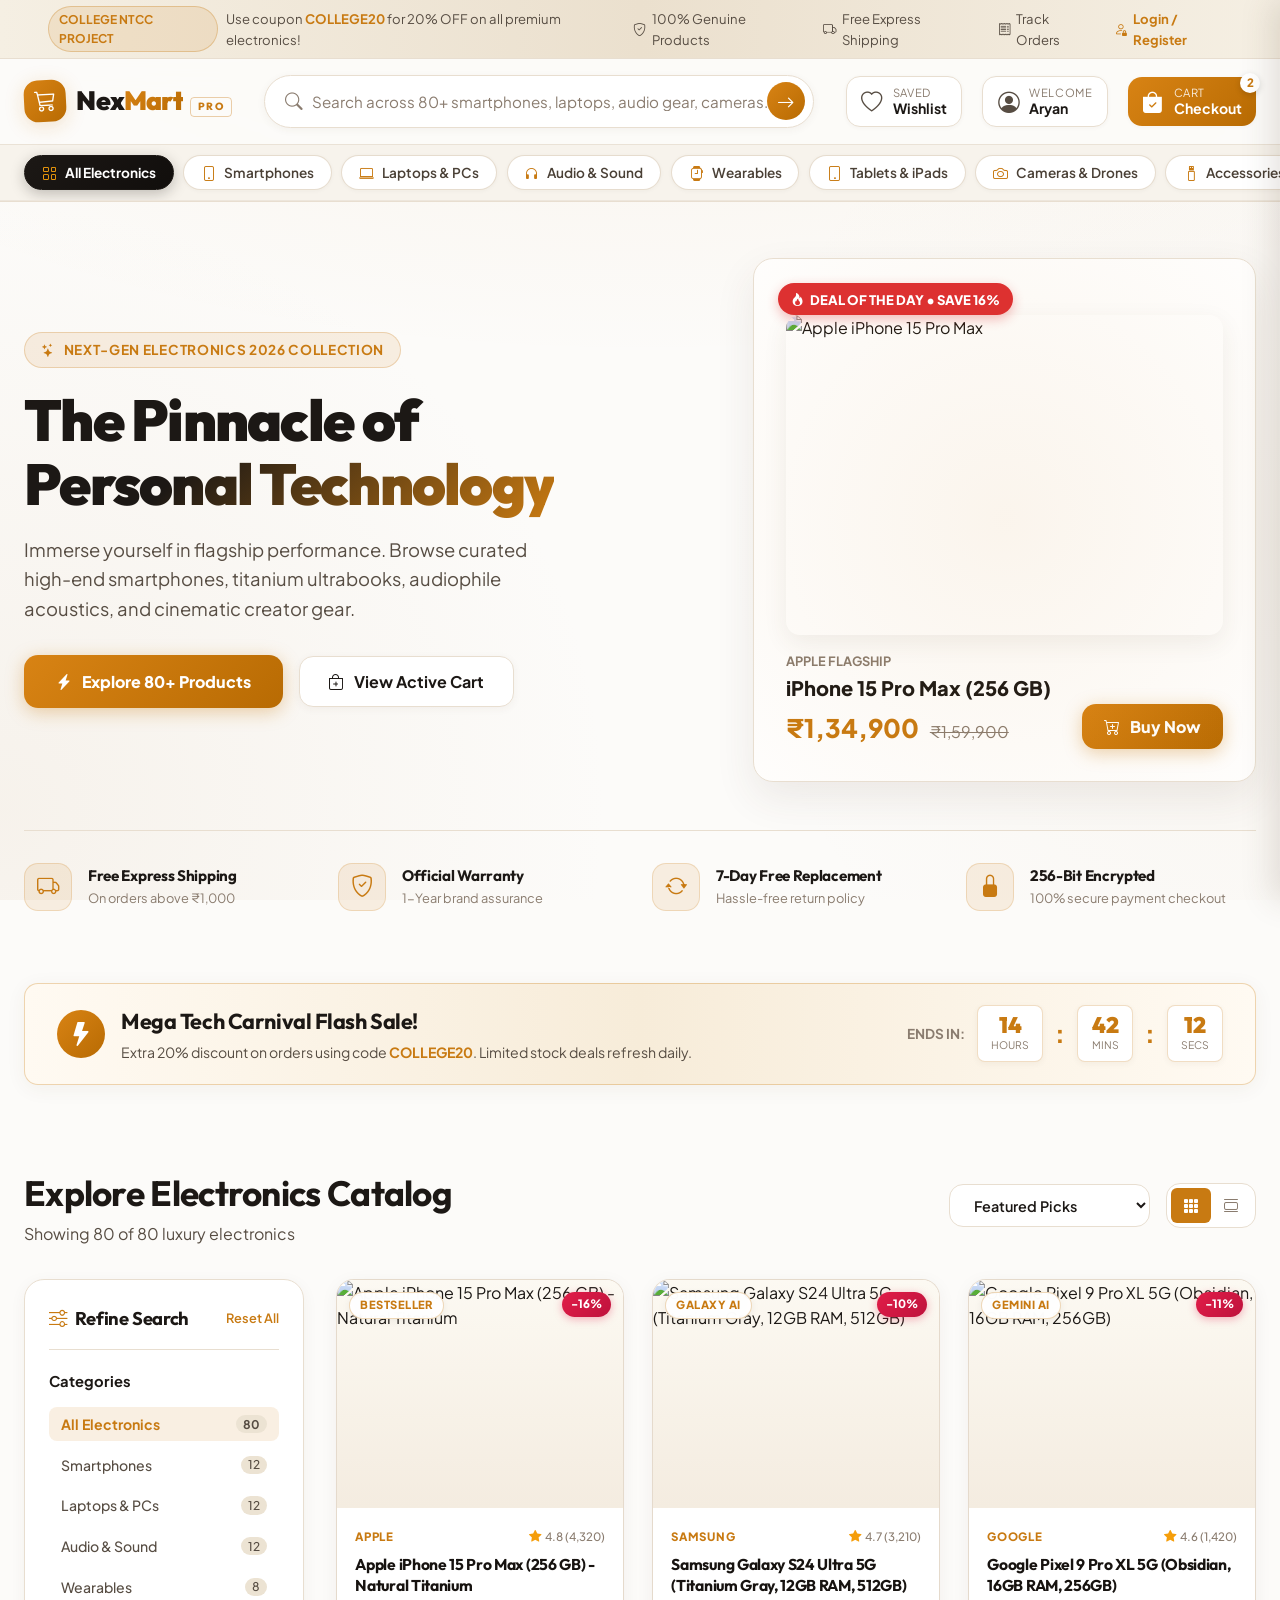
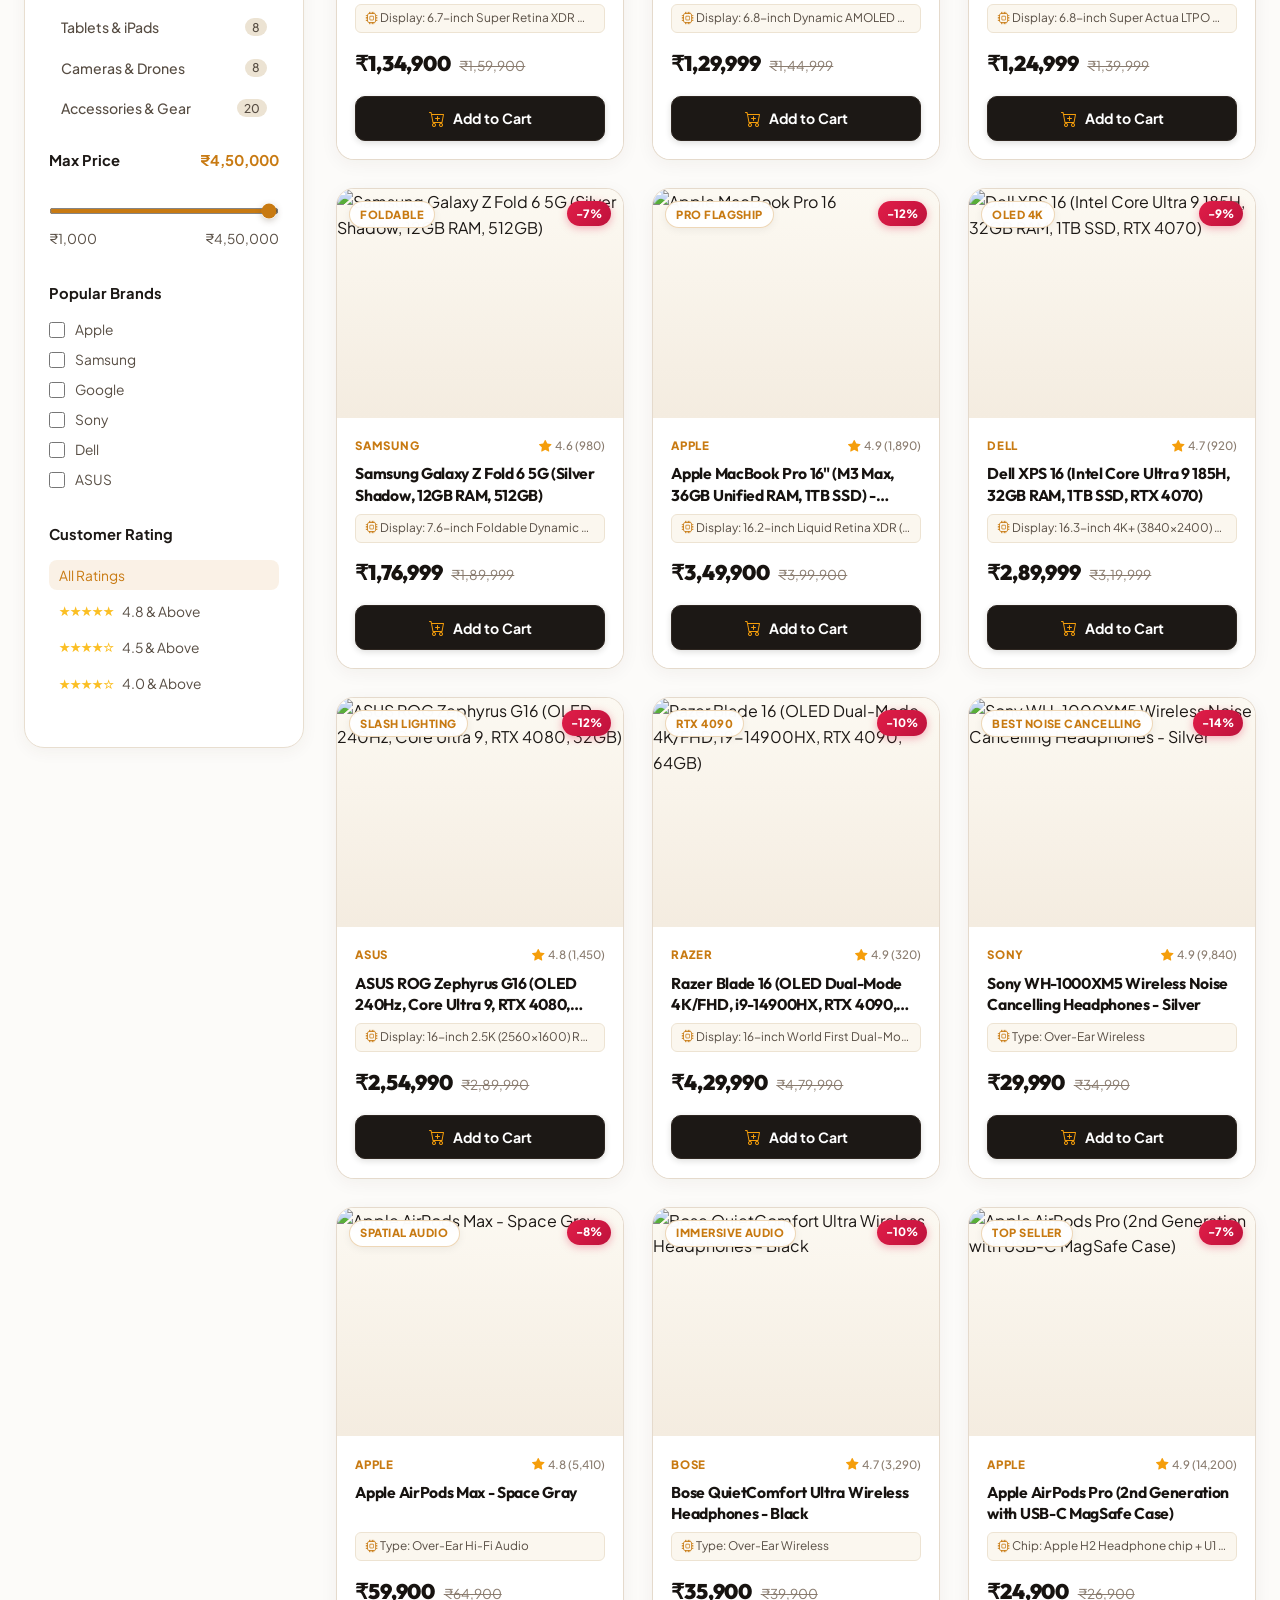
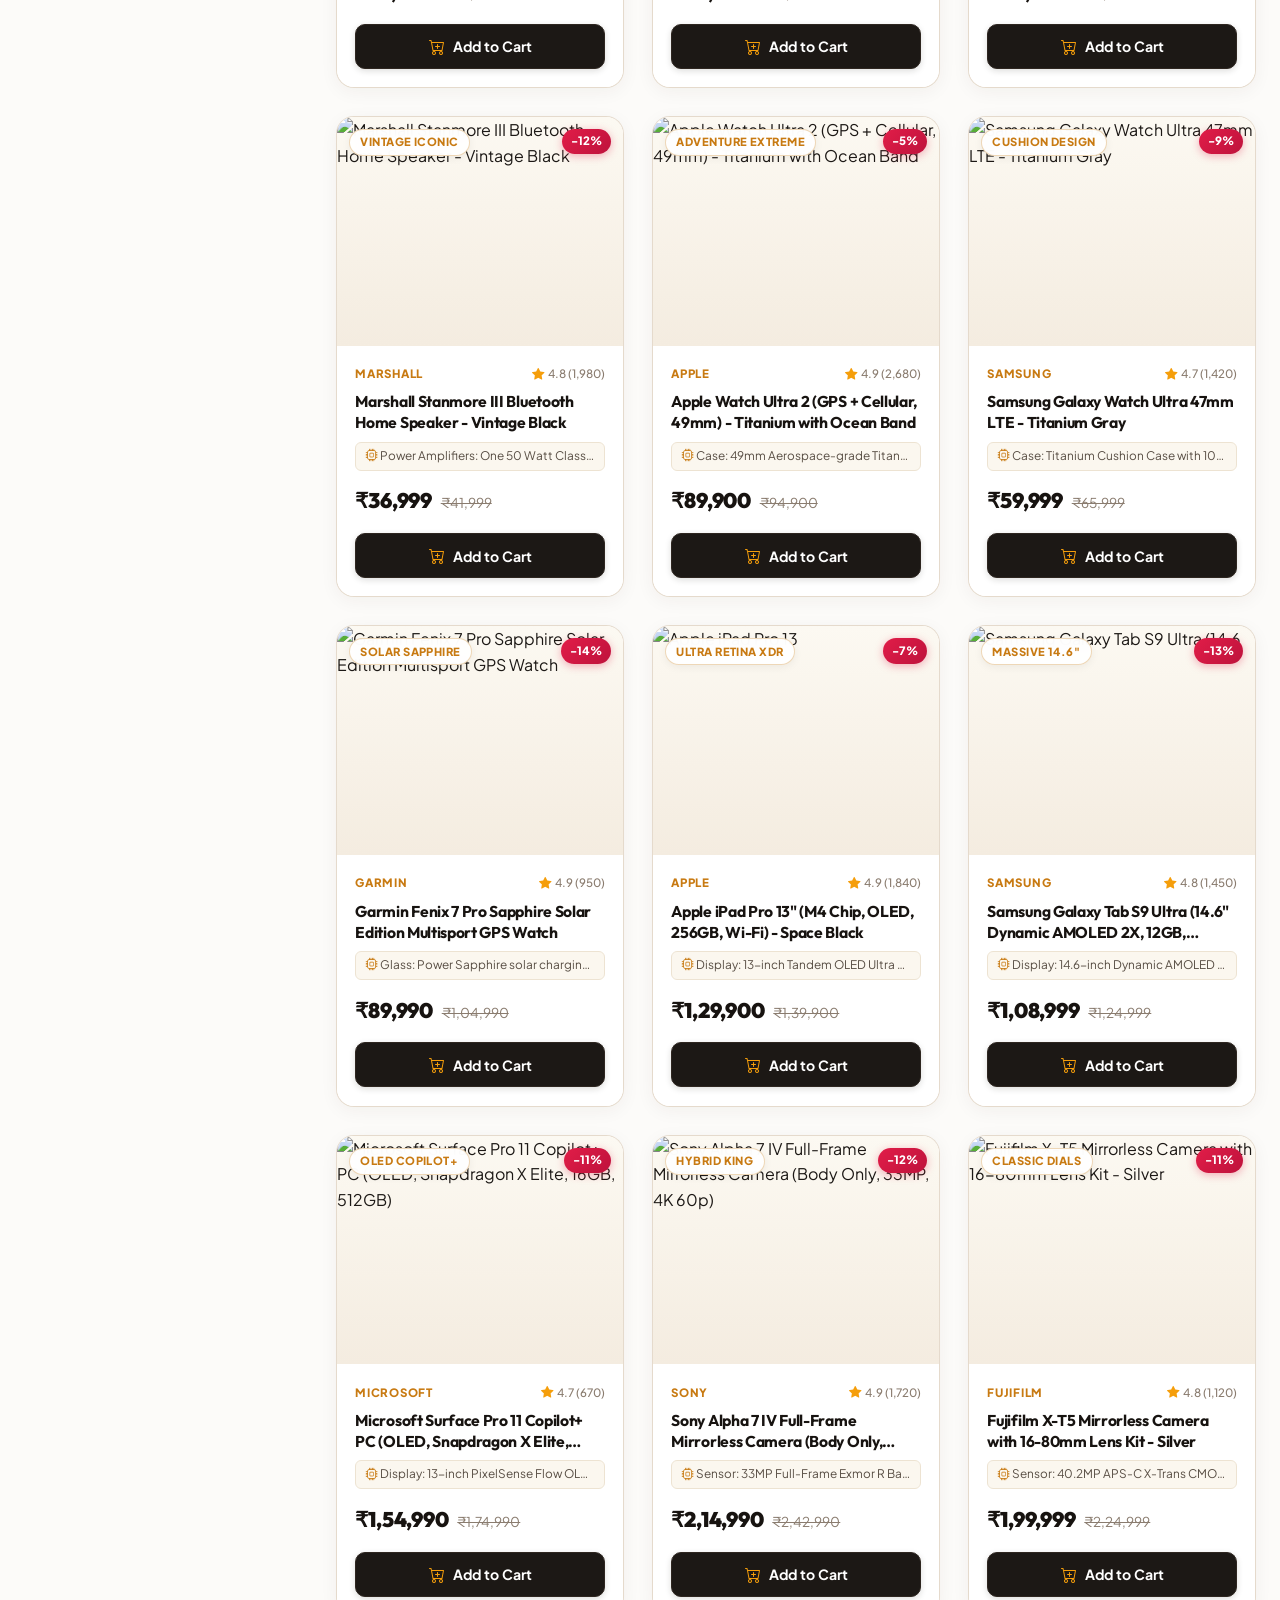
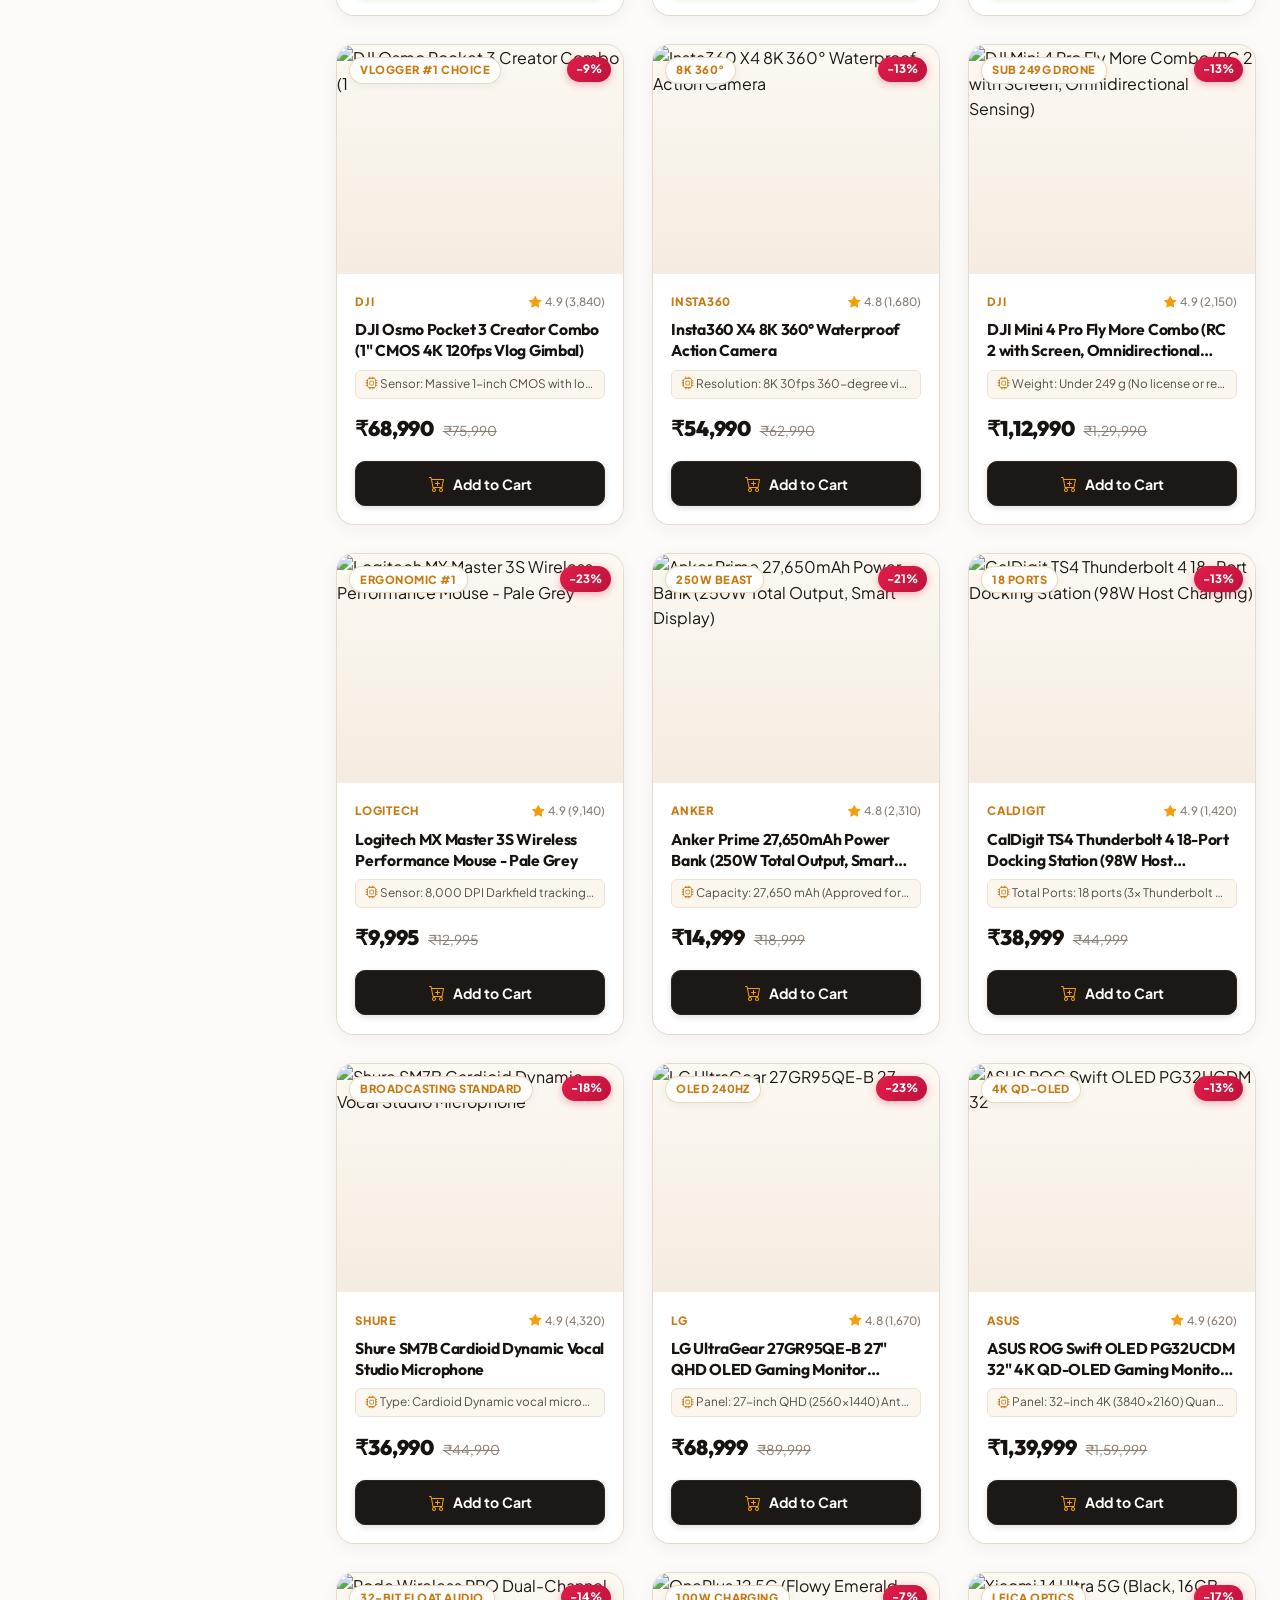
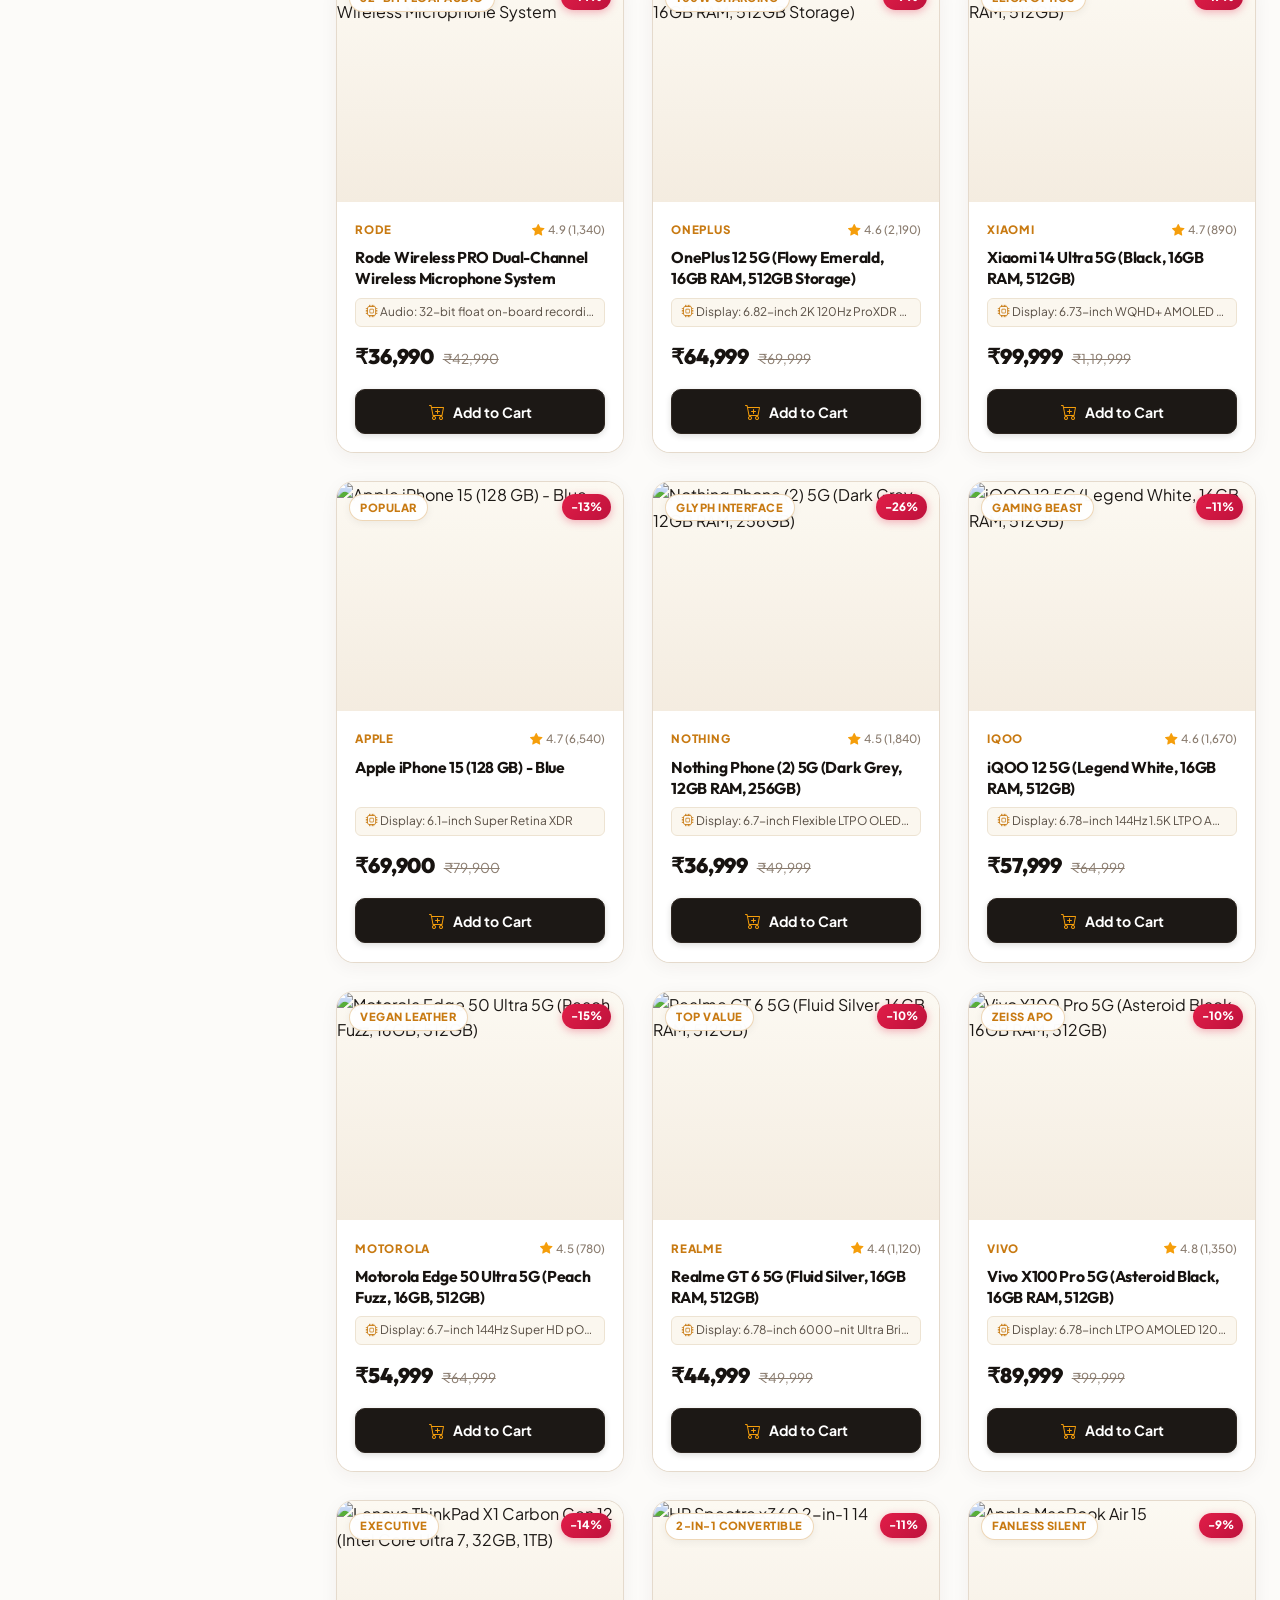
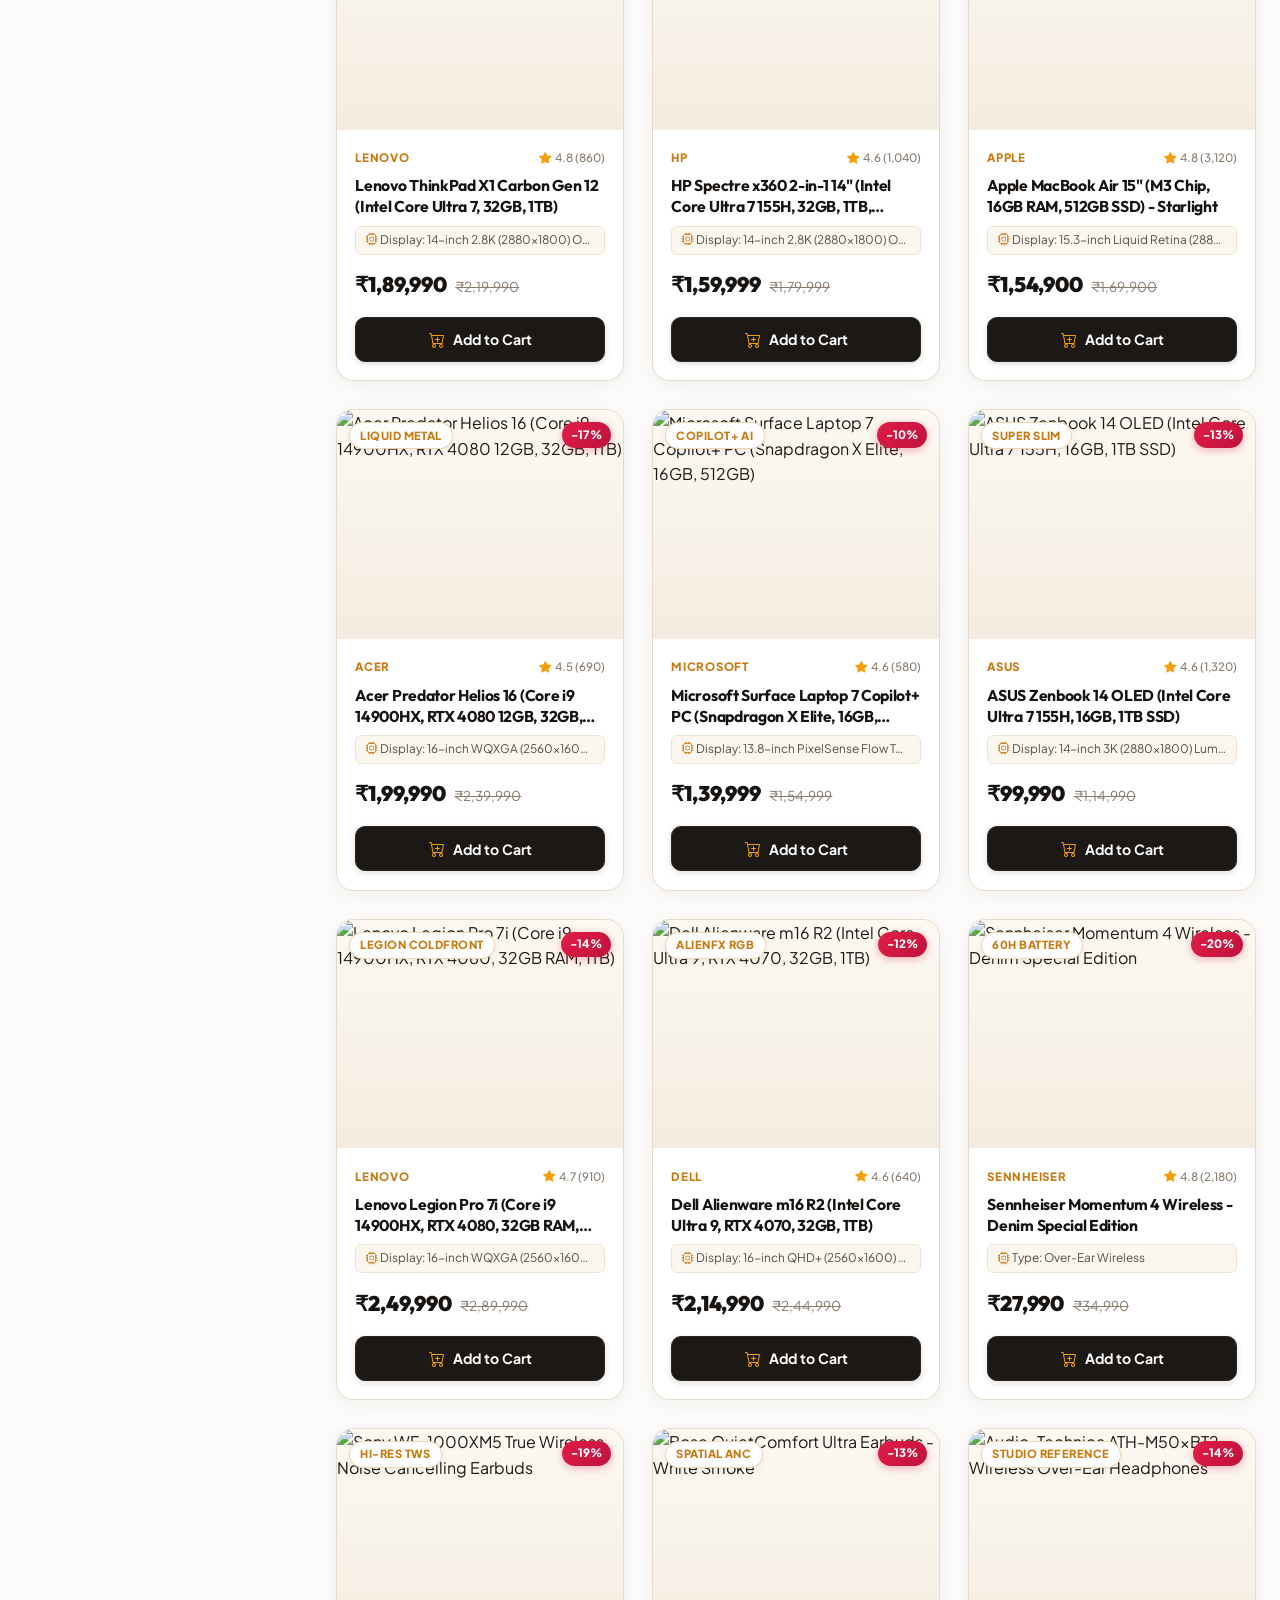
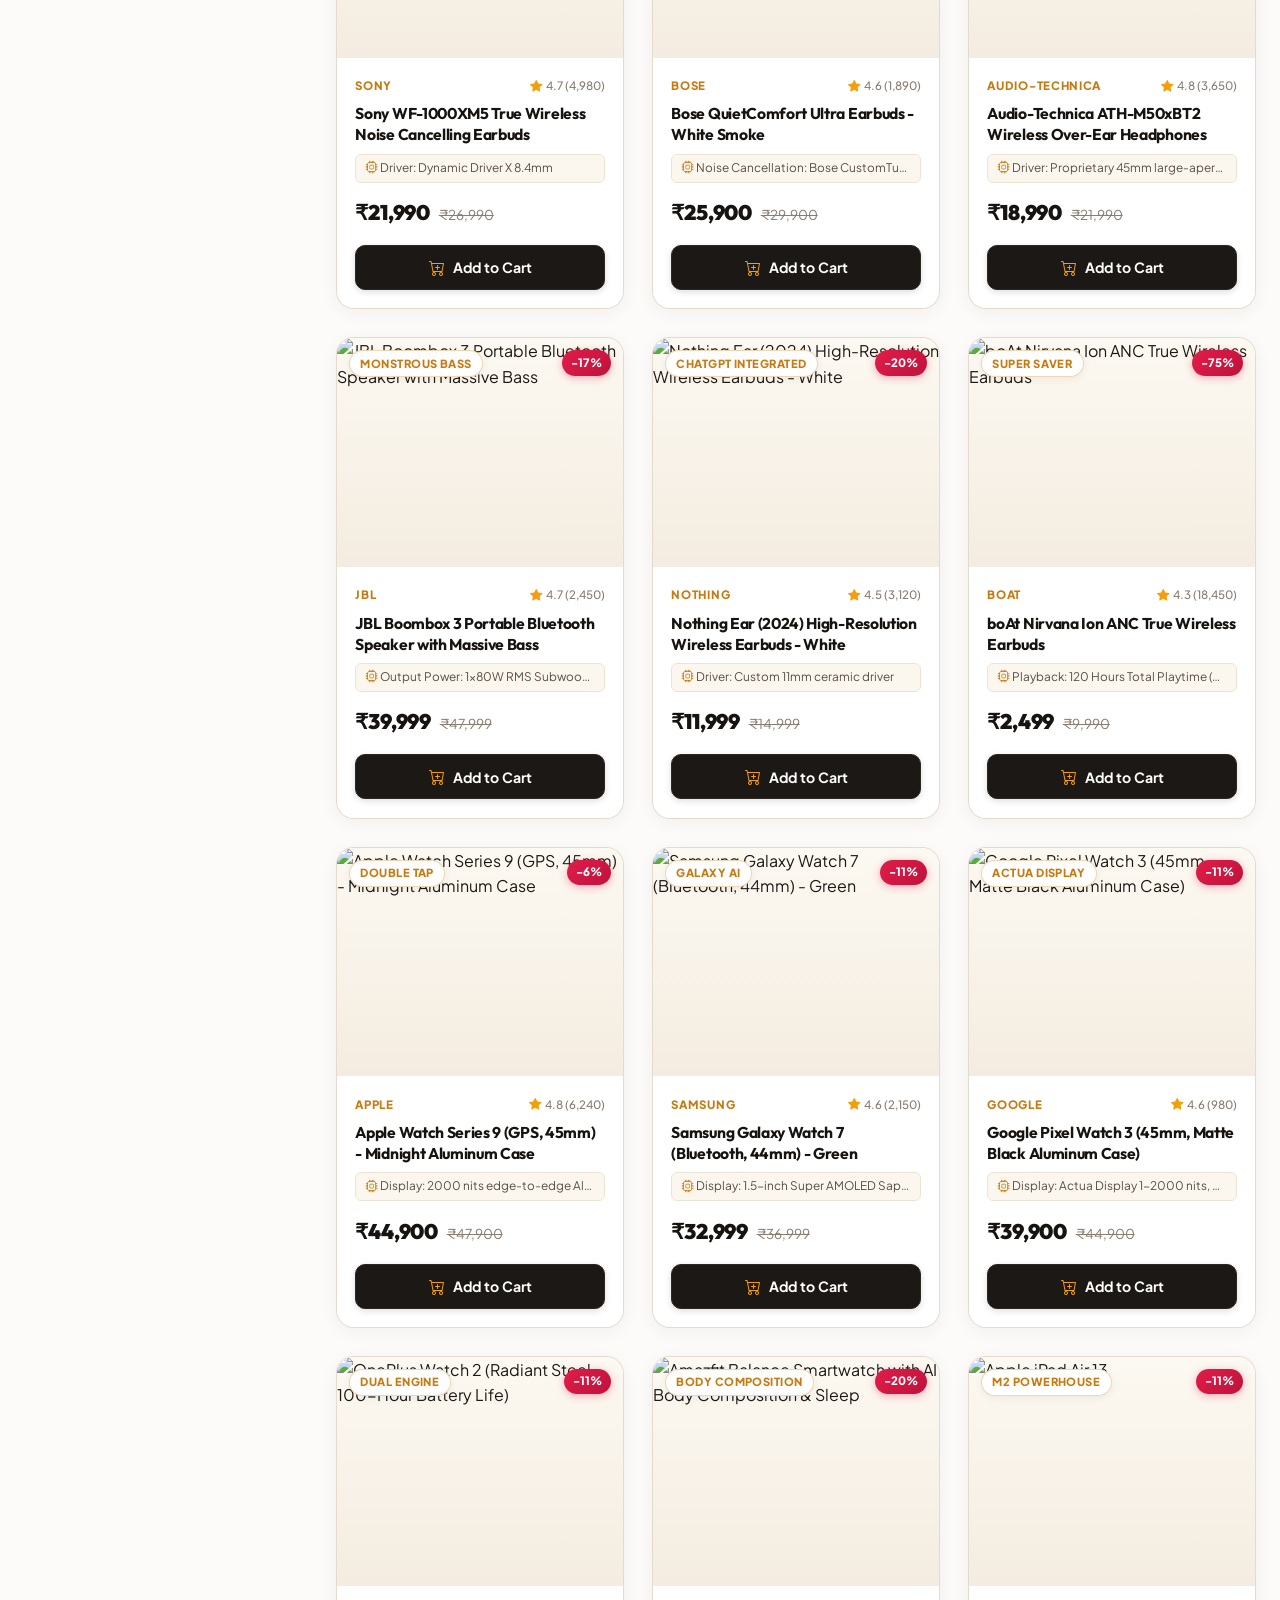
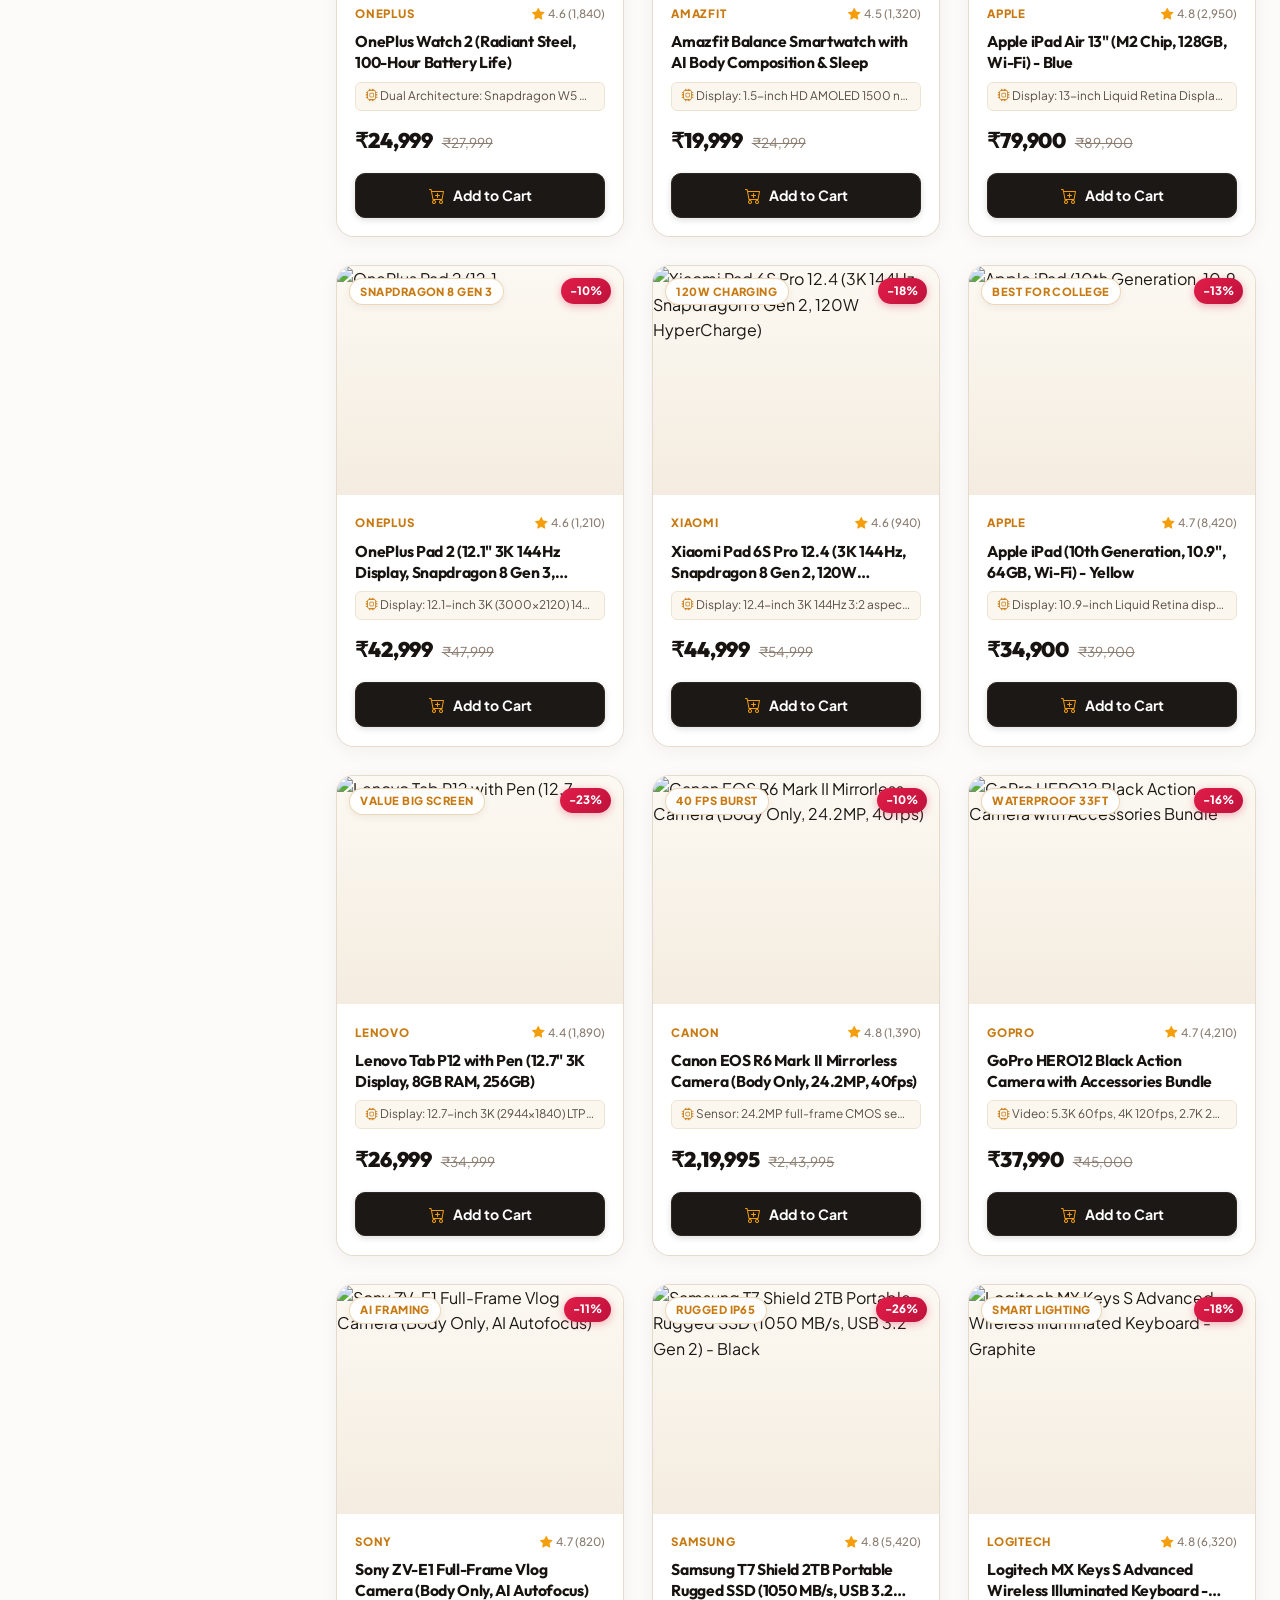
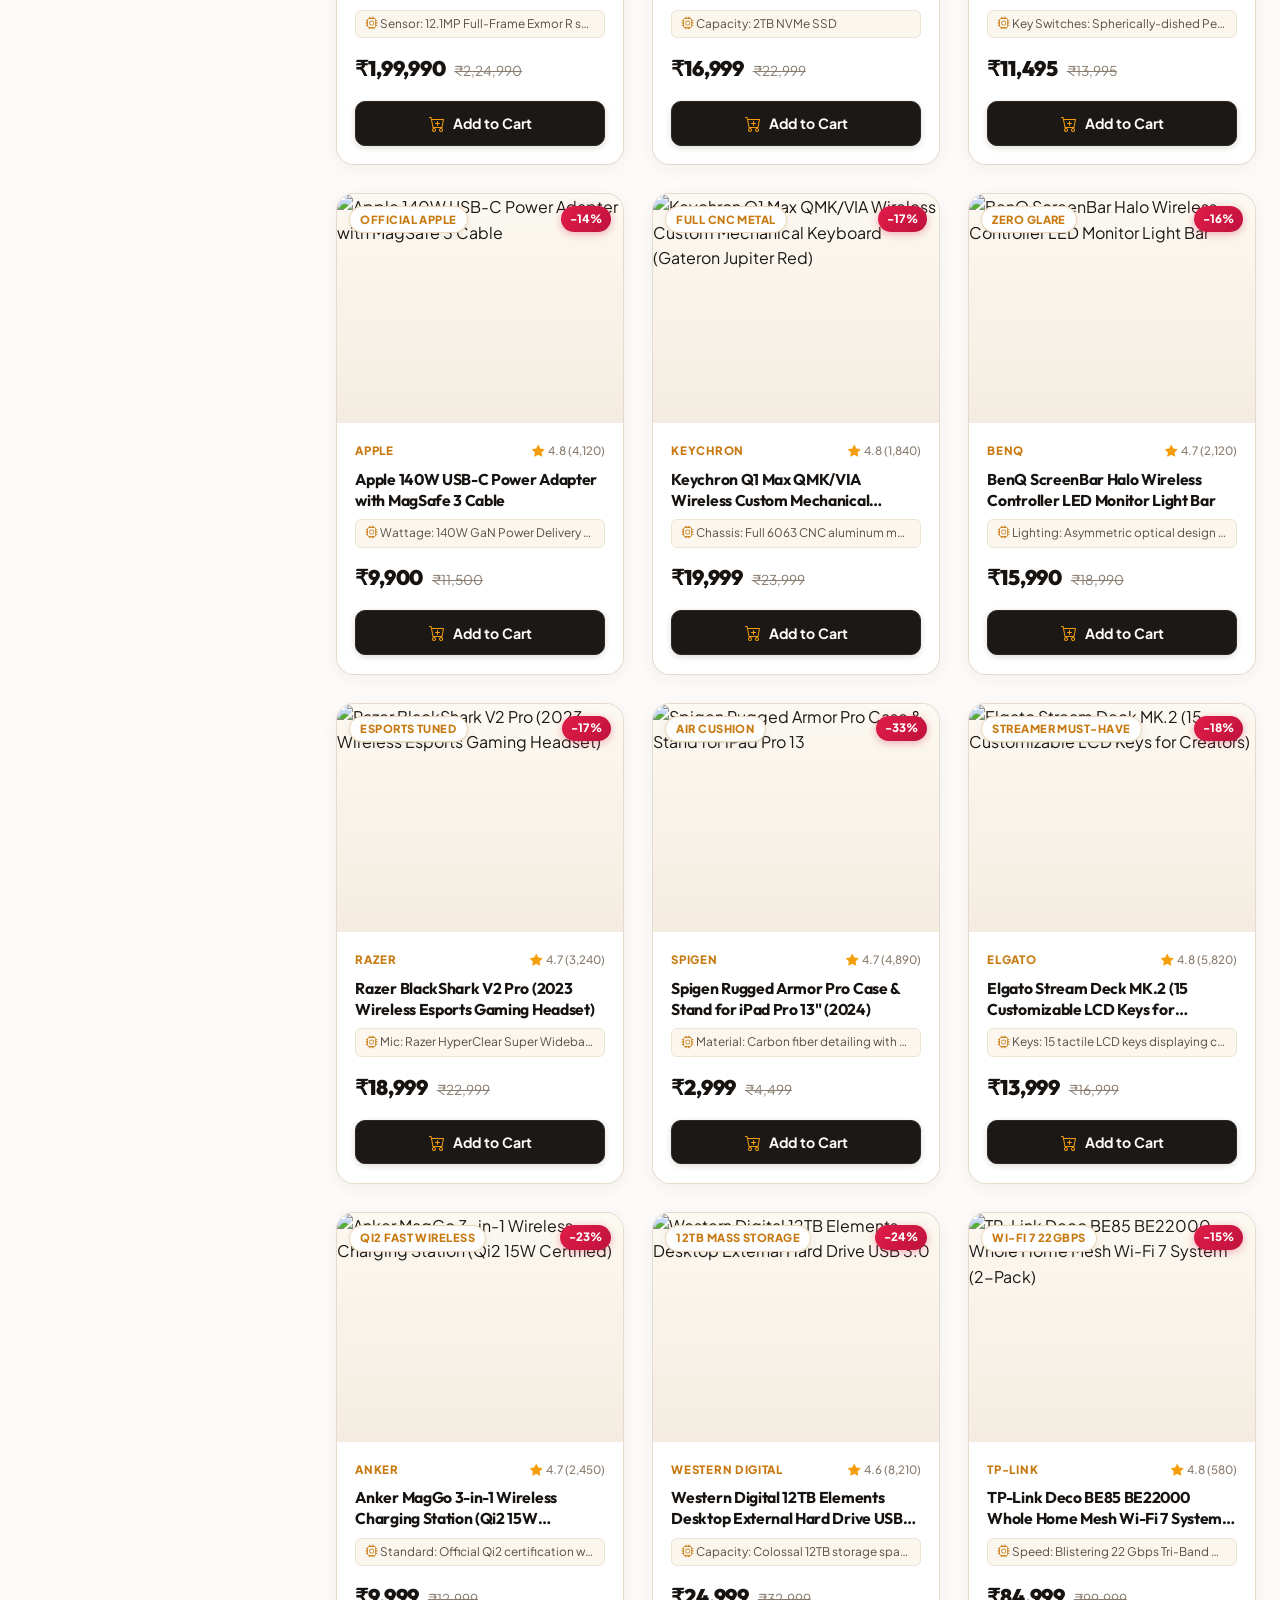
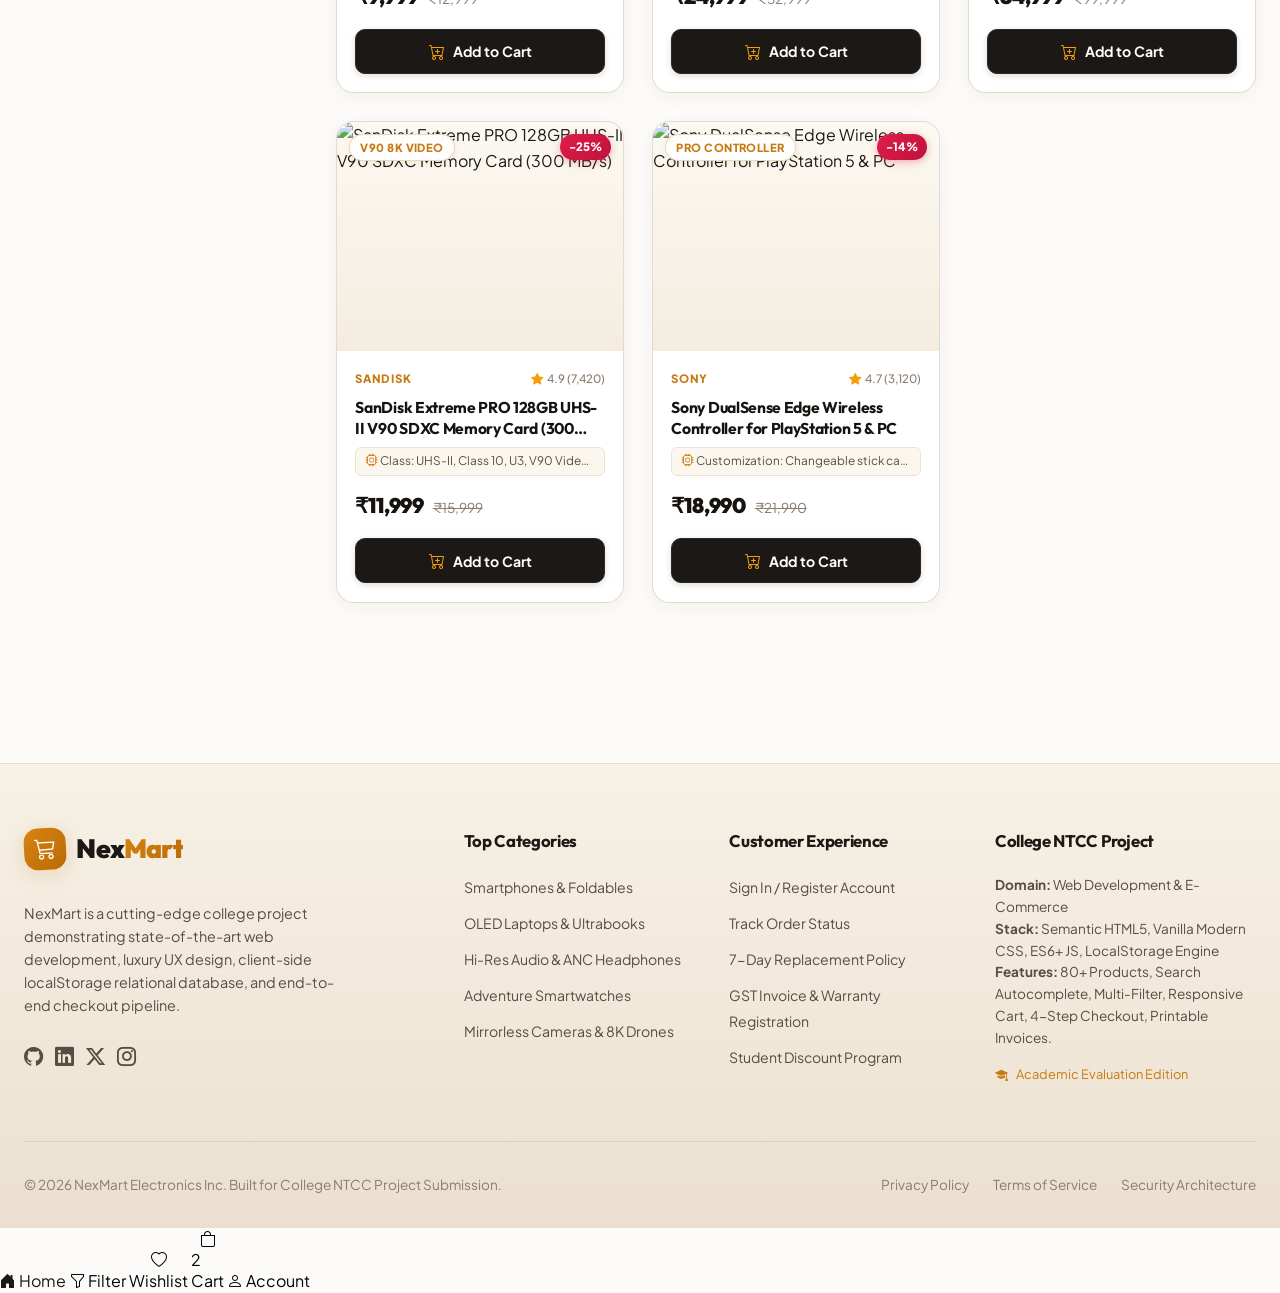
==== commit 8cefb402: "feat: luxury mobile app UI overhaul, fixed bottom navigation bar, and high-contrast cards" ====
--- a/index.html
+++ b/index.html
@@ -15,7 +15,7 @@
   <link rel="stylesheet" href="https://cdn.jsdelivr.net/npm/bootstrap-icons@1.11.3/font/bootstrap-icons.min.css">
 
   <!-- Main Stylesheet -->
-  <link rel="stylesheet" href="css/style.css?v=8">
+  <link rel="stylesheet" href="css/style.css?v=9">
 </head>
 <body>
 
@@ -927,9 +927,39 @@
     </div>
   </footer>
 
+  <!-- Fixed Mobile App Bottom Navigation Bar -->
+  <nav class="mobile-bottom-nav">
+    <a href="#" class="mobile-nav-item active" id="mob-nav-home" title="Home">
+      <i class="bi bi-house-door-fill"></i>
+      <span>Home</span>
+    </a>
+    <button class="mobile-nav-item" id="mob-nav-filter" title="Filter & Categories">
+      <i class="bi bi-funnel"></i>
+      <span>Filter</span>
+    </button>
+    <button class="mobile-nav-item" id="mob-nav-wishlist" title="Saved Wishlist">
+      <div class="mob-icon-wrap">
+        <i class="bi bi-heart"></i>
+        <span id="mob-wishlist-badge" class="mob-nav-badge" style="display:none;">0</span>
+      </div>
+      <span>Wishlist</span>
+    </button>
+    <button class="mobile-nav-item" id="mob-nav-cart" title="Shopping Cart">
+      <div class="mob-icon-wrap">
+        <i class="bi bi-bag"></i>
+        <span id="mob-cart-badge" class="mob-nav-badge" style="display:none;">0</span>
+      </div>
+      <span>Cart</span>
+    </button>
+    <button class="mobile-nav-item" id="mob-nav-account" title="My Account">
+      <i class="bi bi-person"></i>
+      <span>Account</span>
+    </button>
+  </nav>
+
   <!-- Scripts -->
-  <script src="data/products.js?v=7"></script>
-  <script src="js/store.js?v=7"></script>
-  <script src="js/app.js?v=7"></script>
+  <script src="data/products.js?v=9"></script>
+  <script src="js/store.js?v=9"></script>
+  <script src="js/app.js?v=9"></script>
 </body>
 </html>
--- a/css/style.css
+++ b/css/style.css
@@ -468,55 +468,67 @@
 
 /* Secondary Category Navigation Bar */
 .category-nav-bar {
-  background: #f5efe3;
-  border-top: 1px solid var(--border-subtle);
-  padding: 0.45rem 0;
+  background: rgba(247, 243, 235, 0.95);
+  border-top: 1px solid rgba(228, 218, 204, 0.7);
+  border-bottom: 1px solid rgba(228, 218, 204, 0.5);
+  padding: 0.5rem 0;
   overflow-x: auto;
+  scrollbar-width: none;
+  -ms-overflow-style: none;
+}
+
+.category-nav-bar::-webkit-scrollbar {
+  display: none;
 }
 
 .category-nav-list {
   display: flex;
   align-items: center;
-  gap: 0.5rem;
+  gap: 0.6rem;
   list-style: none;
   white-space: nowrap;
+  padding: 2px 0;
 }
 
 .cat-pill {
   display: flex;
   align-items: center;
   gap: 0.5rem;
-  padding: 0.45rem 1rem;
+  padding: 0.45rem 1.05rem;
   border-radius: var(--radius-full);
-  font-size: 0.88rem;
+  font-size: 0.85rem;
   font-weight: 600;
-  color: var(--text-secondary);
-  background: transparent;
-  border: 1px solid transparent;
-  transition: all var(--transition-normal);
+  color: #4a4036;
+  background: #ffffff;
+  border: 1px solid rgba(220, 205, 185, 0.7);
+  box-shadow: 0 1px 4px rgba(60, 45, 30, 0.04);
+  transition: all 0.2s cubic-bezier(0.16, 1, 0.3, 1);
   cursor: pointer;
 }
 
 .cat-pill i {
-  font-size: 1.05rem;
+  font-size: 0.95rem;
   color: var(--accent-gold);
+  transition: transform 0.2s ease;
 }
 
 .cat-pill:hover {
-  color: var(--text-primary);
-  background: #ffffff;
-  border-color: var(--border-subtle);
+  color: #171310;
+  border-color: var(--accent-gold);
+  transform: translateY(-1px);
+  box-shadow: 0 4px 12px rgba(200, 122, 18, 0.15);
 }
 
 .cat-pill.active {
-  background: var(--gradient-gold);
+  background: linear-gradient(135deg, #1c1815 0%, #110e0c 100%);
   color: #ffffff;
+  border-color: #1c1815;
   font-weight: 700;
-  box-shadow: 0 3px 12px rgba(200, 122, 18, 0.3);
+  box-shadow: 0 4px 14px rgba(28, 24, 21, 0.25);
 }
 
 .cat-pill.active i {
-  color: #ffffff;
+  color: #f59e0b;
 }
 
 /* ================= Hero Section ================= */
@@ -1082,21 +1094,21 @@
 /* Product Card */
 .product-card {
   background: #ffffff;
-  border: 1px solid var(--border-subtle);
-  border-radius: var(--radius-md);
+  border: 1px solid rgba(225, 212, 196, 0.85);
+  border-radius: 18px;
   overflow: hidden;
   display: flex;
   flex-direction: column;
-  transition: all var(--transition-normal);
+  transition: all 0.3s cubic-bezier(0.16, 1, 0.3, 1);
   position: relative;
-  box-shadow: 0 4px 16px rgba(80, 60, 40, 0.06);
+  box-shadow: 0 4px 18px rgba(55, 38, 20, 0.05);
   backdrop-filter: var(--glass-backdrop);
 }
 
 .product-card:hover {
   transform: translateY(-6px);
-  border-color: rgba(200, 122, 18, 0.4);
-  box-shadow: 0 16px 36px rgba(80, 60, 40, 0.12), 0 0 20px rgba(200, 122, 18, 0.1);
+  border-color: rgba(200, 122, 18, 0.55);
+  box-shadow: 0 18px 40px rgba(55, 38, 20, 0.12), 0 0 24px rgba(200, 122, 18, 0.1);
   background: #ffffff;
 }
 
@@ -1104,8 +1116,8 @@
 .card-media {
   position: relative;
   width: 100%;
-  padding-top: 75%; /* 4:3 Aspect Ratio */
-  background: #f5efe4;
+  padding-top: 80%; /* Balanced aspect ratio */
+  background: linear-gradient(180deg, #fcf9f2 0%, #f4ece0 100%);
   overflow: hidden;
 }
 
@@ -1116,7 +1128,7 @@
   width: 100%;
   height: 100%;
   object-fit: cover;
-  transition: transform var(--transition-slow);
+  transition: transform 0.5s cubic-bezier(0.16, 1, 0.3, 1);
 }
 
 .product-card:hover .card-img {
@@ -1126,45 +1138,46 @@
 /* Badges */
 .card-badge {
   position: absolute;
-  top: 0.85rem;
-  left: 0.85rem;
-  background: #ffffff;
+  top: 0.75rem;
+  left: 0.75rem;
+  background: rgba(255, 255, 255, 0.95);
   color: var(--accent-gold);
   border: 1px solid rgba(200, 122, 18, 0.3);
-  box-shadow: 0 2px 6px rgba(80, 60, 40, 0.08);
-  padding: 0.25rem 0.65rem;
+  box-shadow: 0 2px 8px rgba(0, 0, 0, 0.06);
+  padding: 0.22rem 0.65rem;
   border-radius: var(--radius-full);
-  font-size: 0.72rem;
+  font-size: 0.7rem;
   font-weight: 800;
   text-transform: uppercase;
-  letter-spacing: 0.05em;
+  letter-spacing: 0.04em;
   backdrop-filter: blur(8px);
   z-index: 2;
 }
 
 .card-discount-tag {
   position: absolute;
-  top: 0.85rem;
-  right: 0.85rem;
-  background: var(--accent-red);
+  top: 0.75rem;
+  right: 0.75rem;
+  background: linear-gradient(135deg, #e11d48 0%, #be123c 100%);
   color: #fff;
   font-size: 0.72rem;
   font-weight: 800;
-  padding: 0.2rem 0.5rem;
-  border-radius: 4px;
+  padding: 0.22rem 0.55rem;
+  border-radius: var(--radius-full);
+  box-shadow: 0 2px 8px rgba(225, 29, 72, 0.35);
   z-index: 2;
 }
 
 /* Floating Quick Action Overlay */
 .card-actions-overlay {
   position: absolute;
-  bottom: 0.85rem;
-  right: 0.85rem;
-  display: flex;
-  gap: 0.4rem;
+  bottom: 0.75rem;
+  right: 0.75rem;
+  display: flex;
+  gap: 0.45rem;
   opacity: 0;
-  transform: translateY(10px);
-  transition: all var(--transition-normal);
+  transform: translateY(8px);
+  transition: all 0.25s cubic-bezier(0.16, 1, 0.3, 1);
   z-index: 3;
 }
 
@@ -1177,82 +1190,86 @@
   width: 36px;
   height: 36px;
   border-radius: var(--radius-full);
-  background: #ffffff;
+  background: rgba(255, 255, 255, 0.96);
   color: var(--text-primary);
-  border: 1px solid var(--border-subtle);
-  box-shadow: 0 2px 8px rgba(80, 60, 40, 0.1);
+  border: 1px solid rgba(220, 205, 185, 0.65);
+  box-shadow: 0 3px 10px rgba(60, 45, 30, 0.12);
   display: flex;
   align-items: center;
   justify-content: center;
-  font-size: 1rem;
+  font-size: 0.95rem;
   backdrop-filter: blur(8px);
-  transition: all var(--transition-fast);
+  transition: all 0.2s ease;
+  cursor: pointer;
 }
 
 .card-action-btn:hover {
-  background: var(--accent-gold);
+  background: var(--gradient-gold);
   color: #ffffff;
   border-color: var(--accent-gold);
   transform: scale(1.1);
+  box-shadow: 0 4px 14px rgba(200, 122, 18, 0.4);
 }
 
 .card-action-btn.active-wishlist {
   background: #fef2f2;
-  color: var(--accent-red);
+  color: #e11d48;
   border-color: #fca5a5;
-  box-shadow: 0 2px 8px rgba(220, 38, 38, 0.18);
-}
-
+  box-shadow: 0 2px 8px rgba(225, 29, 72, 0.25);
+}
 
 /* Card Body */
 .card-body {
-  padding: 1.25rem;
+  padding: 1.15rem;
   display: flex;
   flex-direction: column;
   flex: 1;
+  background: #ffffff;
 }
 
 .card-meta {
   display: flex;
   justify-content: space-between;
   align-items: center;
-  margin-bottom: 0.5rem;
-  font-size: 0.8rem;
+  margin-bottom: 0.45rem;
+  font-size: 0.78rem;
 }
 
 .card-brand {
-  color: var(--text-muted);
+  color: var(--accent-gold);
   text-transform: uppercase;
+  font-weight: 800;
+  letter-spacing: 0.06em;
+  font-size: 0.72rem;
+}
+
+.card-rating {
+  display: flex;
+  align-items: center;
+  gap: 0.25rem;
+  color: #f59e0b;
   font-weight: 700;
-  letter-spacing: 0.05em;
-}
-
-.card-rating {
-  display: flex;
-  align-items: center;
-  gap: 0.3rem;
-  color: #fbbf24;
-  font-weight: 700;
+  font-size: 0.78rem;
 }
 
 .card-rating span {
   color: var(--text-muted);
-  font-size: 0.75rem;
-  font-weight: normal;
+  font-size: 0.72rem;
+  font-weight: 500;
 }
 
 .card-title {
-  font-size: 1.05rem;
+  font-size: 0.98rem;
   font-weight: 700;
   line-height: 1.35;
-  margin-bottom: 0.6rem;
-  color: var(--text-primary);
+  margin-bottom: 0.5rem;
+  color: #171310;
   display: -webkit-box;
   -webkit-line-clamp: 2;
   -webkit-box-orient: vertical;
   overflow: hidden;
   height: 2.7em;
-  transition: color var(--transition-fast);
+  transition: color 0.2s ease;
 }
 
 .product-card:hover .card-title {
@@ -1261,62 +1278,81 @@
 
 /* Feature snippets pill */
 .card-spec-pill {
-  font-size: 0.75rem;
+  font-size: 0.74rem;
   color: var(--text-secondary);
-  background: #f6f0e4;
+  background: #fbf7ef;
   padding: 0.25rem 0.6rem;
-  border-radius: var(--radius-sm);
-  margin-bottom: 1rem;
+  border-radius: 6px;
+  margin-bottom: 0.85rem;
   white-space: nowrap;
   overflow: hidden;
   text-overflow: ellipsis;
-  border: 1px solid #ebd9c2;
+  border: 1px solid #ede3d2;
 }
 
 /* Price Box */
 .card-price-row {
   display: flex;
   align-items: baseline;
-  gap: 0.6rem;
+  gap: 0.55rem;
   margin-top: auto;
-  margin-bottom: 1.1rem;
+  margin-bottom: 0.95rem;
 }
 
 .current-price {
-  font-size: 1.4rem;
+  font-size: 1.32rem;
   font-weight: 900;
-  color: var(--accent-gold);
+  color: #171310;
   font-family: var(--font-heading);
+  letter-spacing: -0.01em;
 }
 
 .original-price {
-  font-size: 0.9rem;
+  font-size: 0.85rem;
   color: var(--text-muted);
   text-decoration: line-through;
 }
 
-/* Add to Cart Button on Card */
+/* Add to Cart Button on Card - High Contrast Luxury Obsidian */
 .btn-card-add {
   width: 100%;
-  background: #fbf7ef;
-  color: var(--text-primary);
-  border: 1.5px solid var(--border-subtle);
-  padding: 0.75rem;
-  border-radius: var(--radius-sm);
+  background: #1c1815;
+  color: #ffffff;
+  border: 1px solid #2e2620;
+  padding: 0.68rem 0.85rem;
+  border-radius: 10px;
   font-weight: 700;
-  font-size: 0.92rem;
+  font-size: 0.88rem;
   display: flex;
   align-items: center;
   justify-content: center;
   gap: 0.5rem;
-  transition: all var(--transition-normal);
+  transition: all 0.25s cubic-bezier(0.16, 1, 0.3, 1);
+  box-shadow: 0 2px 6px rgba(28, 24, 21, 0.15);
+  cursor: pointer;
+}
+
+.btn-card-add i {
+  color: #f59e0b;
+  font-size: 1rem;
+  transition: transform 0.2s ease;
 }
 
 .btn-card-add:hover {
   background: var(--gradient-gold);
+  border-color: var(--accent-gold);
   color: #ffffff;
-  border-color: var(--accent-gold);
-  box-shadow: 0 4px 15px rgba(200, 122, 18, 0.35);
+  transform: translateY(-2px);
+  box-shadow: 0 6px 20px rgba(200, 122, 18, 0.4);
+}
+
+.btn-card-add:hover i {
+  color: #ffffff;
+  transform: scale(1.15);
+}
+
+.btn-card-add:active {
+  transform: scale(0.98);
 }
 
 .btn-card-add.in-cart {
@@ -2394,7 +2430,6 @@
   .hero-title { font-size: 3rem; }
   .hero-subtitle { font-size: 1.05rem; }
 
-  /* Hide sidebar, show filter as mobile drawer */
   .catalog-layout {
     grid-template-columns: 1fr;
     gap: 1.5rem;
@@ -2425,42 +2460,120 @@
     transition: left 0.35s cubic-bezier(0.16, 1, 0.3, 1);
   }
 
-  .filter-sidebar.mobile-open {
-    left: 0;
-  }
-
-  .filter-sidebar .mobile-only {
-    display: flex !important;
-  }
-
-  .checkout-grid {
-    grid-template-columns: 1fr;
-    gap: 1.5rem;
-  }
-
-  .footer-grid {
-    grid-template-columns: 1fr 1fr;
-    gap: 2rem;
-  }
-
-  .action-label-box {
-    display: none !important;
-  }
-
+  .filter-sidebar.mobile-open { left: 0; }
+  .filter-sidebar .mobile-only { display: flex !important; }
+
+  .checkout-grid { grid-template-columns: 1fr; gap: 1.5rem; }
+  .footer-grid { grid-template-columns: 1fr 1fr; gap: 2rem; }
+  .action-label-box { display: none !important; }
   .header-actions { gap: 0.75rem; }
 }
 
-/* ---- Tablet Portrait (<= 768px) ---- */
+/* ---- Tablet Portrait & Large Phones (<= 768px) ---- */
 @media (max-width: 768px) {
   html { font-size: 15px; }
-
+  body {
+    overflow-x: hidden;
+    padding-bottom: 74px; /* Space for fixed mobile bottom nav bar */
+  }
   .container { padding: 0 1rem; }
 
+  /* Fixed Mobile App Bottom Navigation Bar */
+  .mobile-bottom-nav {
+    display: flex;
+    position: fixed;
+    bottom: 0;
+    left: 0;
+    right: 0;
+    height: 64px;
+    background: rgba(255, 255, 255, 0.96);
+    backdrop-filter: blur(20px);
+    -webkit-backdrop-filter: blur(20px);
+    border-top: 1px solid rgba(220, 205, 185, 0.75);
+    z-index: 2000;
+    align-items: center;
+    justify-content: space-around;
+    padding: 0 0.5rem;
+    box-shadow: 0 -4px 20px rgba(60, 45, 30, 0.08);
+  }
+
+  .mobile-nav-item {
+    display: flex;
+    flex-direction: column;
+    align-items: center;
+    justify-content: center;
+    gap: 3px;
+    background: transparent;
+    border: none;
+    color: var(--text-secondary);
+    font-size: 0.72rem;
+    font-weight: 600;
+    font-family: var(--font-body);
+    padding: 0.35rem 0.6rem;
+    border-radius: 12px;
+    transition: all 0.2s ease;
+    cursor: pointer;
+    text-decoration: none;
+    position: relative;
+    flex: 1;
+    max-width: 72px;
+  }
+
+  .mobile-nav-item i {
+    font-size: 1.25rem;
+    line-height: 1;
+    transition: transform 0.2s ease;
+  }
+
+  .mobile-nav-item.active,
+  .mobile-nav-item:active {
+    color: var(--accent-gold);
+  }
+
+  .mobile-nav-item.active i {
+    transform: scale(1.1);
+    color: var(--accent-gold);
+  }
+
+  .mob-icon-wrap {
+    position: relative;
+    display: inline-flex;
+    align-items: center;
+    justify-content: center;
+  }
+
+  .mob-nav-badge {
+    position: absolute;
+    top: -5px;
+    right: -10px;
+    background: var(--gradient-gold);
+    color: #ffffff;
+    font-size: 0.62rem;
+    font-weight: 800;
+    min-width: 17px;
+    height: 17px;
+    border-radius: 9999px;
+    display: flex;
+    align-items: center;
+    justify-content: center;
+    padding: 0 4px;
+    box-shadow: 0 2px 6px rgba(200, 122, 18, 0.4);
+    border: 1.5px solid #ffffff;
+  }
+
+  /* Header sticky & blur */
+  .site-header {
+    position: sticky;
+    top: 0;
+    z-index: 1000;
+    background: rgba(252, 251, 249, 0.95);
+    backdrop-filter: blur(20px);
+    -webkit-backdrop-filter: blur(20px);
+    border-bottom: 1px solid rgba(228, 218, 204, 0.8);
+  }
+
   /* Announcement bar */
-  .top-bar {
-    padding: 0.4rem 1rem;
-    font-size: 0.78rem;
-  }
+  .top-bar { padding: 0.4rem 1rem; font-size: 0.78rem; }
   .top-bar-content {
     flex-direction: column;
     gap: 0.4rem;
@@ -2469,68 +2582,46 @@
   .top-links {
     flex-wrap: wrap;
     justify-content: center;
-    gap: 0.5rem 1rem;
+    gap: 0.5rem 0.85rem;
     font-size: 0.75rem;
   }
-  /* Hide secondary links on mobile to avoid overflow */
   .top-links a:nth-child(n+3) { display: none; }
 
-  /* Header navigation */
+  /* Header */
   .nav-main {
     flex-wrap: wrap;
     gap: 0.6rem;
-    padding: 0.75rem 0;
+    padding: 0.65rem 0;
   }
   .brand-logo { font-size: 1.35rem; }
-  .logo-icon-box {
-    width: 36px;
-    height: 36px;
-    font-size: 1.1rem;
-  }
+  .logo-icon-box { width: 36px; height: 36px; font-size: 1.1rem; }
   .header-actions { gap: 0.5rem; }
-  .action-btn {
-    padding: 0.5rem 0.6rem;
-    gap: 0.4rem;
-  }
+  .action-btn { padding: 0.5rem 0.6rem; gap: 0.4rem; }
   .action-icon { font-size: 1.2rem; }
-
-  /* Search goes full width on wrap */
-  .header-search {
-    order: 3;
-    max-width: 100%;
-    width: 100%;
-  }
+  .header-search { order: 3; max-width: 100%; width: 100%; }
+  .search-input { font-size: 0.88rem; }
+
+  /* Category nav */
+  .category-nav-bar { padding: 0.4rem 0; }
+  .cat-pill { padding: 0.4rem 0.85rem; font-size: 0.82rem; }
+  .cat-pill i { font-size: 0.95rem; }
 
   /* Hero */
   .hero-section { padding: 2rem 0 1.5rem; }
   .hero-title { font-size: 2.25rem; }
-  .hero-subtitle {
-    font-size: 0.95rem;
-    margin-bottom: 1.5rem;
-  }
-  .hero-cta-group {
-    gap: 0.75rem;
-  }
-  .btn-primary,
-  .btn-secondary {
-    padding: 0.75rem 1.5rem;
-    font-size: 0.95rem;
-  }
+  .hero-subtitle { font-size: 0.95rem; margin-bottom: 1.5rem; }
+  .hero-cta-group { gap: 0.75rem; }
+  .btn-primary, .btn-secondary { padding: 0.75rem 1.5rem; font-size: 0.95rem; }
   .hero-featured-image { height: 240px; }
   .hero-deal-title { font-size: 1.1rem; }
   .hero-deal-price { font-size: 1.3rem; }
-
   .hero-perks {
     grid-template-columns: 1fr 1fr;
     gap: 1rem;
     margin-top: 2rem;
     padding-top: 1.5rem;
   }
-  .perk-icon-wrap {
-    width: 40px;
-    height: 40px;
-    font-size: 1.15rem;
-  }
+  .perk-icon-wrap { width: 40px; height: 40px; font-size: 1.15rem; }
   .perk-info h4 { font-size: 0.88rem; }
   .perk-info p { font-size: 0.75rem; }
 
@@ -2542,11 +2633,7 @@
     gap: 1rem;
     margin: 1.5rem 0 2rem;
   }
-  .flash-title-wrap {
-    flex-direction: column;
-    text-align: center;
-    gap: 0.75rem;
-  }
+  .flash-title-wrap { flex-direction: column; text-align: center; gap: 0.75rem; }
   .flash-timer { justify-content: center; }
   .timer-box { min-width: 50px; padding: 0.4rem 0.65rem; }
   .timer-val { font-size: 1.2rem; }
@@ -2565,49 +2652,44 @@
     flex-wrap: wrap;
     gap: 0.6rem;
   }
-  .sort-select {
-    flex: 1;
-    min-width: 140px;
-    font-size: 0.85rem;
-  }
+  .sort-select { flex: 1; min-width: 140px; font-size: 0.85rem; }
   .product-grid {
     grid-template-columns: repeat(auto-fill, minmax(200px, 1fr));
     gap: 1rem;
   }
   .product-grid.list-view .product-card { flex-direction: column; }
-  .product-grid.list-view .card-media {
-    width: 100%;
-    padding-top: 65%;
-  }
+  .product-grid.list-view .card-media { width: 100%; padding-top: 65%; }
 
   /* Cart Drawer */
-  .cart-drawer { max-width: 100vw; }
-  .drawer-header { padding: 1rem 1rem; }
-  .drawer-body { padding: 1rem; }
+  .cart-drawer { max-width: 100vw; width: 100%; }
+  .drawer-header { padding: 1rem; }
+  .drawer-body { padding: 1rem; gap: 1rem; }
   .drawer-footer { padding: 1rem; }
+  .cart-item-img { width: 65px; height: 65px; }
+  .cart-item-title { font-size: 0.88rem; }
+  .cart-item-price { font-size: 0.95rem; margin-bottom: 0.4rem; }
+  .coupon-input-group { flex-direction: column; }
+  .btn-apply-coupon { width: 100%; padding: 0.65rem 1rem; justify-content: center; }
+  .drawer-coupon-box { padding: 0.85rem 1rem; }
+  .summary-line.total-line { font-size: 1.15rem; }
 
   /* Modals */
-  .modal-overlay { padding: 0.75rem; }
-  .modal-container {
-    padding: 1.5rem 1.25rem;
-    max-height: 94vh;
-  }
-  .checkout-modal-container { padding: 1.5rem 1rem; }
-  .quick-view-grid {
-    grid-template-columns: 1fr;
-    padding: 1.25rem 0.5rem;
-    gap: 1.5rem;
-  }
-  .quick-view-gallery img { height: 240px; }
+  .modal-overlay { padding: 0.5rem; }
+  .modal-container { padding: 1.5rem 1rem; max-height: 95vh; }
+  .btn-modal-close { top: 0.75rem; right: 0.75rem; width: 36px; height: 36px; }
+  .checkout-modal-container { padding: 1.25rem 0.85rem; }
+  .quick-view-grid { grid-template-columns: 1fr; padding: 1rem 0.5rem; gap: 1.25rem; }
+  .quick-view-gallery img { height: 230px; }
 
   /* Checkout stepper */
   .stepper-header { margin-bottom: 1.5rem; }
-  .step-circle {
-    width: 34px;
-    height: 34px;
-    font-size: 0.85rem;
-  }
+  .stepper-header::before { top: 16px; left: 25px; right: 25px; }
+  .step-circle { width: 34px; height: 34px; font-size: 0.85rem; }
   .step-label { font-size: 0.7rem; }
+
+  /* Checkout buttons */
+  .btn-checkout-now { font-size: 0.95rem; padding: 0.85rem; }
+  #btn-proceed-step, #btn-back-step { font-size: 0.9rem; padding: 0.75rem 1.25rem; }
 
   /* Credit Card */
   .credit-card-preview {
@@ -2616,203 +2698,278 @@
     min-height: 180px;
     padding: 1.25rem;
   }
-  .card-number-display {
-    font-size: 1.1rem;
-    letter-spacing: 0.12em;
-    margin: 1rem 0;
-  }
+  .card-number-display { font-size: 1.1rem; letter-spacing: 0.12em; margin: 0.85rem 0; }
+  .card-holder-name { max-width: 160px; font-size: 0.8rem; }
+
+  /* Payment tabs horizontal scroll on tablet */
+  .payment-tabs { gap: 0.5rem; }
+  .pay-tab-btn { padding: 0.6rem 1rem; font-size: 0.82rem; }
 
   /* Orders timeline */
   .order-tracker-timeline { margin: 1rem 0; }
-  .timeline-dot {
-    width: 30px;
-    height: 30px;
-    font-size: 0.82rem;
-  }
+  .timeline-dot { width: 30px; height: 30px; font-size: 0.82rem; }
   .timeline-step span { font-size: 0.62rem; }
+  .order-tracker-timeline::before { top: 14px; left: 20px; right: 20px; }
+
+  /* Order success */
+  .order-success-card { padding: 2rem 1rem; }
+  .success-check-icon { width: 64px; height: 64px; font-size: 2.2rem; }
+  .order-id-badge { font-size: 0.9rem; padding: 0.4rem 1rem; }
+
+  /* Auth modal */
+  .auth-modal-container { max-width: 100%; padding: 2rem 1.25rem; }
 
   /* Footer */
-  .site-footer {
-    padding: 3rem 0 1.5rem;
-    margin-top: 3rem;
-  }
-  .footer-grid {
-    grid-template-columns: 1fr;
-    gap: 2rem;
-  }
-  .footer-bottom {
-    flex-direction: column;
-    gap: 1rem;
-    text-align: center;
-  }
+  .site-footer { padding: 3rem 0 1.5rem; margin-top: 3rem; }
+  .footer-grid { grid-template-columns: 1fr; gap: 2rem; }
+  .footer-bottom { flex-direction: column; gap: 1rem; text-align: center; }
 
   /* Toast */
-  .toast-container {
-    left: 1rem;
-    right: 1rem;
-    bottom: 1rem;
-  }
-  .toast {
-    min-width: 0;
-    width: 100%;
-    max-width: 100%;
-  }
-
-  /* Auth modal grid to single col */
-  .auth-card-container {
-    grid-template-columns: 1fr !important;
-  }
-  .auth-promo-panel { display: none !important; }
+  .toast-container { left: 0.75rem; right: 0.75rem; bottom: 0.75rem; }
+  .toast { min-width: 0; width: 100%; max-width: 100%; padding: 0.85rem 1rem; }
+
+  /* Search dropdown */
+  .search-results-dropdown { max-height: 300px; }
+  .search-item { padding: 0.6rem 0.85rem; gap: 0.75rem; }
+  .search-item-img { width: 38px; height: 38px; }
+  .search-item-title { max-width: 200px; font-size: 0.85rem; }
 }
 
 /* ---- Mobile Phones (<= 480px) ---- */
 @media (max-width: 480px) {
   html { font-size: 14px; }
-
-  .container { padding: 0 0.85rem; }
+  body {
+    overflow-x: hidden;
+    padding-bottom: 74px;
+  }
+  .container { padding: 0 0.75rem; }
+
+  /* Top bar hidden */
+  .top-bar { display: none; }
 
   /* Header compact */
-  .nav-main { padding: 0.6rem 0; gap: 0.5rem; }
-  .brand-logo { font-size: 1.2rem; }
-  .logo-icon-box {
-    width: 34px;
-    height: 34px;
-    font-size: 1rem;
-  }
+  .nav-main { padding: 0.5rem 0; gap: 0.4rem; }
+  .brand-logo { font-size: 1.15rem; gap: 0.5rem; }
+  .logo-icon-box { width: 32px; height: 32px; font-size: 0.95rem; }
   .brand-tag { display: none; }
-  .header-actions { gap: 0.3rem; }
-  .action-btn { padding: 0.45rem 0.55rem; }
-  .action-icon { font-size: 1.15rem; }
-
-  /* Top bar: single-line compact */
-  .top-bar { display: none; }
+  .header-actions { gap: 0.25rem; }
+  .action-btn { padding: 0.4rem 0.5rem; border-radius: 10px; }
+  .action-icon { font-size: 1.1rem; }
+  .badge-counter { min-width: 18px; height: 18px; font-size: 0.65rem; }
+
+  /* Search compact */
+  .search-wrapper { padding: 0.3rem 0.4rem 0.3rem 0.85rem; }
+  .search-input { font-size: 0.85rem; padding: 0.25rem 0; }
+  .search-btn { width: 34px; height: 34px; font-size: 1rem; }
+
+  /* Category nav: compact touch scrollable */
+  .category-nav-bar { padding: 0.3rem 0; }
+  .cat-pill { padding: 0.35rem 0.7rem; font-size: 0.78rem; gap: 0.35rem; }
+  .cat-pill i { font-size: 0.88rem; }
 
   /* Hero section */
-  .hero-section { padding: 1.75rem 0 1.25rem; }
-  .hero-title { font-size: 2rem; }
-  .hero-subtitle {
-    font-size: 0.9rem;
-    margin-bottom: 1.25rem;
-  }
+  .hero-section { padding: 1.5rem 0 1rem; }
+  .hero-title { font-size: 1.85rem; line-height: 1.15; }
+  .hero-tag { font-size: 0.75rem; padding: 0.3rem 0.75rem; margin-bottom: 1rem; }
+  .hero-subtitle { font-size: 0.85rem; margin-bottom: 1rem; line-height: 1.5; }
   .hero-cta-group {
     flex-direction: column;
     width: 100%;
-    gap: 0.65rem;
+    gap: 0.5rem;
   }
   .hero-cta-group .btn-primary,
   .hero-cta-group .btn-secondary {
     width: 100%;
     justify-content: center;
-    padding: 0.85rem 1rem;
-  }
-  .hero-perks {
-    grid-template-columns: 1fr;
-    gap: 0.75rem;
-  }
+    padding: 0.75rem 1rem;
+    font-size: 0.9rem;
+  }
+  .hero-perks { grid-template-columns: 1fr; gap: 0.65rem; }
+  .perk-item { gap: 0.65rem; }
+  .perk-icon-wrap { width: 36px; height: 36px; font-size: 1rem; }
+  .perk-info h4 { font-size: 0.82rem; }
+  .perk-info p { font-size: 0.72rem; }
   .hero-deal-footer {
     flex-direction: column;
     align-items: flex-start;
-    gap: 1rem;
+    gap: 0.85rem;
   }
   .hero-deal-footer .btn-primary {
     width: 100%;
     justify-content: center;
   }
-  .hero-featured-image { height: 200px; }
-  .hero-showcase-card { padding: 1.25rem; }
-
-  /* 2-column product grid — mobile app feel */
+  .hero-featured-image { height: 180px; }
+  .hero-showcase-card { padding: 1rem; border-radius: 14px; }
+  .hero-deal-badge { top: 0.75rem; left: 0.75rem; font-size: 0.72rem; padding: 0.25rem 0.6rem; }
+  .hero-deal-title { font-size: 1rem; }
+  .hero-deal-price { font-size: 1.2rem; }
+  .hero-deal-old-price { font-size: 0.85rem; }
+
+  /* 2-column product grid — luxury native mobile app feel */
   .product-grid {
     grid-template-columns: repeat(2, 1fr);
-    gap: 0.65rem;
-  }
-  .card-body { padding: 0.75rem 0.65rem; }
-  .card-title {
-    font-size: 0.85rem;
-    height: 2.6em;
-  }
+    gap: 0.6rem;
+  }
+  .product-card {
+    border-radius: 14px;
+    border: 1px solid rgba(220, 205, 185, 0.75);
+    box-shadow: 0 2px 10px rgba(55, 38, 20, 0.05);
+  }
+  .card-media { padding-top: 85%; }
+  .card-body { padding: 0.65rem 0.55rem; }
+  .card-meta { margin-bottom: 0.35rem; }
+  .card-brand { font-size: 0.64rem; }
+  .card-rating { font-size: 0.65rem; gap: 0.2rem; }
+  .card-rating span { font-size: 0.6rem; }
+  .card-title { font-size: 0.82rem; height: 2.5em; margin-bottom: 0.35rem; line-height: 1.25; }
   .card-spec-pill { display: none; }
-  .current-price { font-size: 1.1rem; }
+  .card-price-row { margin-bottom: 0.55rem; gap: 0.35rem; }
+  .current-price { font-size: 1.05rem; }
+  .original-price { font-size: 0.72rem; }
+  
   .btn-card-add {
-    padding: 0.55rem 0.4rem;
-    font-size: 0.8rem;
-    gap: 0.35rem;
-  }
+    padding: 0.52rem 0.35rem;
+    font-size: 0.76rem;
+    gap: 0.3rem;
+    border-radius: 8px;
+    height: 35px;
+  }
+  .btn-card-add i { font-size: 0.88rem; }
+
+  /* Wishlist button prominent at top right of image on mobile */
   .card-actions-overlay {
-    opacity: 1; /* Always show on touch devices */
-    transform: translateY(0);
-    bottom: 0.4rem;
-    right: 0.4rem;
+    opacity: 1;
+    transform: none;
+    top: 0.45rem;
+    right: 0.45rem;
+    bottom: auto;
   }
   .card-action-btn {
     width: 30px;
     height: 30px;
     font-size: 0.85rem;
-  }
-
-  /* Cart drawer full-width on mobile */
-  .cart-drawer {
-    max-width: 100vw;
-    right: -100vw;
-  }
+    box-shadow: 0 2px 8px rgba(0,0,0,0.12);
+  }
+  .card-action-btn[data-action="quickview"] {
+    display: none; /* Quickview opened by tapping card */
+  }
+
+  .card-badge { top: 0.45rem; left: 0.45rem; font-size: 0.64rem; padding: 0.15rem 0.45rem; }
+  .card-discount-tag { top: auto; bottom: 0.45rem; left: 0.45rem; font-size: 0.64rem; padding: 0.15rem 0.4rem; }
+
+  /* Cart drawer full-width */
+  .cart-drawer { max-width: 100vw; right: -100vw; width: 100vw; }
   .cart-drawer.active { right: 0; }
+  .drawer-title { font-size: 1.1rem; gap: 0.5rem; }
+  .cart-item { gap: 0.75rem; }
+  .cart-item-img { width: 56px; height: 56px; border-radius: 8px; }
+  .cart-item-title { font-size: 0.82rem; }
+  .cart-item-price { font-size: 0.88rem; }
+  .qty-btn { width: 26px; height: 26px; font-size: 0.8rem; }
+  .qty-display { width: 28px; font-size: 0.82rem; }
+  .btn-remove-item { font-size: 0.95rem; }
+  .free-shipping-meter { padding: 0.65rem 1rem; }
+  .meter-text { font-size: 0.75rem; }
+  .summary-line { font-size: 0.82rem; }
+  .summary-line.total-line { font-size: 1.05rem; }
+  .btn-checkout-now { font-size: 0.92rem; padding: 0.85rem; }
 
   /* Checkout form */
-  .form-group-row {
-    grid-template-columns: 1fr;
-    gap: 0;
-  }
-  .shipping-card { padding: 0.85rem 0.75rem; }
-
-  /* Stepper: icons only on mobile */
+  .form-group-row { grid-template-columns: 1fr; gap: 0; }
+  .form-field { margin-bottom: 1rem; }
+  .form-control { padding: 0.65rem 0.85rem; font-size: 0.88rem; }
+  .shipping-card { padding: 0.75rem 0.65rem; flex-wrap: wrap; gap: 0.5rem; }
+  .payment-tabs { gap: 0.4rem; flex-wrap: wrap; }
+  .pay-tab-btn { padding: 0.55rem 0.85rem; font-size: 0.78rem; }
+
+  /* Stepper: icons only */
   .step-label { display: none; }
-  .step-circle {
-    width: 30px;
-    height: 30px;
-    font-size: 0.8rem;
-  }
+  .step-circle { width: 28px; height: 28px; font-size: 0.75rem; }
+  .stepper-header::before { top: 13px; }
+
+  /* Credit card compact */
+  .credit-card-preview { min-height: 160px; padding: 1rem; }
+  .card-chip { width: 36px; height: 26px; }
+  .card-number-display { font-size: 0.95rem; letter-spacing: 0.1em; }
+  .card-sub-label { font-size: 0.58rem; }
+  .card-holder-name { max-width: 130px; font-size: 0.75rem; }
 
   /* Flash sale compact */
-  .flash-sale-strip {
-    padding: 1rem;
-    margin: 1rem 0 1.5rem;
-  }
-  .flash-icon {
-    width: 40px;
-    height: 40px;
-    font-size: 1.25rem;
-  }
+  .flash-sale-strip { padding: 0.85rem; margin: 1rem 0 1.25rem; gap: 0.75rem; }
+  .flash-sale-strip h3 { font-size: 1.1rem !important; }
+  .flash-icon { width: 36px; height: 36px; font-size: 1.1rem; }
+  .timer-box { min-width: 44px; padding: 0.3rem 0.5rem; }
+  .timer-val { font-size: 1.05rem; }
+  .timer-lbl { font-size: 0.58rem; }
 
   /* Catalog controls stacked */
-  .catalog-controls { flex-direction: column; align-items: stretch; }
-  .sort-select { width: 100%; }
-
-  /* Footer single column */
-  .footer-grid { grid-template-columns: 1fr; }
+  .catalog-header { gap: 0.75rem; }
+  .catalog-title-box h2 { font-size: 1.5rem; }
+  .catalog-controls { flex-direction: column; align-items: stretch; gap: 0.5rem; }
+  .sort-select { width: 100%; padding: 0.55rem 0.85rem; }
+  .view-toggle-group { align-self: flex-start; }
+
+  /* Modals compact */
+  .modal-overlay { padding: 0.35rem; }
+  .modal-container { padding: 1.25rem 0.85rem; max-height: 96vh; border-radius: 14px; }
+  .btn-modal-close { top: 0.6rem; right: 0.6rem; width: 32px; height: 32px; font-size: 1.1rem; }
+  .checkout-modal-container { padding: 1rem 0.75rem; max-width: 100vw; }
+
+  /* Quick view */
+  .quick-view-grid { padding: 0.75rem 0.35rem; gap: 1rem; }
+  .quick-view-gallery img { height: 200px; }
+
+  /* Order success */
+  .order-success-card { padding: 1.5rem 0.75rem; }
+  .success-check-icon { width: 56px; height: 56px; font-size: 1.8rem; }
+  .order-id-badge { font-size: 0.82rem; padding: 0.35rem 0.85rem; }
+
+  /* Orders modal items */
+  .order-tracker-timeline::before { top: 12px; left: 15px; right: 15px; }
+  .timeline-dot { width: 26px; height: 26px; font-size: 0.72rem; }
+  .timeline-step span { font-size: 0.55rem; }
+
+  /* Auth modal */
+  .auth-modal-container { padding: 1.5rem 1rem; }
+
+  /* Footer */
+  .footer-grid { grid-template-columns: 1fr; gap: 1.5rem; }
+  .site-footer { padding: 2.5rem 0 1.25rem; margin-top: 2.5rem; }
+  .footer-brand p { max-width: 100%; }
+
+  /* UPI QR */
+  .qr-code-img { width: 140px; height: 140px; }
+  .upi-box { padding: 1rem; }
 }
 
 /* ---- Ultra-small devices (<= 375px, iPhone SE etc.) ---- */
 @media (max-width: 375px) {
   html { font-size: 13px; }
-
-  .container { padding: 0 0.7rem; }
-
-  .hero-title { font-size: 1.85rem; }
+  .container { padding: 0 0.6rem; }
+
+  .nav-main { gap: 0.35rem; }
+  .brand-logo { font-size: 1.05rem; gap: 0.4rem; }
+  .logo-icon-box { width: 30px; height: 30px; font-size: 0.88rem; }
+  .action-btn { padding: 0.35rem 0.45rem; }
+
+  .hero-title { font-size: 1.65rem; }
+  .hero-tag { font-size: 0.68rem; }
   .hero-cta-group .btn-primary,
   .hero-cta-group .btn-secondary {
-    font-size: 0.88rem;
-    padding: 0.75rem 0.85rem;
-  }
-
-  .product-grid {
-    grid-template-columns: repeat(2, 1fr);
-    gap: 0.5rem;
-  }
-  .card-body { padding: 0.6rem; }
-  .card-title { font-size: 0.78rem; }
-  .current-price { font-size: 1rem; }
-  .btn-card-add { font-size: 0.75rem; padding: 0.5rem 0.35rem; }
-
-  .modal-container { padding: 1.25rem 1rem; }
-}
-
+    font-size: 0.85rem;
+    padding: 0.7rem 0.75rem;
+  }
+
+  .product-grid { gap: 0.4rem; }
+  .card-body { padding: 0.5rem 0.45rem; }
+  .card-title { font-size: 0.76rem; height: 2.4em; }
+  .current-price { font-size: 0.95rem; }
+  .btn-card-add { font-size: 0.72rem; padding: 0.45rem 0.3rem; }
+
+  .modal-container { padding: 1rem 0.65rem; border-radius: 12px; }
+  .checkout-modal-container { padding: 0.85rem 0.6rem; }
+
+  .cart-item-img { width: 48px; height: 48px; }
+  .cart-item-title { font-size: 0.78rem; }
+  .summary-line.total-line { font-size: 1rem; }
+}
